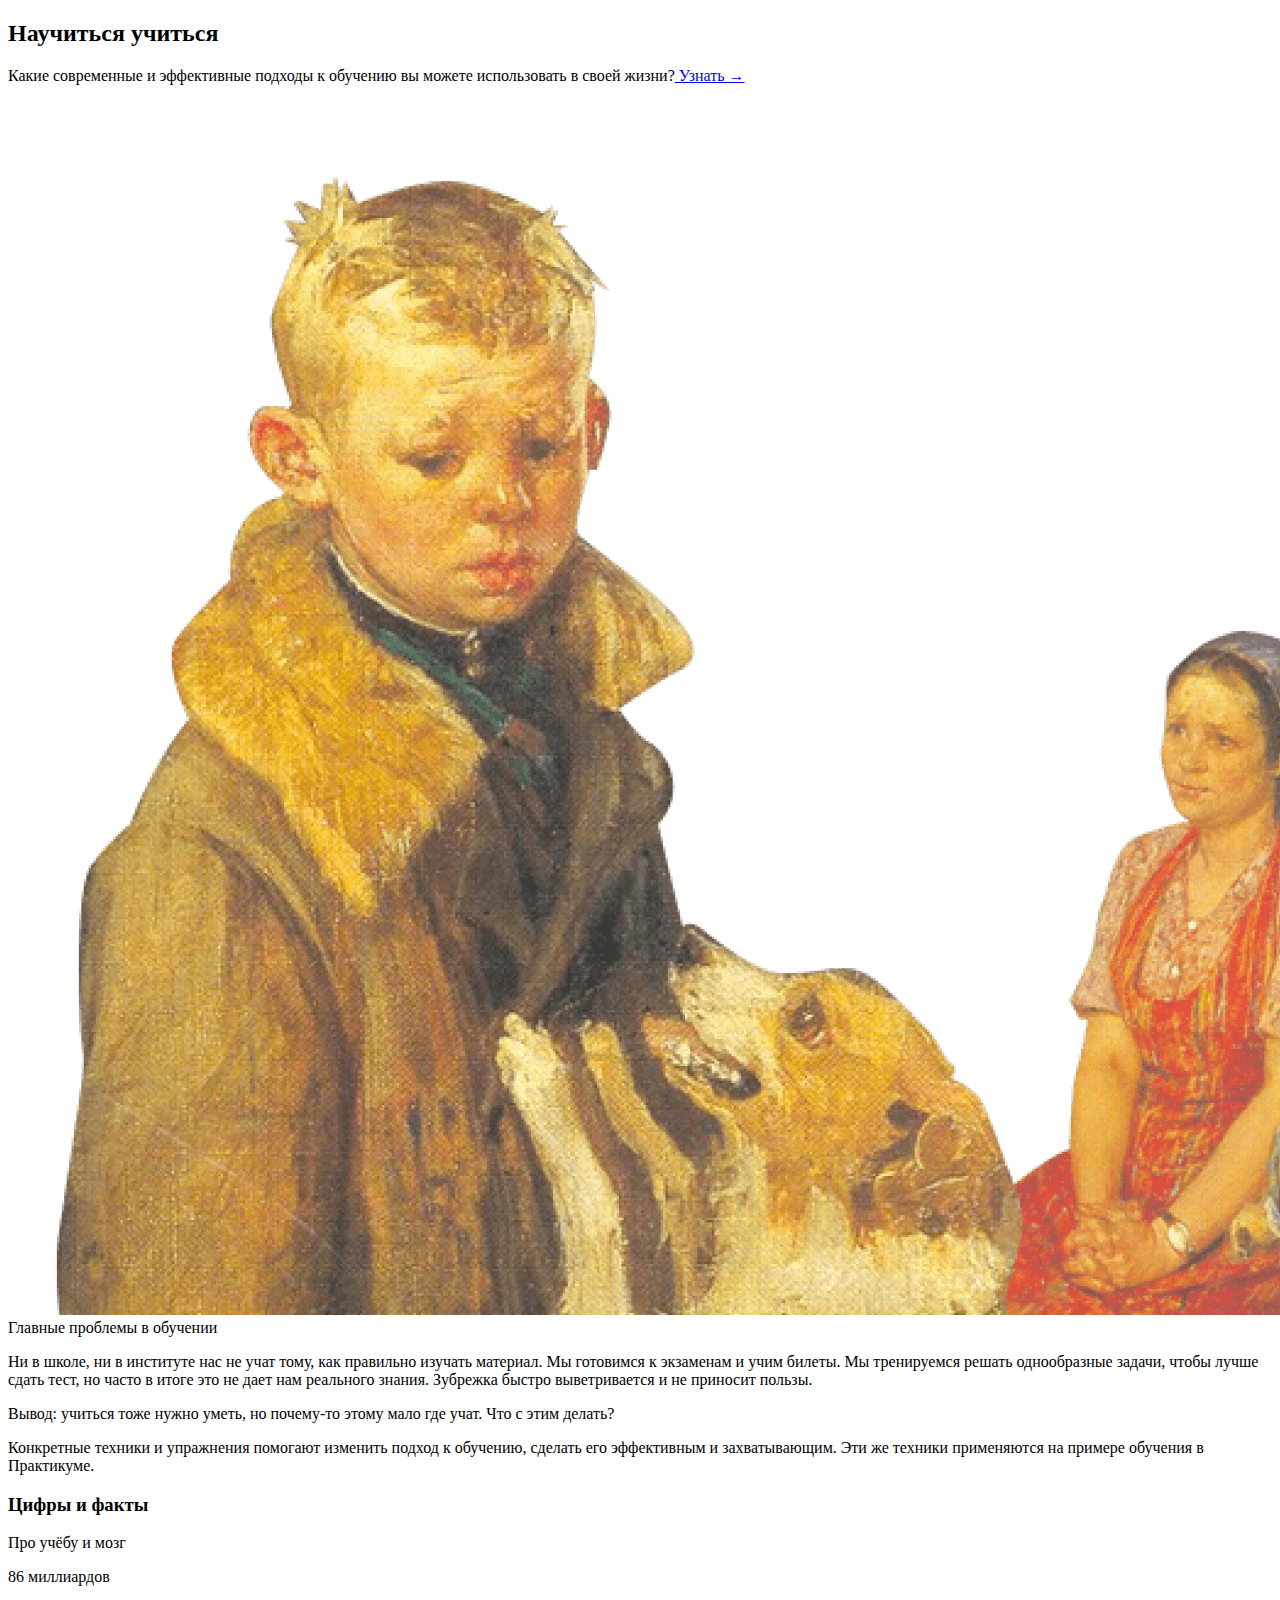
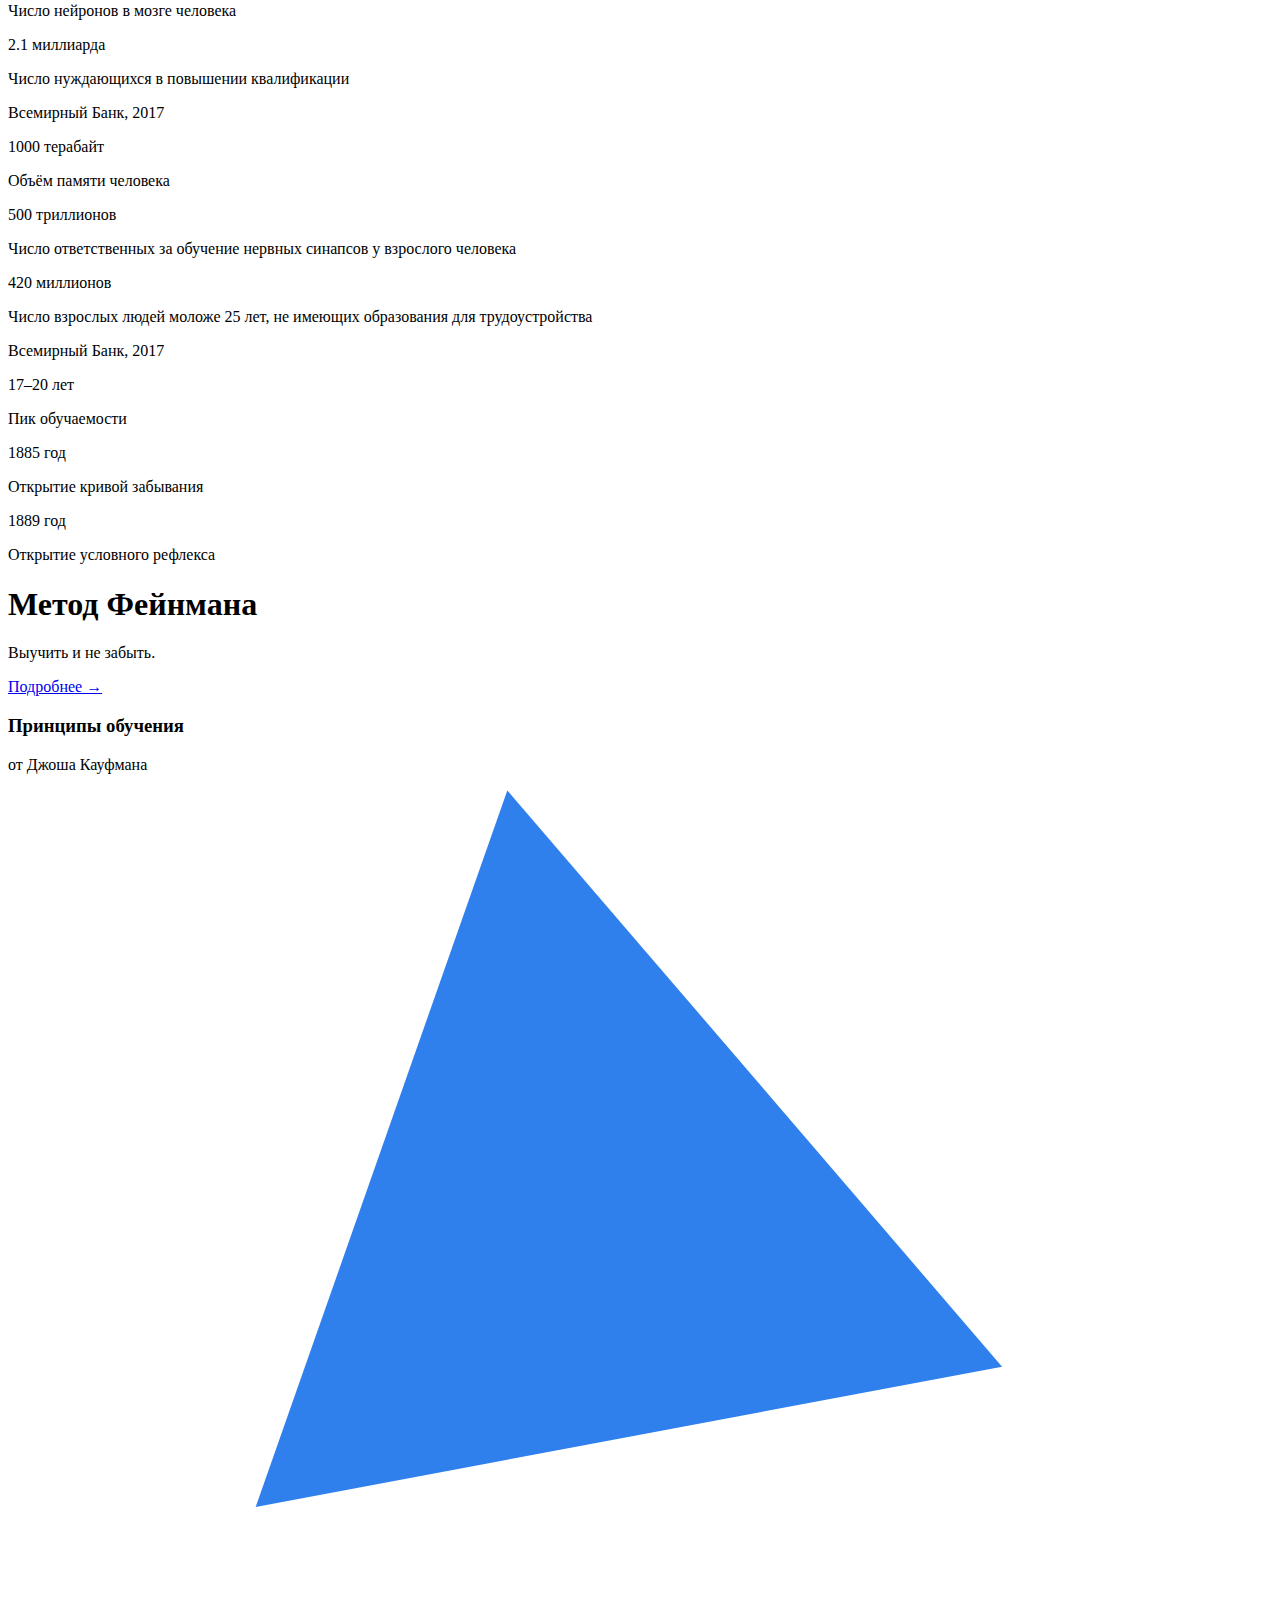
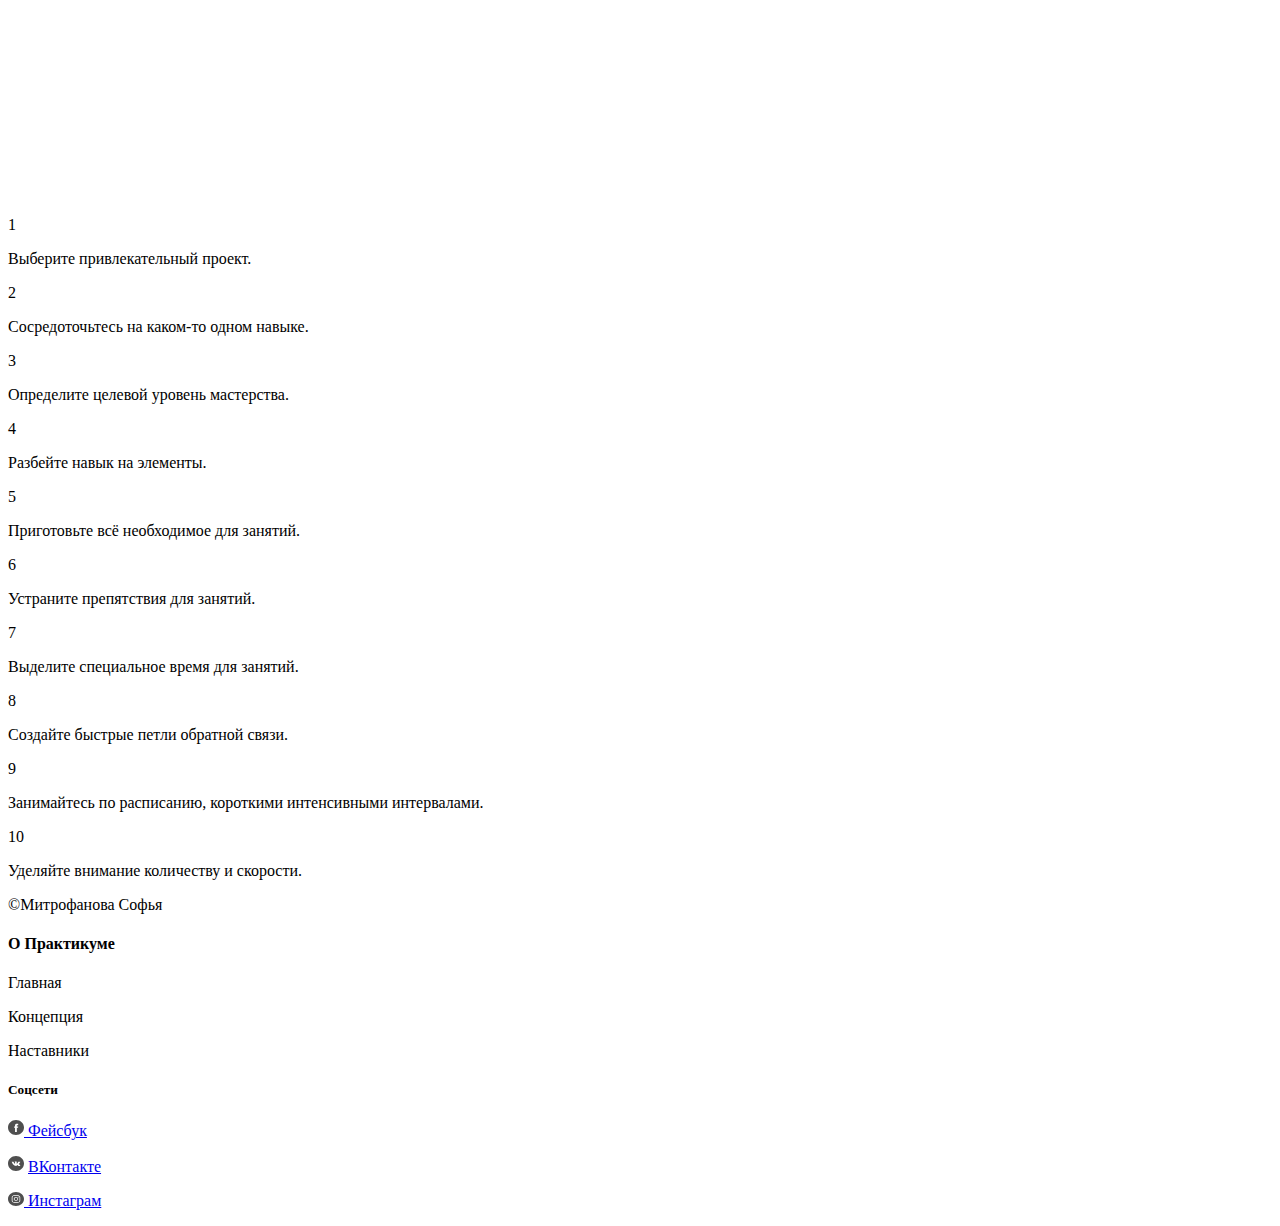
==== index.html @ 457a8a70 "исправленная первая попытка" ====
<!DOCTYPE html>
<html lang="ru">
<head>
  <meta charset="UTF-8">
  <meta name="viewport" content="width=device-width, initial-scale=1.0">
  <title>Научиться учиться</title>
  <link rel="stylesheet" href="C:\Users\Соня\dev\how-to-learn\styles\normalize.css">
  <link rel="stylesheet" href="C:\Users\Соня\dev\how-to-learn\styles\style.css">
</head>
<body>
  <div class="page">
<header class='header'>
  <div class=' logo logo_place_header'></div>
  <h2 class='header__title'>Научиться учиться</h2>
  <p class='header__subtitle'>Какие современные и эффективные подходы к обучению вы можете использовать в своей жизни?<a href='#' class='header__link'> Узнать &#8594;</a></p>
  <img class='header__main-illustration' src='images/header-image.png' alt='Опять двойка» — картина художника Фёдора Решетникова, созданная в 1952 году.'>
  <div class='header__square-pic'></div>
</header>
<main>
    <div class='description'>
      <div class="two-columns">
          <div class="two-columns__brief">Главные проблемы в обучении</div>
          <div class="two-columns__main-text">
              <p class="two-columns__paragraph">Ни в школе, ни в институте нас не учат тому, как правильно изучать материал. Мы готовимся к экзаменам и учим билеты. Мы тренируемся решать однообразные задачи, чтобы лучше сдать тест, но часто в итоге это не дает нам реального знания. Зубрежка быстро выветривается и не приносит пользы.</p>
              <p class="two-columns__paragraph"> <span class="two-columns__span-accent">Вывод:</span> учиться тоже нужно уметь, но почему-то этому мало где учат. Что с этим делать?</p>
              <p class="two-columns__paragraph">Конкретные техники и упражнения помогают изменить подход к обучению, сделать его эффективным и захватывающим. Эти же техники применяются на примере обучения в Практикуме.</p>
          </div>
      </div>
    </div>
    <section class="digits">
<h3 class="section-title">Цифры и факты</h3>
<p class="section-subtitle">Про учёбу и мозг</p>
<div class="table">
    <div class="table__cell">
        <p class="table__heading">86 миллиардов</p>
        <p class="table__text">Число нейронов в мозге человека</p>
    </div>
    <div class="table__cell">
        <p class="table__heading">2.1 миллиарда</p>
        <p class="table__text">Число нуждающихся в повышении квалификации</p>
        <p class=" table__text">Всемирный Банк, 2017</p>
    </div>
    <div class="table__cell">
        <p class="table__heading">1000 терабайт</p>
        <p class="table__text">Объём памяти человека</p>
    </div>
    <div class="table__cell">
        <p class="table__heading">500 триллионов</p>
        <p class="table__text">Число ответственных за обучение нервных синапсов у взрослого человека</p>
    </div>
    <div class="table__cell">
        <p class="table__heading">420 миллионов</p>
        <p class="table__text">Число взрослых людей моложе 25 лет, не имеющих образования для трудоустройства</p>
        <p class="table__text">Всемирный Банк, 2017</p>
    </div>
    <div class="table__cell">
        <p class="table__heading">17–20 лет</p>
        <p class="table__text">Пик обучаемости</p>
    </div>
    <div class="table__cell">
        <p class="table__heading">1885 год</p>
        <p class="table__text">Открытие кривой забывания</p>
    </div>
    <div class="table__cell">
        <p class="table__heading">1889 год</p>
        <p class="table__text">Открытие условного рефлекса</p>
    </div>
</div>
    </section>
<section class="feynman">
    <h1 class="feynman__title">Метод Фейнмана</h1>
    <p class="feynman__subtitle">Выучить и не забыть.</p>
    <div class="feynman__img"></div>
    <a href="#" class="feynman__link">Подробнее &#8594;</a>
</section>
<section class="kaufman">
    <h3 class="section-title section-title_theme_dark">Принципы обучения</h3>
    <p class="section-subtitle section-subtitle_theme_dark">от Джоша Кауфмана</p>
    <img src="images/kaufman-triangle.svg" class="kaufman__triangle" alt="синий треугольник">
    <div class="table table_theme_dark">
        <div class="table__cell__theme__dark">
            <p class="table__heading table__heading__theme__dark">1</p>
            <p class="table__text__theme__dark">Выберите привлекательный проект.</p>
        </div>
        <div class="table__cell__theme__dark">
            <p class="table__heading table__heading__theme__dark">2</p>
            <p class="table__text__theme__dark">Сосредоточьтесь на каком-то одном навыке.</p>
        </div>
        <div class="table__cell__theme__dark">
            <p class="table__heading table__heading__theme__dark">3</p>
            <p class="table__text__theme__dark">Определите целевой уровень мастерства.</p>
        </div>
        <div class="table__cell__theme__dark">
            <p class="table__heading table__heading__theme__dark">4</p>
            <p class="table__text__theme__dark">Разбейте навык на элементы.</p>
        </div>
        <div class="table__cell__theme__dark">
            <p class="table__heading table__heading__theme__dark">5</p>
            <p class="table__text__theme__dark">Приготовьте всё необходимое для занятий.</p>
        </div>
        <div class="table__cell__theme__dark">
            <p class="table__heading table__heading__theme__dark">6</p>
            <p class="table__text__theme__dark">Устраните препятствия для занятий.</p>
        </div>
        <div class="table__cell__theme__dark">
            <p class="table__heading table__heading__theme__dark">7</p>
            <p class="table__text__theme__dark">Выделите специальное время для занятий.</p>
        </div>
        <div class="table__cell__theme__dark">
            <p class="table__heading table__heading__theme__dark">8</p>
            <p class="table__text__theme__dark">Создайте быстрые петли обратной связи.</p>
        </div>
        <div class="table__cell__theme__dark">
            <p class="table__heading table__heading__theme__dark">9</p>
            <p class="table__text__theme__dark">Занимайтесь по расписанию, короткими интенсивными интервалами.</p>
        </div>
        <div class="table__cell__theme__dark">
            <p class="table__heading table__heading__theme__dark">10</p>
            <p class="table__text__theme__dark">Уделяйте внимание количеству и скорости.</p>
        </div>
    </div>
</section>
</main>
    <footer class='footer'>
        <div class="footer__columns">
            <div class="footer__column__content__copyright">
                <div class=" logo logo_place_footer"></div>
                <p class="footer__author">&copy;Митрофанова Софья</p>
            </div>
            <div class="footer__column__content__info">
                <h4 class="footer__column-heading">О Практикуме</h4>
                <div class="footer__column-links">
                <p>Главная</p>
                <p>Концепция</p>
                <p>Наставники</p>
                </div>
            </div>
            <div class="footer__column__content__social">
                <h5 class='footer__column-heading'>Соцсети</h5>
                <div class="footer__column-link">
                <p><a href="#"><img src="images/facebook_color_white.svg" alt="Фейсбук" class="footer__social-icon"> </a> <a href="#" class="footer__column-link">Фейсбук</a></p>
                <p><a href="#"><img src="images/vk_color_white.svg" alt="ВКонтакте" class="footer__social-icon"></a> <a href="#" class="footer__column-link">ВКонтакте</a></p>
                <p><a href="#"><img src="images/instagram_color_white.svg" alt="Инстаграм" class="footer__social-icon"> </a> <a href="#" class="footer__column-link">Инстаграм</a></p>
            </div>
        </div>
    </div>
    </footer>
  </div>
</body>
</html>
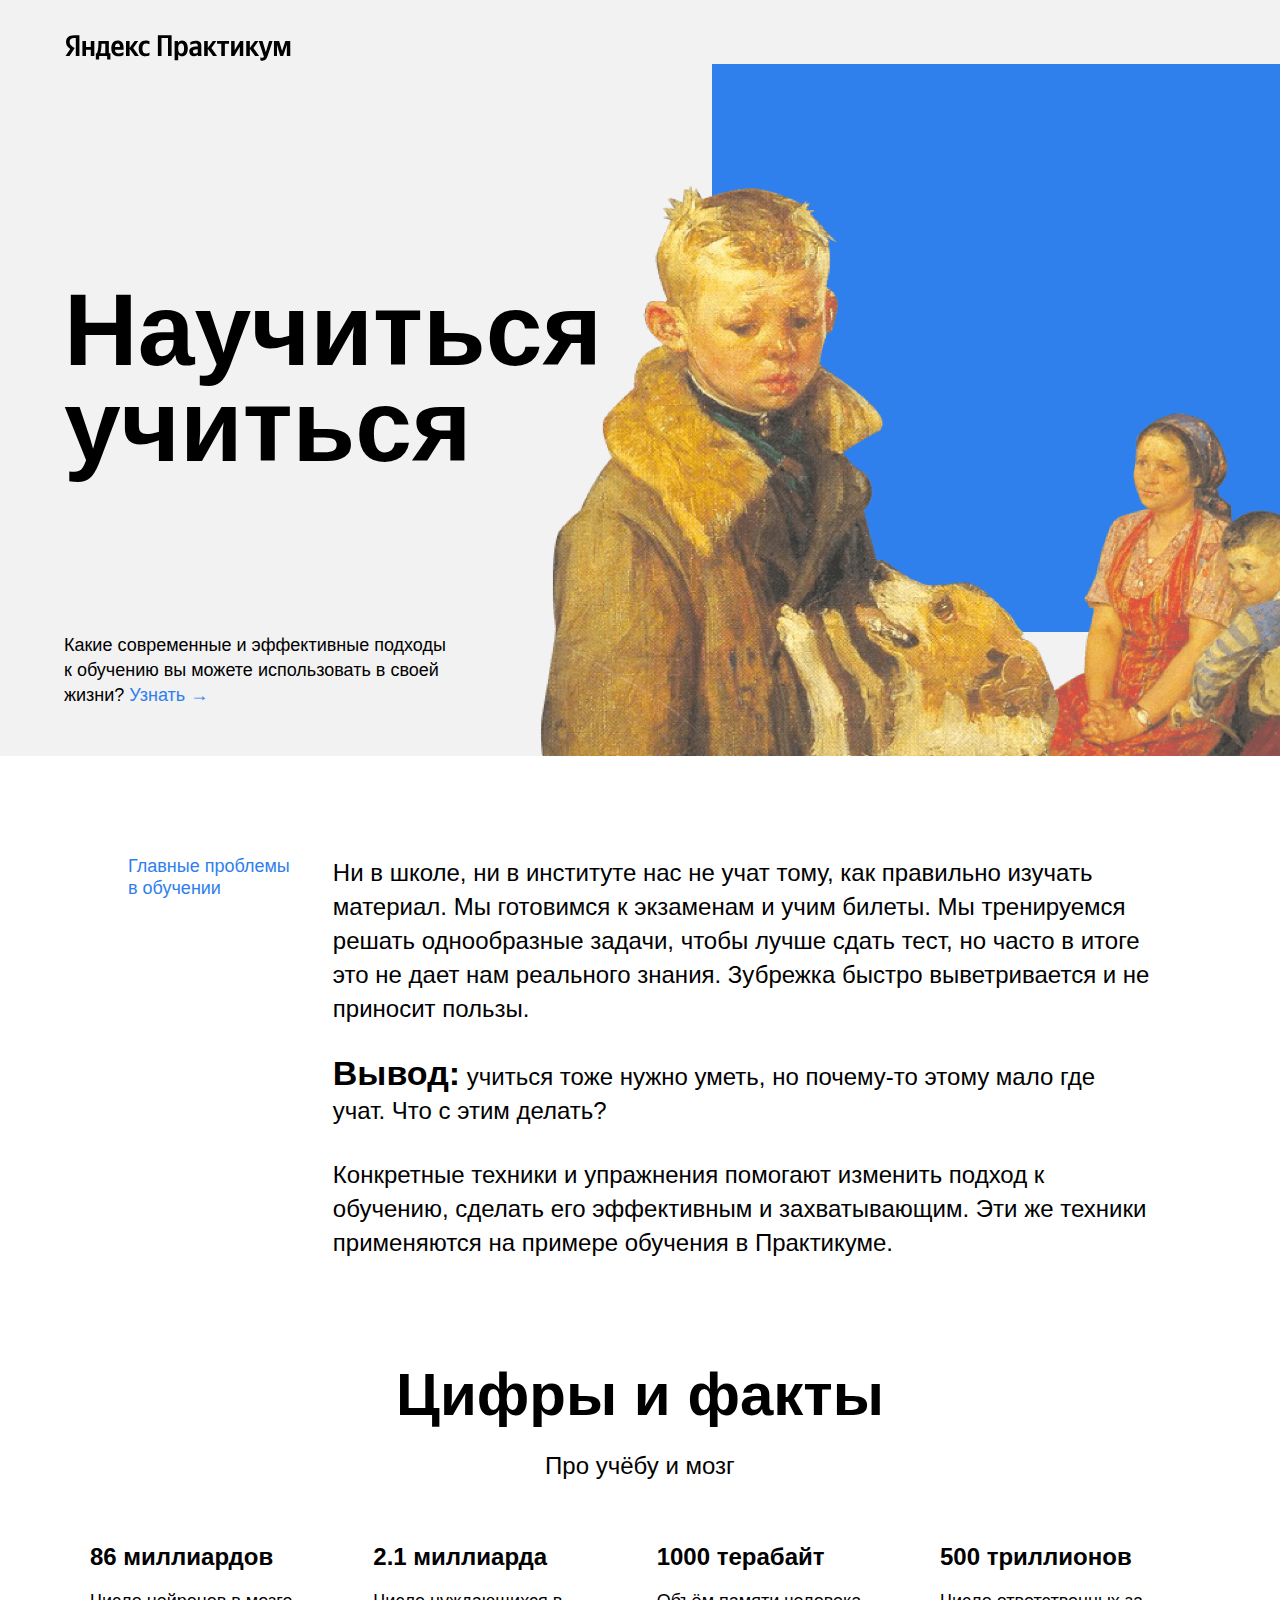
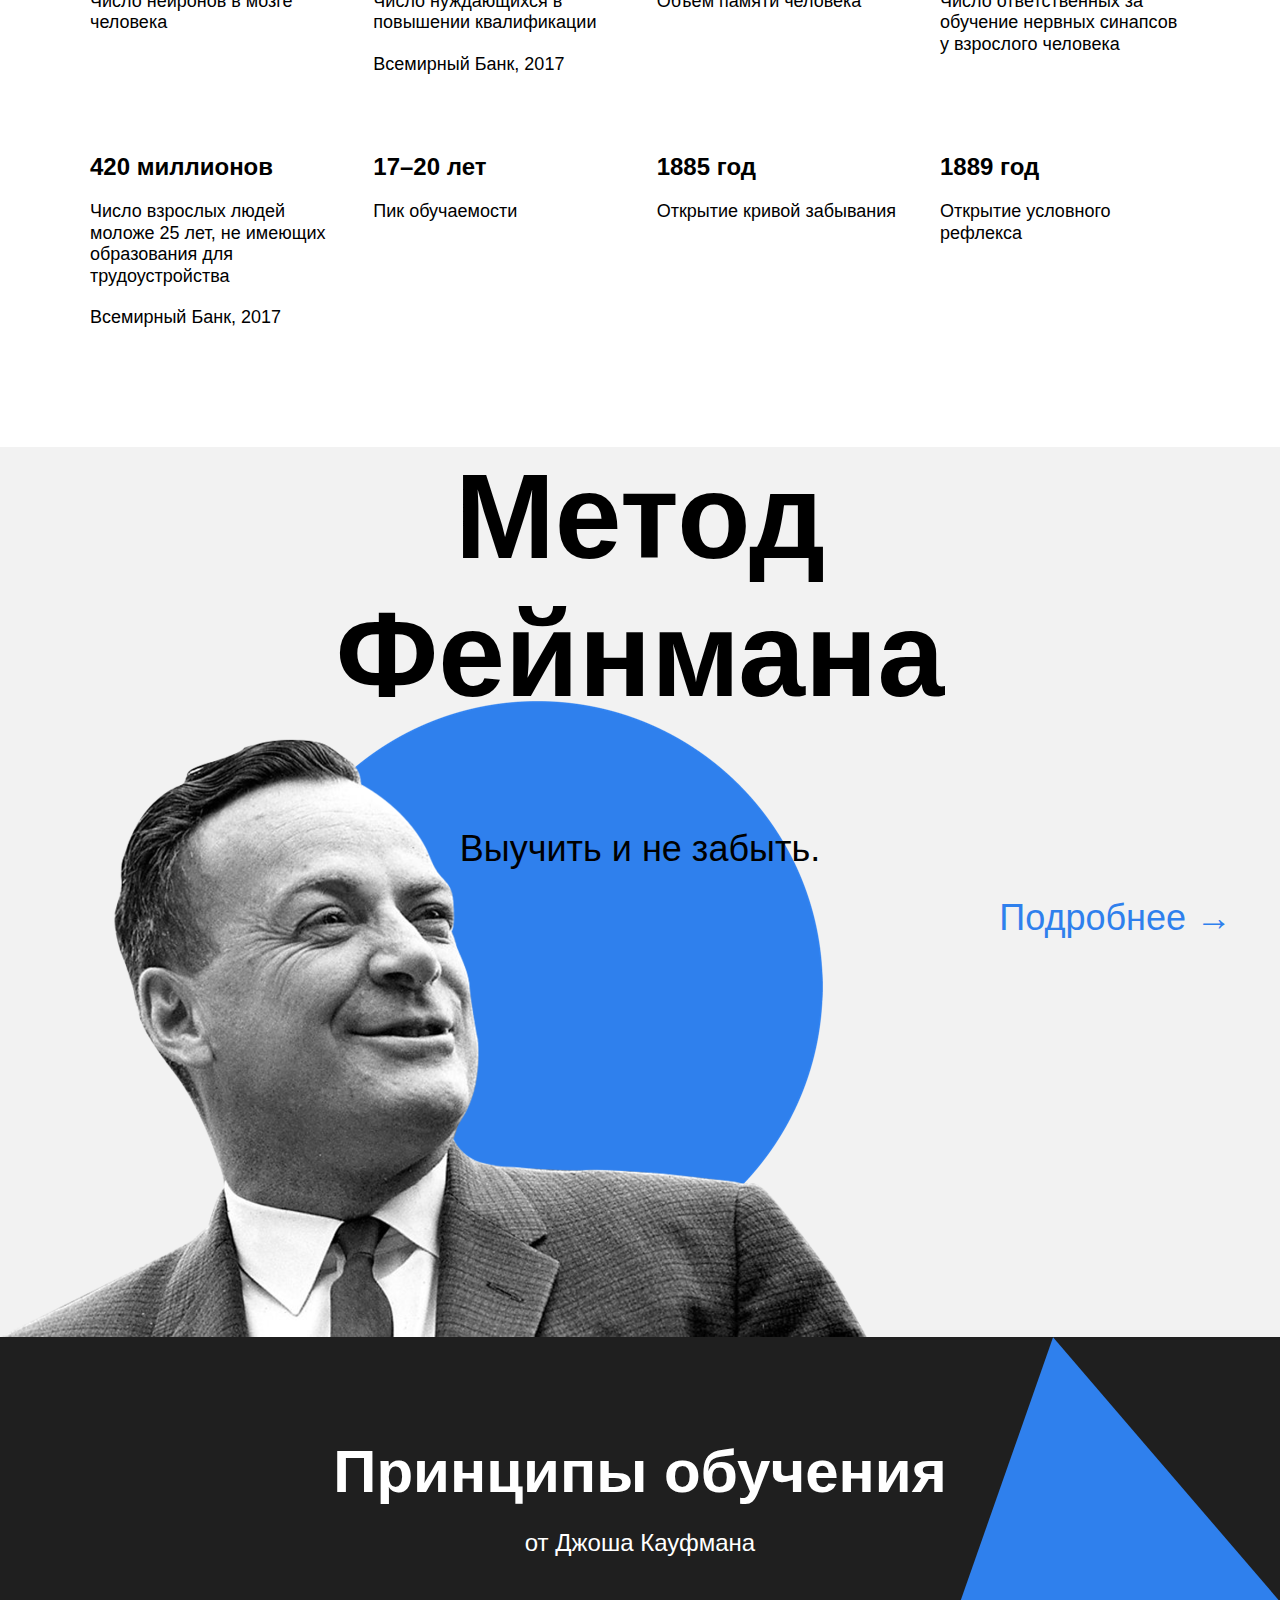
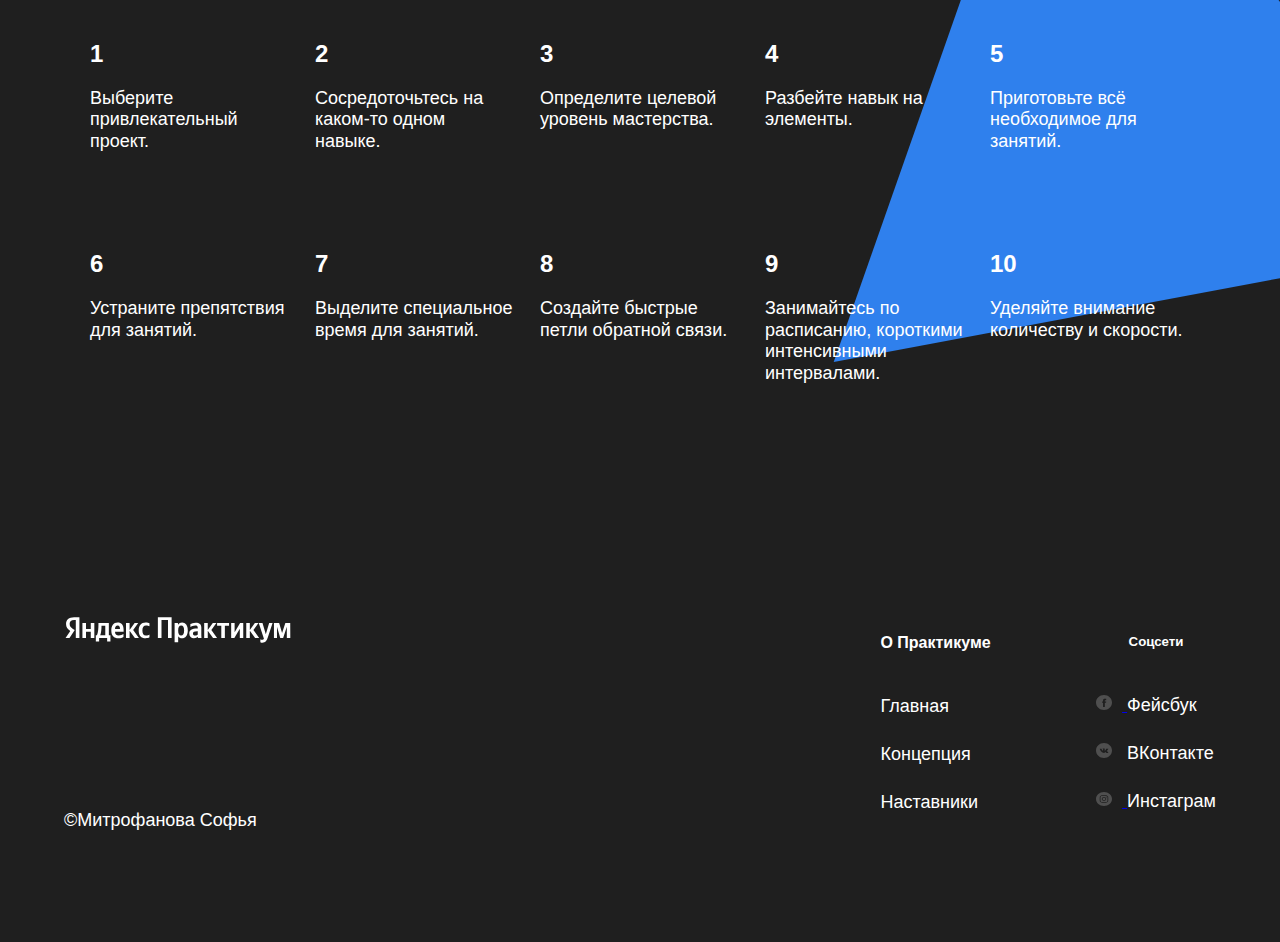
==== commit 35d76bf2: "исправленная первая попытка" ====
--- a/index.html
+++ b/index.html
@@ -4,8 +4,8 @@
   <meta charset="UTF-8">
   <meta name="viewport" content="width=device-width, initial-scale=1.0">
   <title>Научиться учиться</title>
-  <link rel="stylesheet" href="C:\Users\Соня\dev\how-to-learn\styles\normalize.css">
-  <link rel="stylesheet" href="C:\Users\Соня\dev\how-to-learn\styles\style.css">
+  <link rel="stylesheet" href="styles/normalize.css">
+  <link rel="stylesheet" href="styles/style.css">
 </head>
 <body>
   <div class="page">
--- a/styles/style.css
+++ b/styles/style.css
@@ -0,0 +1,324 @@
+.page {
+    min-width: 1100px;
+    max-width: 1600px;
+    margin: 0 auto;
+    font-family: 'Helvetica Neue', Arial, sans-serif;
+  }
+  .header {
+    height: 100vh;
+    min-height: 600px;
+    max-height: 756px;
+    background-color:#f2f2f2;
+    color: #000;
+    position: relative;
+    display: flex;
+    align-items: center;
+    overflow: hidden;
+  }
+  .logo{
+     width:228px;
+     height:32px;
+     position: absolute;
+     background-repeat: no-repeat;
+     background-size: contain;
+  }
+  .logo_place_header{
+      background-image: url(../images/logo_place_header.svg);
+      top: 30px;
+      left: 64px;
+  }
+  .header__title{
+      width: 730px;
+      margin-left: 64px;
+      line-height: 96px;
+      font-size: 102px;
+      font-weight: 700;
+  }
+  .header__subtitle{
+      position: absolute;
+      width: 388px;
+      left: 64px;
+      top: auto;
+      bottom: 30px;
+      line-height: 25px;
+      font-size: 18px;
+      font-weight: normal;
+  }
+  .header__link{
+      color: #2f80ed;
+      text-decoration: none;
+  }
+  .header__main-illustration{
+     position: absolute;
+     bottom: 0;
+     right: 0;
+     z-index: 1;
+     width:765px;
+     height:608px;
+  }
+  .header__square-pic{
+      position: absolute;
+      top: 64px;
+      right: 0;
+      z-index: 0;
+      width:568px;
+      height: 568px;
+      background-color:#2f80ed;
+  }
+  .description{
+      margin-top: 100px;
+      position: relative;
+  }
+  .two-columns{
+      display: flex;
+      justify-content: space-between;
+      margin: 100px auto 100px auto;
+      width: 80%;
+      color: #000;
+  }
+  .two-columns__brief{
+      width: 175px;
+      color:#2f80ed;
+      line-height: 1.2;
+      font-size: 18px;
+      font-weight: normal;
+  }
+  .two-columns__main-text{
+      width: 80%;
+      min-width: 784px;  
+  }
+  .two-columns__span-accent{
+      line-height: 34px;
+      font-size: 34px;
+      font-weight: 700;
+      margin: 0;
+  }
+  .two-columns__paragraph{
+   line-height: 34px;
+   font-size: 24px;
+   font-weight: normal;
+   flex-direction: row;
+   margin-top: 0;
+   margin-bottom: 0;
+  }
+  .two-columns__paragraph:nth-of-type(2n){
+    margin-bottom: 30px;
+    margin-top: 30px;
+  }
+  .digits{ 
+      margin-top:100px;
+      margin-bottom:100px;
+      color: #000;
+      position: relative;
+  }
+  .section-title{
+      width: 60%;
+      margin: 100px auto 20px auto;
+      text-align: center;
+      line-height: 1.15;
+      font-size: 60px;
+      font-weight: 700;
+  }
+  .section-subtitle{
+      width: 60%;
+      margin: 0px auto 0px auto;
+      text-align: center;
+      line-height:34px;
+      font-size: 24px;
+      font-weight: normal;
+  }
+  .table{ 
+      display: flex;
+      justify-content: space-between;
+      width: 1100px;
+      margin: 0 auto 100px auto;
+      flex-wrap: wrap;
+  }
+  .table__cell{
+      width:250px;
+      margin-top: 60px;
+  }
+  .table__heading{
+      line-height: 1.15;
+      font-size: 24px;
+      font-weight: 700;
+      margin-bottom: 20px;
+      margin-top: 0;
+  }
+  .table__text{ 
+      line-height: 1.2;
+      font-size: 18px;
+      font-weight: normal;
+      margin-top: 20px;
+  }
+  .feynman{ 
+      height: 890px;
+      background-color: #f2f2f2;
+      color: #000;
+      background-repeat: no-repeat;
+      position: relative;
+      background-image: url(../images/feynman.png);
+      background-size: 867px 637px;
+      background-position: bottom left;
+  }
+  .feynman__title{
+      width: 648px;
+      margin: 100px auto;
+      line-height: 1.15;
+      font-size: 120px;
+      font-weight: 700;
+      text-align: center;
+  }
+  .feynman__subtitle{ 
+      margin: 0 auto 70px auto;
+      text-align: center;
+      line-height: 51px;
+      font-size: 36px;
+      font-weight: normal; 
+  }
+  .feynman__link{ 
+      position: absolute;
+      top: 50%;
+      right: 48px;
+      line-height:51px;
+      font-size: 36px;
+      font-weight: normal;
+      text-decoration: none;
+      color: #2f80ed;
+  }
+  .kaufman{ 
+      background-color: #1f1f1f;
+      color: white;
+      overflow: hidden;
+      position: relative;
+      z-index: 0;
+  }
+  .kaufman__triangle{
+    position: absolute;
+      right: -210px;
+      width: 877px;
+      height: 877px;
+      top: 0;
+      z-index: 1;
+  }
+  .section-title__theme__dark{
+      width: 60%;
+      line-height: 1.15;
+      font-size: 60px;
+      font-weight: 700;
+      margin: 90px auto 20px auto;
+      text-align: center;
+      position: relative;
+      z-index: 2;
+    }
+  .section-subtitle__theme__dark{
+      width: 60%;
+      line-height: 34px;
+      font-size: 24px;
+      font-weight: normal;
+      margin: 20px auto 0px auto;
+      text-align: center;
+      position: relative;
+      z-index: 2;    
+  }
+  .table_theme_dark{
+      display: flex;
+      justify-content: space-between;
+      margin: 0 auto 90px auto;
+      flex-wrap: wrap;
+      width: 1100px;
+      position: relative;
+      z-index: 2;
+  }
+  .table__cell__theme__dark{
+      width: 200px;
+      margin-top: 80px;
+      position: relative;
+      z-index: 2;
+  }
+  .table__heading__theme__dark{
+      position: relative;
+      z-index: 2;   
+  }
+  .table__text__theme__dark{
+      line-height: 1.2;
+      font-size: 18px;
+      font-weight: normal;
+      position: relative;
+      z-index: 2;  
+  }
+  .footer{
+      background-color: #1f1f1f;
+      min-height: 350px;
+      color: #fff;
+      position: relative;
+      padding-top: 60px;
+      padding-bottom: 40px;
+  }
+  .logo_place_footer{
+      background-image: url(../images/logo_place_footer.svg);
+      top: 0;
+      left: 0;
+  }
+  .footer__columns{
+      width: 90%;
+      display: flex;
+      text-align: center;
+      margin: 60px auto 40px auto;
+      justify-content:space-between;
+      position: relative;
+  }
+  .footer__column__content__copyright{
+     flex-basis: 711px;
+     display: flex;
+    }
+  .footer__author{ 
+      text-align: left;
+      line-height: 25px;
+      font-size: 18px;
+      font-weight: normal;
+      display: flex;
+      align-items: flex-end;
+      justify-content: space-between;
+      margin-bottom: 18px;
+      margin-top: 18px;
+  }
+  .footer__column__content__info{
+      display: flex;
+      flex-direction: column; 
+  }
+  .footer__column__content__social{
+    display: flex;
+    flex-direction: column;
+}
+  .footer__column__heading{
+      line-height: 30px;
+      font-size: 18px;
+      font-weight: 700;
+      text-align: left;
+      margin-bottom: 20px;
+      margin-top: 0;
+  }
+  .footer__column-link{
+      line-height: 30px;
+      font-size: 18px;
+      font-weight: normal;
+      margin-bottom: 16px;
+      text-decoration: none;
+      color: #fff;
+      text-align: left; 
+  }
+  .footer__column-links{
+     line-height: 30px;
+     font-size: 18px;
+     font-weight: normal;
+     margin-bottom: 16px;
+     text-align: left; 
+  }
+  .footer__social-icon{
+      width: 16px;
+      height: 16px;
+      margin-right: 10px;
+      text-align: left; 
+  }
+  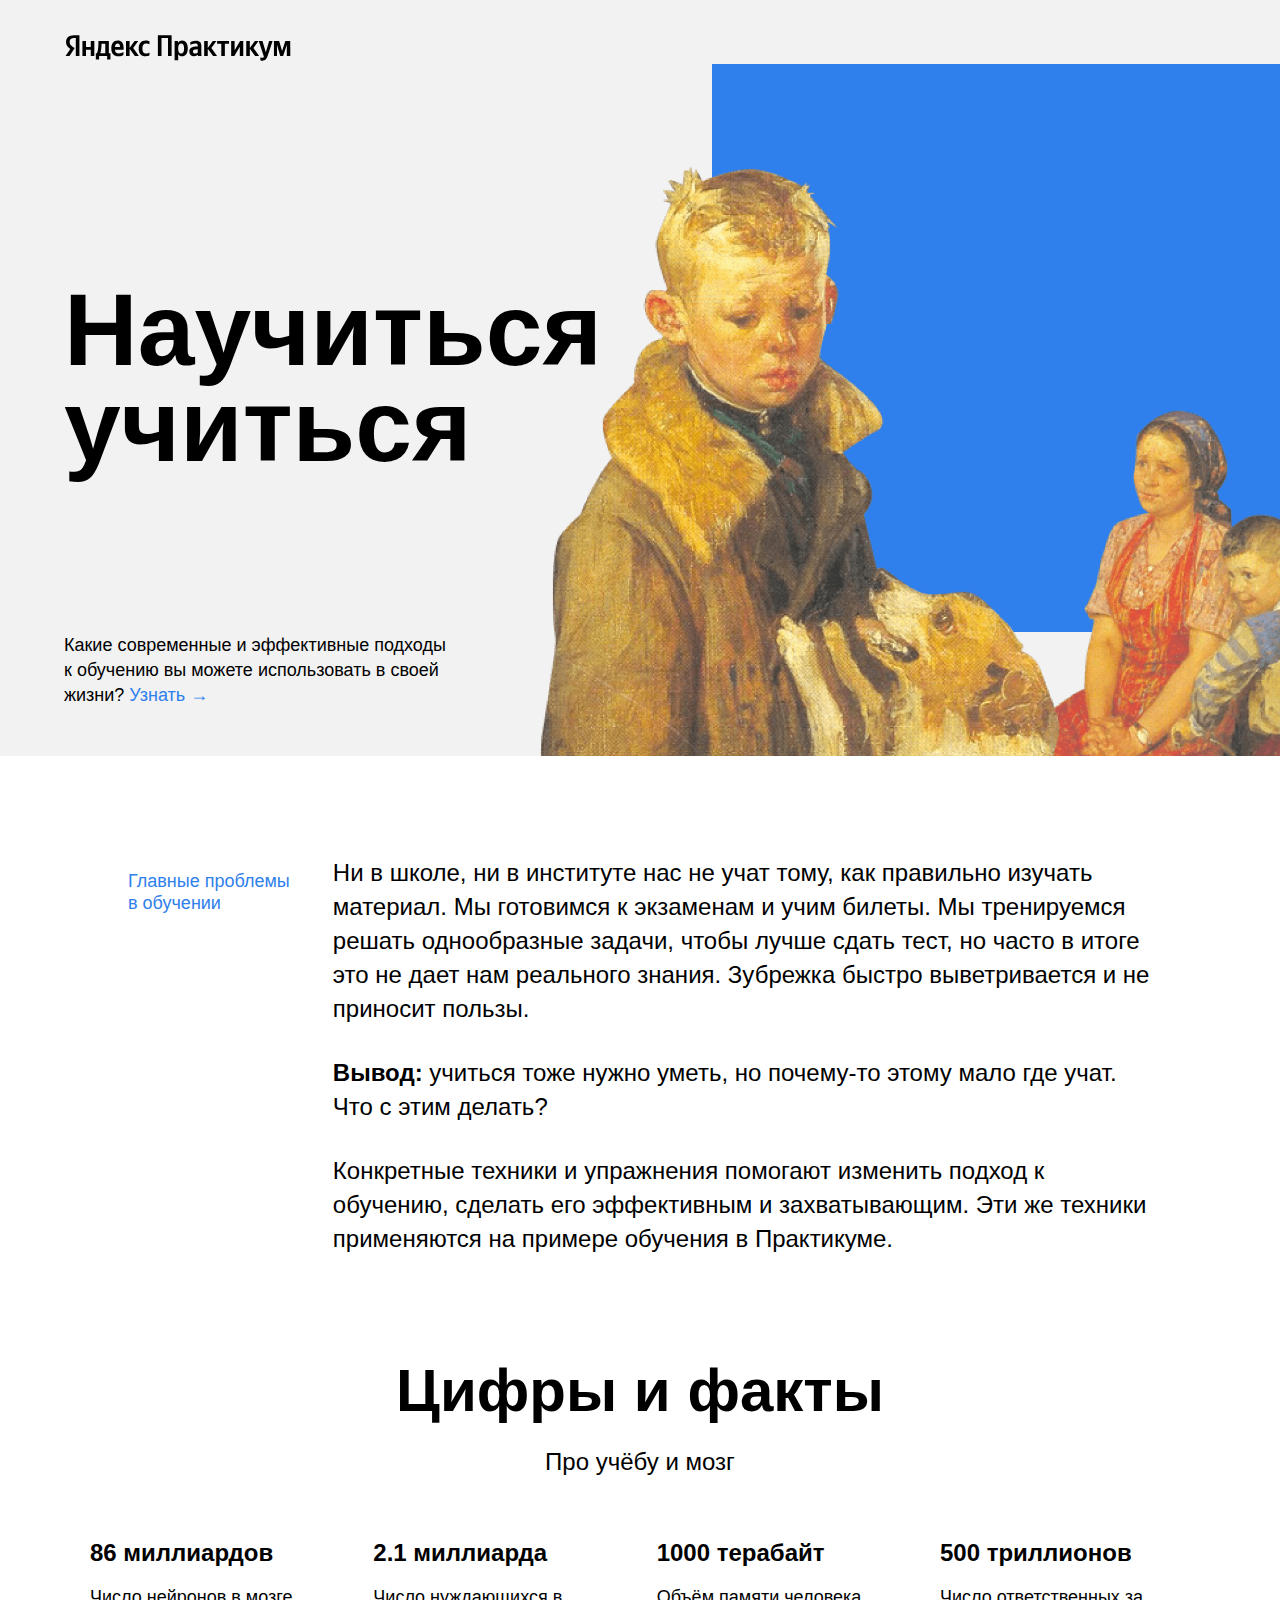
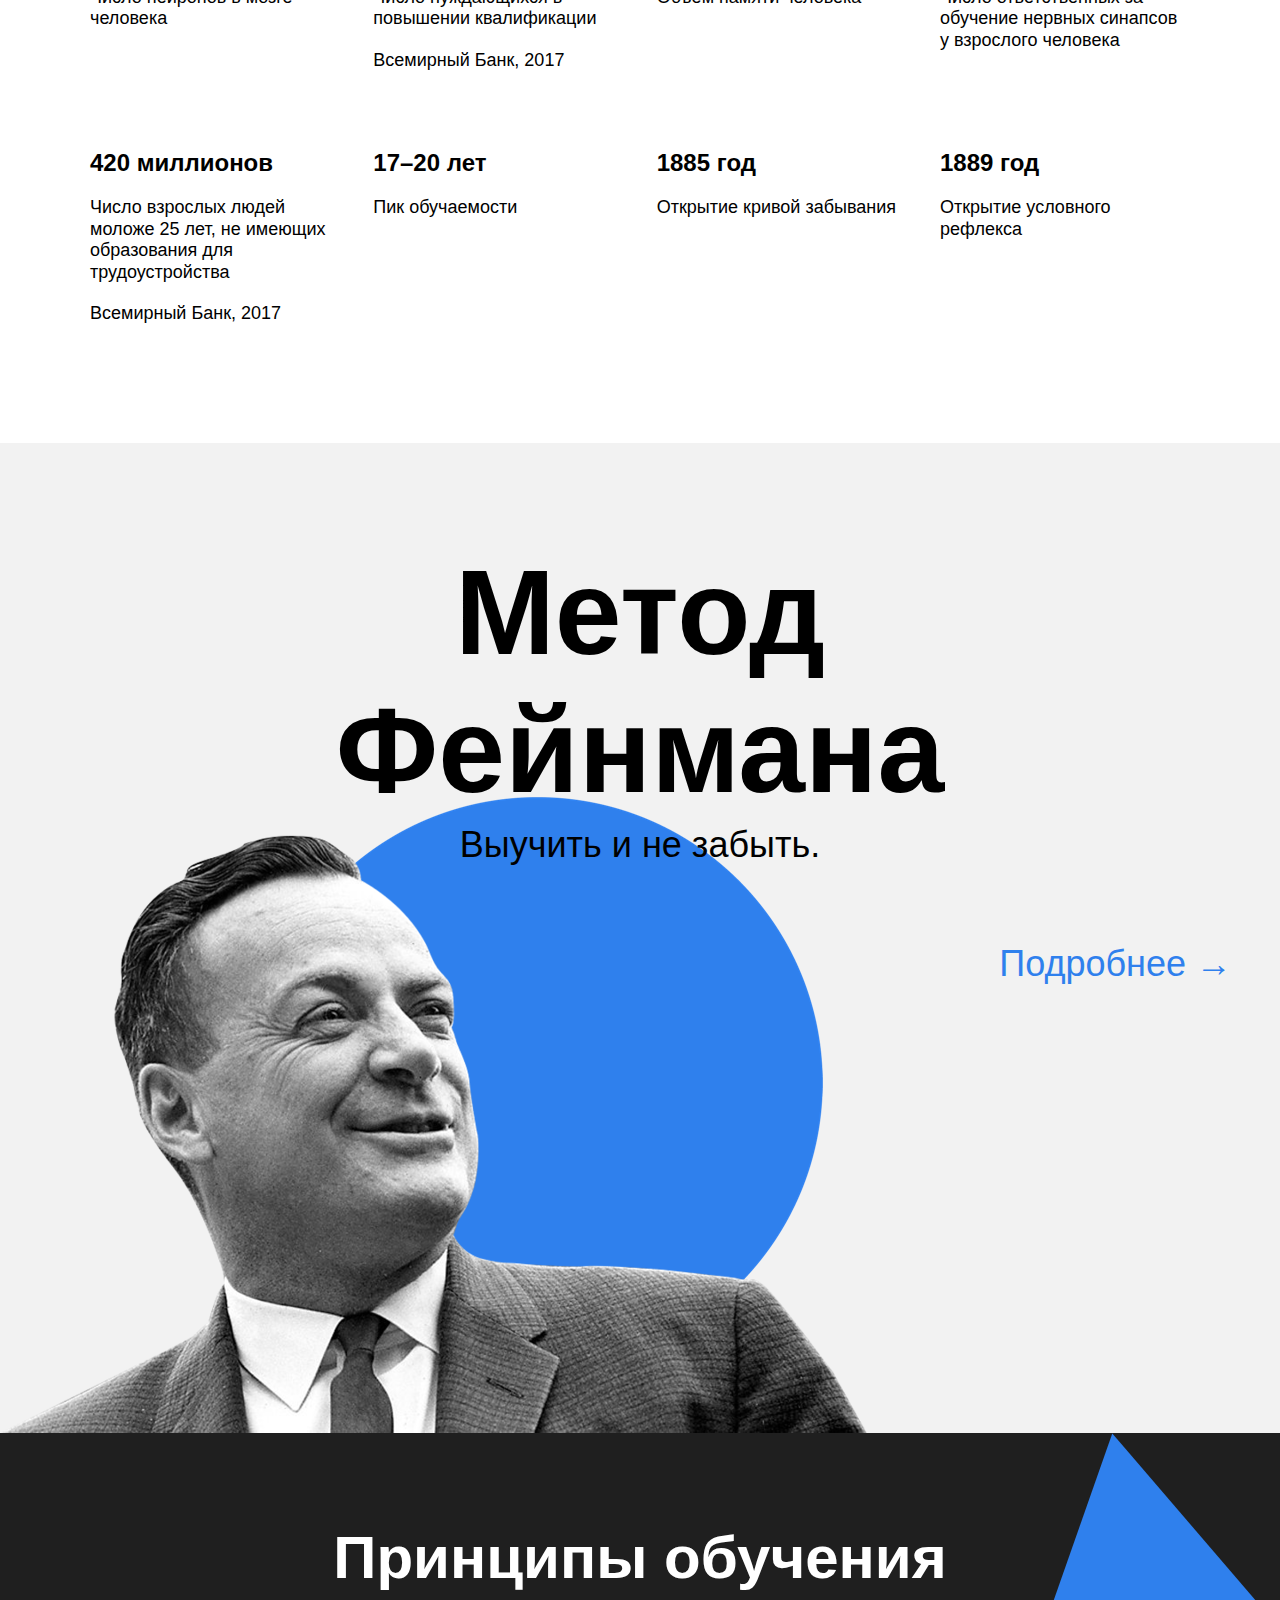
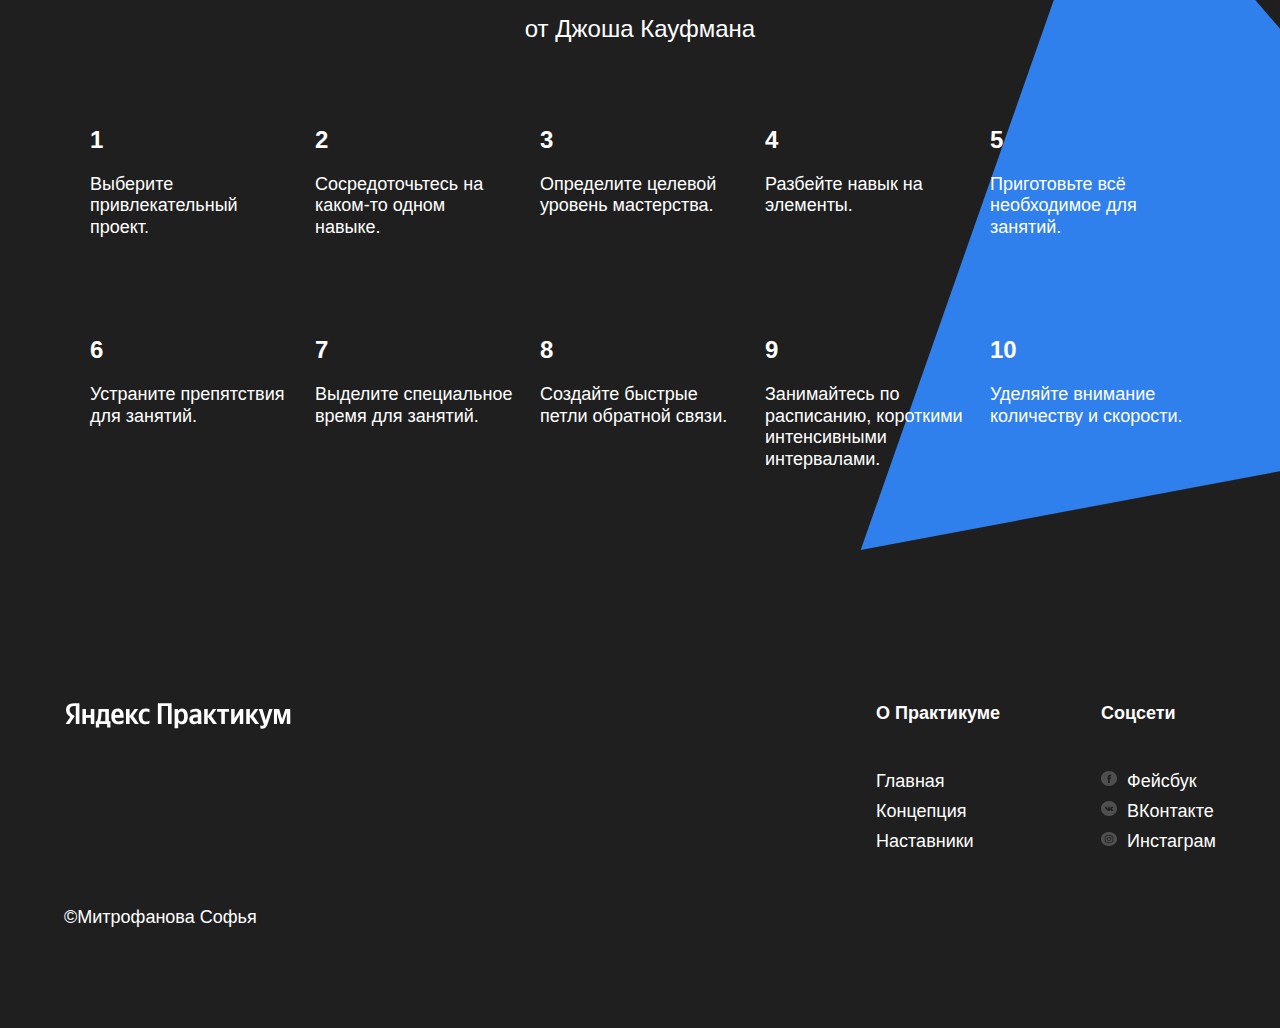
==== commit 9516e8e0: "вторая попытка" ====
--- a/index.html
+++ b/index.html
@@ -11,7 +11,7 @@
   <div class="page">
 <header class='header'>
   <div class=' logo logo_place_header'></div>
-  <h2 class='header__title'>Научиться учиться</h2>
+  <h1 class='header__title'>Научиться учиться</h1>
   <p class='header__subtitle'>Какие современные и эффективные подходы к обучению вы можете использовать в своей жизни?<a href='#' class='header__link'> Узнать &#8594;</a></p>
   <img class='header__main-illustration' src='images/header-image.png' alt='Опять двойка» — картина художника Фёдора Решетникова, созданная в 1952 году.'>
   <div class='header__square-pic'></div>
@@ -19,7 +19,7 @@
 <main>
     <div class='description'>
       <div class="two-columns">
-          <div class="two-columns__brief">Главные проблемы в обучении</div>
+          <h2 class="two-columns__brief">Главные проблемы в обучении</h2>
           <div class="two-columns__main-text">
               <p class="two-columns__paragraph">Ни в школе, ни в институте нас не учат тому, как правильно изучать материал. Мы готовимся к экзаменам и учим билеты. Мы тренируемся решать однообразные задачи, чтобы лучше сдать тест, но часто в итоге это не дает нам реального знания. Зубрежка быстро выветривается и не приносит пользы.</p>
               <p class="two-columns__paragraph"> <span class="two-columns__span-accent">Вывод:</span> учиться тоже нужно уметь, но почему-то этому мало где учат. Что с этим делать?</p>
@@ -32,116 +32,119 @@
 <p class="section-subtitle">Про учёбу и мозг</p>
 <div class="table">
     <div class="table__cell">
-        <p class="table__heading">86 миллиардов</p>
+        <h4 class="table__heading">86 миллиардов</h4>
         <p class="table__text">Число нейронов в мозге человека</p>
     </div>
     <div class="table__cell">
-        <p class="table__heading">2.1 миллиарда</p>
+        <h4 class="table__heading">2.1 миллиарда</h4>
         <p class="table__text">Число нуждающихся в повышении квалификации</p>
         <p class=" table__text">Всемирный Банк, 2017</p>
     </div>
     <div class="table__cell">
-        <p class="table__heading">1000 терабайт</p>
+        <h4 class="table__heading">1000 терабайт</h4>
         <p class="table__text">Объём памяти человека</p>
     </div>
     <div class="table__cell">
-        <p class="table__heading">500 триллионов</p>
+        <h4 class="table__heading">500 триллионов</h4>
         <p class="table__text">Число ответственных за обучение нервных синапсов у взрослого человека</p>
     </div>
     <div class="table__cell">
-        <p class="table__heading">420 миллионов</p>
+        <h4 class="table__heading">420 миллионов</h4>
         <p class="table__text">Число взрослых людей моложе 25 лет, не имеющих образования для трудоустройства</p>
         <p class="table__text">Всемирный Банк, 2017</p>
     </div>
     <div class="table__cell">
-        <p class="table__heading">17–20 лет</p>
+        <h4 class="table__heading">17–20 лет</h4>
         <p class="table__text">Пик обучаемости</p>
     </div>
     <div class="table__cell">
-        <p class="table__heading">1885 год</p>
+        <h4 class="table__heading">1885 год</h4>
         <p class="table__text">Открытие кривой забывания</p>
     </div>
     <div class="table__cell">
-        <p class="table__heading">1889 год</p>
+        <h4 class="table__heading">1889 год</h4>
         <p class="table__text">Открытие условного рефлекса</p>
     </div>
 </div>
     </section>
 <section class="feynman">
-    <h1 class="feynman__title">Метод Фейнмана</h1>
+    <h2 class="feynman__title">Метод Фейнмана</h2>
     <p class="feynman__subtitle">Выучить и не забыть.</p>
-    <div class="feynman__img"></div>
     <a href="#" class="feynman__link">Подробнее &#8594;</a>
 </section>
 <section class="kaufman">
     <h3 class="section-title section-title_theme_dark">Принципы обучения</h3>
     <p class="section-subtitle section-subtitle_theme_dark">от Джоша Кауфмана</p>
-    <img src="images/kaufman-triangle.svg" class="kaufman__triangle" alt="синий треугольник">
+    <div class="kaufman__triangle"></div>
     <div class="table table_theme_dark">
-        <div class="table__cell__theme__dark">
-            <p class="table__heading table__heading__theme__dark">1</p>
-            <p class="table__text__theme__dark">Выберите привлекательный проект.</p>
+        <div class="table__cell table__cell_theme_dark">
+            <p class="table__heading table__heading_theme_dark">1</p>
+            <p class="table__text table__text_theme_dark">Выберите привлекательный проект.</p>
         </div>
-        <div class="table__cell__theme__dark">
-            <p class="table__heading table__heading__theme__dark">2</p>
-            <p class="table__text__theme__dark">Сосредоточьтесь на каком-то одном навыке.</p>
+        <div class="table__cell table__cell_theme_dark">
+            <p class="table__heading table__heading_theme_dark">2</p>
+            <p class="table__text table__text_theme_dark">Сосредоточьтесь на каком-то одном навыке.</p>
         </div>
-        <div class="table__cell__theme__dark">
-            <p class="table__heading table__heading__theme__dark">3</p>
-            <p class="table__text__theme__dark">Определите целевой уровень мастерства.</p>
+        <div class="table__cell table__cell_theme_dark">
+            <p class="table__heading table__heading_theme_dark">3</p>
+            <p class="table__text table__text_theme_dark">Определите целевой уровень мастерства.</p>
         </div>
-        <div class="table__cell__theme__dark">
-            <p class="table__heading table__heading__theme__dark">4</p>
-            <p class="table__text__theme__dark">Разбейте навык на элементы.</p>
+        <div class="table__cell table__cell_theme_dark">
+            <p class="table__heading table__heading_theme_dark">4</p>
+            <p class="table__text table__text_theme_dark">Разбейте навык на элементы.</p>
         </div>
-        <div class="table__cell__theme__dark">
-            <p class="table__heading table__heading__theme__dark">5</p>
-            <p class="table__text__theme__dark">Приготовьте всё необходимое для занятий.</p>
+        <div class="table__cell table__cell_theme_dark">
+            <p class="table__heading table__heading_theme_dark">5</p>
+            <p class="table__text table__text_theme_dark">Приготовьте всё необходимое для занятий.</p>
         </div>
-        <div class="table__cell__theme__dark">
-            <p class="table__heading table__heading__theme__dark">6</p>
-            <p class="table__text__theme__dark">Устраните препятствия для занятий.</p>
+        <div class="table__cell table__cell_theme_dark">
+            <p class="table__heading table__heading_theme_dark">6</p>
+            <p class="table__text table__text_theme_dark">Устраните препятствия для занятий.</p>
         </div>
-        <div class="table__cell__theme__dark">
-            <p class="table__heading table__heading__theme__dark">7</p>
-            <p class="table__text__theme__dark">Выделите специальное время для занятий.</p>
+        <div class="table__cell table__cell_theme_dark">
+            <p class="table__heading table__heading_theme_dark">7</p>
+            <p class="table__text table__text_theme_dark">Выделите специальное время для занятий.</p>
         </div>
-        <div class="table__cell__theme__dark">
-            <p class="table__heading table__heading__theme__dark">8</p>
-            <p class="table__text__theme__dark">Создайте быстрые петли обратной связи.</p>
+        <div class="table__cell table__cell_theme_dark">
+            <p class="table__heading table__heading_theme_dark">8</p>
+            <p class="table__text table__text_theme_dark">Создайте быстрые петли обратной связи.</p>
         </div>
-        <div class="table__cell__theme__dark">
-            <p class="table__heading table__heading__theme__dark">9</p>
-            <p class="table__text__theme__dark">Занимайтесь по расписанию, короткими интенсивными интервалами.</p>
+        <div class="table__cell table__cell_theme_dark">
+            <p class="table__heading table__heading_theme_dark">9</p>
+            <p class="table__text table__text_theme_dark">Занимайтесь по расписанию, короткими интенсивными интервалами.</p>
         </div>
-        <div class="table__cell__theme__dark">
-            <p class="table__heading table__heading__theme__dark">10</p>
-            <p class="table__text__theme__dark">Уделяйте внимание количеству и скорости.</p>
+        <div class="table__cell table__cell_theme_dark">
+            <p class="table__heading table__heading_theme_dark">10</p>
+            <p class="table__text table__text_theme_dark">Уделяйте внимание количеству и скорости.</p>
         </div>
     </div>
 </section>
 </main>
     <footer class='footer'>
         <div class="footer__columns">
-            <div class="footer__column__content__copyright">
+            <div class="footer__column footer__column_content_copyright">
                 <div class=" logo logo_place_footer"></div>
                 <p class="footer__author">&copy;Митрофанова Софья</p>
             </div>
-            <div class="footer__column__content__info">
-                <h4 class="footer__column-heading">О Практикуме</h4>
-                <div class="footer__column-links">
-                <p>Главная</p>
-                <p>Концепция</p>
-                <p>Наставники</p>
-                </div>
+            <div class="footer__column footer__column_content_info">
+                <h2 class="footer__column-heading">О Практикуме</h2>
+                <nav>
+                <ul  class="footer__column-links">
+                <li><a href="#" class="footer__column-link">Главная</a></li>
+                <li><a href="#" class="footer__column-link">Концепция</a></li>
+                <li><a href="#" class="footer__column-link">Наставники</a></li>
+                </ul>
+            </nav>
             </div>
-            <div class="footer__column__content__social">
-                <h5 class='footer__column-heading'>Соцсети</h5>
-                <div class="footer__column-link">
-                <p><a href="#"><img src="images/facebook_color_white.svg" alt="Фейсбук" class="footer__social-icon"> </a> <a href="#" class="footer__column-link">Фейсбук</a></p>
-                <p><a href="#"><img src="images/vk_color_white.svg" alt="ВКонтакте" class="footer__social-icon"></a> <a href="#" class="footer__column-link">ВКонтакте</a></p>
-                <p><a href="#"><img src="images/instagram_color_white.svg" alt="Инстаграм" class="footer__social-icon"> </a> <a href="#" class="footer__column-link">Инстаграм</a></p>
-            </div>
+            <div class="footer__column footer__column_content_social">
+                <h2 class='footer__column-heading'>Соцсети</h2>
+                <nav>
+                <ul class="footer__column-links">
+                <li><a href="#" class="footer__column-link"><img src="images/facebook_color_white.svg" alt="Фейсбук" class="footer__social-icon">Фейсбук</a></li>
+                <li><a href="#" class="footer__column-link"><img src="images/vk_color_white.svg" alt="ВКонтакте" class="footer__social-icon">ВКонтакте</a></li>
+                <li><a href="#" class="footer__column-link"><img src="images/instagram_color_white.svg" alt="Инстаграм" class="footer__social-icon">Инстаграм</a></li>
+                </ul>
+                </nav>
         </div>
     </div>
     </footer>
--- a/styles/style.css
+++ b/styles/style.css
@@ -18,7 +18,6 @@
   .logo{
      width:228px;
      height:32px;
-     position: absolute;
      background-repeat: no-repeat;
      background-size: contain;
   }
@@ -26,23 +25,25 @@
       background-image: url(../images/logo_place_header.svg);
       top: 30px;
       left: 64px;
+      position: absolute;
   }
   .header__title{
-      width: 730px;
+      max-width: 730px;
       margin-left: 64px;
       line-height: 96px;
       font-size: 102px;
       font-weight: 700;
+      z-index: 2;
   }
   .header__subtitle{
       position: absolute;
       width: 388px;
       left: 64px;
-      top: auto;
       bottom: 30px;
       line-height: 25px;
       font-size: 18px;
       font-weight: normal;
+      padding: 0;
   }
   .header__link{
       color: #2f80ed;
@@ -52,9 +53,10 @@
      position: absolute;
      bottom: 0;
      right: 0;
-     z-index: 1;
      width:765px;
      height:608px;
+     object-fit: cover;
+     z-index: 1;
   }
   .header__square-pic{
       position: absolute;
@@ -85,13 +87,10 @@
   }
   .two-columns__main-text{
       width: 80%;
-      min-width: 784px;  
+      min-width: 784px;
   }
   .two-columns__span-accent{
-      line-height: 34px;
-      font-size: 34px;
-      font-weight: 700;
-      margin: 0;
+      font-weight: 700;
   }
   .two-columns__paragraph{
    line-height: 34px;
@@ -150,9 +149,10 @@
       font-size: 18px;
       font-weight: normal;
       margin-top: 20px;
+      padding: 0;
   }
   .feynman{ 
-      height: 890px;
+      min-height: 890px;
       background-color: #f2f2f2;
       color: #000;
       background-repeat: no-repeat;
@@ -160,10 +160,11 @@
       background-image: url(../images/feynman.png);
       background-size: 867px 637px;
       background-position: bottom left;
+      padding-top: 100px;
   }
   .feynman__title{
       width: 648px;
-      margin: 100px auto;
+      margin: 0px auto;
       line-height: 1.15;
       font-size: 120px;
       font-weight: 700;
@@ -174,7 +175,7 @@
       text-align: center;
       line-height: 51px;
       font-size: 36px;
-      font-weight: normal; 
+      font-weight: normal;
   }
   .feynman__link{ 
       position: absolute;
@@ -194,58 +195,44 @@
       z-index: 0;
   }
   .kaufman__triangle{
-    position: absolute;
+      background-image: url(../images/kaufman-triangle.svg);
+      background-repeat: no-repeat;
+      position: absolute;
       right: -210px;
       width: 877px;
       height: 877px;
       top: 0;
       z-index: 1;
-  }
-  .section-title__theme__dark{
-      width: 60%;
-      line-height: 1.15;
-      font-size: 60px;
-      font-weight: 700;
+      object-fit: contain;
+  }
+  .section-title_theme_dark{
       margin: 90px auto 20px auto;
-      text-align: center;
       position: relative;
       z-index: 2;
     }
-  .section-subtitle__theme__dark{
-      width: 60%;
-      line-height: 34px;
-      font-size: 24px;
-      font-weight: normal;
+  .section-subtitle_theme_dark{
       margin: 20px auto 0px auto;
-      text-align: center;
-      position: relative;
-      z-index: 2;    
+      position: relative;
+      z-index: 2;
   }
   .table_theme_dark{
-      display: flex;
-      justify-content: space-between;
-      margin: 0 auto 90px auto;
-      flex-wrap: wrap;
-      width: 1100px;
-      position: relative;
-      z-index: 2;
-  }
-  .table__cell__theme__dark{
+    margin: 0 auto 90px auto;
+    position: relative;
+    z-index: 2;
+  }
+  .table__cell_theme_dark{
+      margin-top: 80px;
+      position: relative;
+      z-index: 2;
       width: 200px;
-      margin-top: 80px;
-      position: relative;
-      z-index: 2;
-  }
-  .table__heading__theme__dark{
-      position: relative;
-      z-index: 2;   
-  }
-  .table__text__theme__dark{
-      line-height: 1.2;
-      font-size: 18px;
-      font-weight: normal;
-      position: relative;
-      z-index: 2;  
+  }
+  .table__heading_theme_dark{
+      position: relative;
+      z-index: 2;
+  }
+  .table__text_theme_dark{
+      position: relative;
+      z-index: 2;
   }
   .footer{
       background-color: #1f1f1f;
@@ -254,6 +241,9 @@
       position: relative;
       padding-top: 60px;
       padding-bottom: 40px;
+      display: flex;
+      flex-direction: column;
+      box-sizing: border-box;
   }
   .logo_place_footer{
       background-image: url(../images/logo_place_footer.svg);
@@ -262,15 +252,17 @@
   }
   .footer__columns{
       width: 90%;
+      min-height: 250px;
       display: flex;
       text-align: center;
       margin: 60px auto 40px auto;
       justify-content:space-between;
-      position: relative;
-  }
-  .footer__column__content__copyright{
+  }
+  .footer__column_content_copyright{
      flex-basis: 711px;
      display: flex;
+     justify-content: space-between;
+     flex-direction: column;
     }
   .footer__author{ 
       text-align: left;
@@ -279,19 +271,18 @@
       font-weight: normal;
       display: flex;
       align-items: flex-end;
-      justify-content: space-between;
       margin-bottom: 18px;
       margin-top: 18px;
   }
-  .footer__column__content__info{
-      display: flex;
-      flex-direction: column; 
-  }
-  .footer__column__content__social{
+  .footer__column_content_info{
+      display: flex;
+      flex-direction: column;
+  }
+  .footer__column_content_social{
     display: flex;
     flex-direction: column;
-}
-  .footer__column__heading{
+  }
+  .footer__column-heading{
       line-height: 30px;
       font-size: 18px;
       font-weight: 700;
@@ -303,22 +294,24 @@
       line-height: 30px;
       font-size: 18px;
       font-weight: normal;
-      margin-bottom: 16px;
       text-decoration: none;
-      color: #fff;
-      text-align: left; 
+      color: #fff; 
+      text-align: left;
   }
   .footer__column-links{
      line-height: 30px;
      font-size: 18px;
      font-weight: normal;
-     margin-bottom: 16px;
-     text-align: left; 
+     margin: 20px 0 16px o;
+     padding-left: 0;
+     list-style-type: none;
+     color: #fff;
+     text-align: left;
   }
   .footer__social-icon{
       width: 16px;
       height: 16px;
       margin-right: 10px;
-      text-align: left; 
+      text-align: left;
   }
   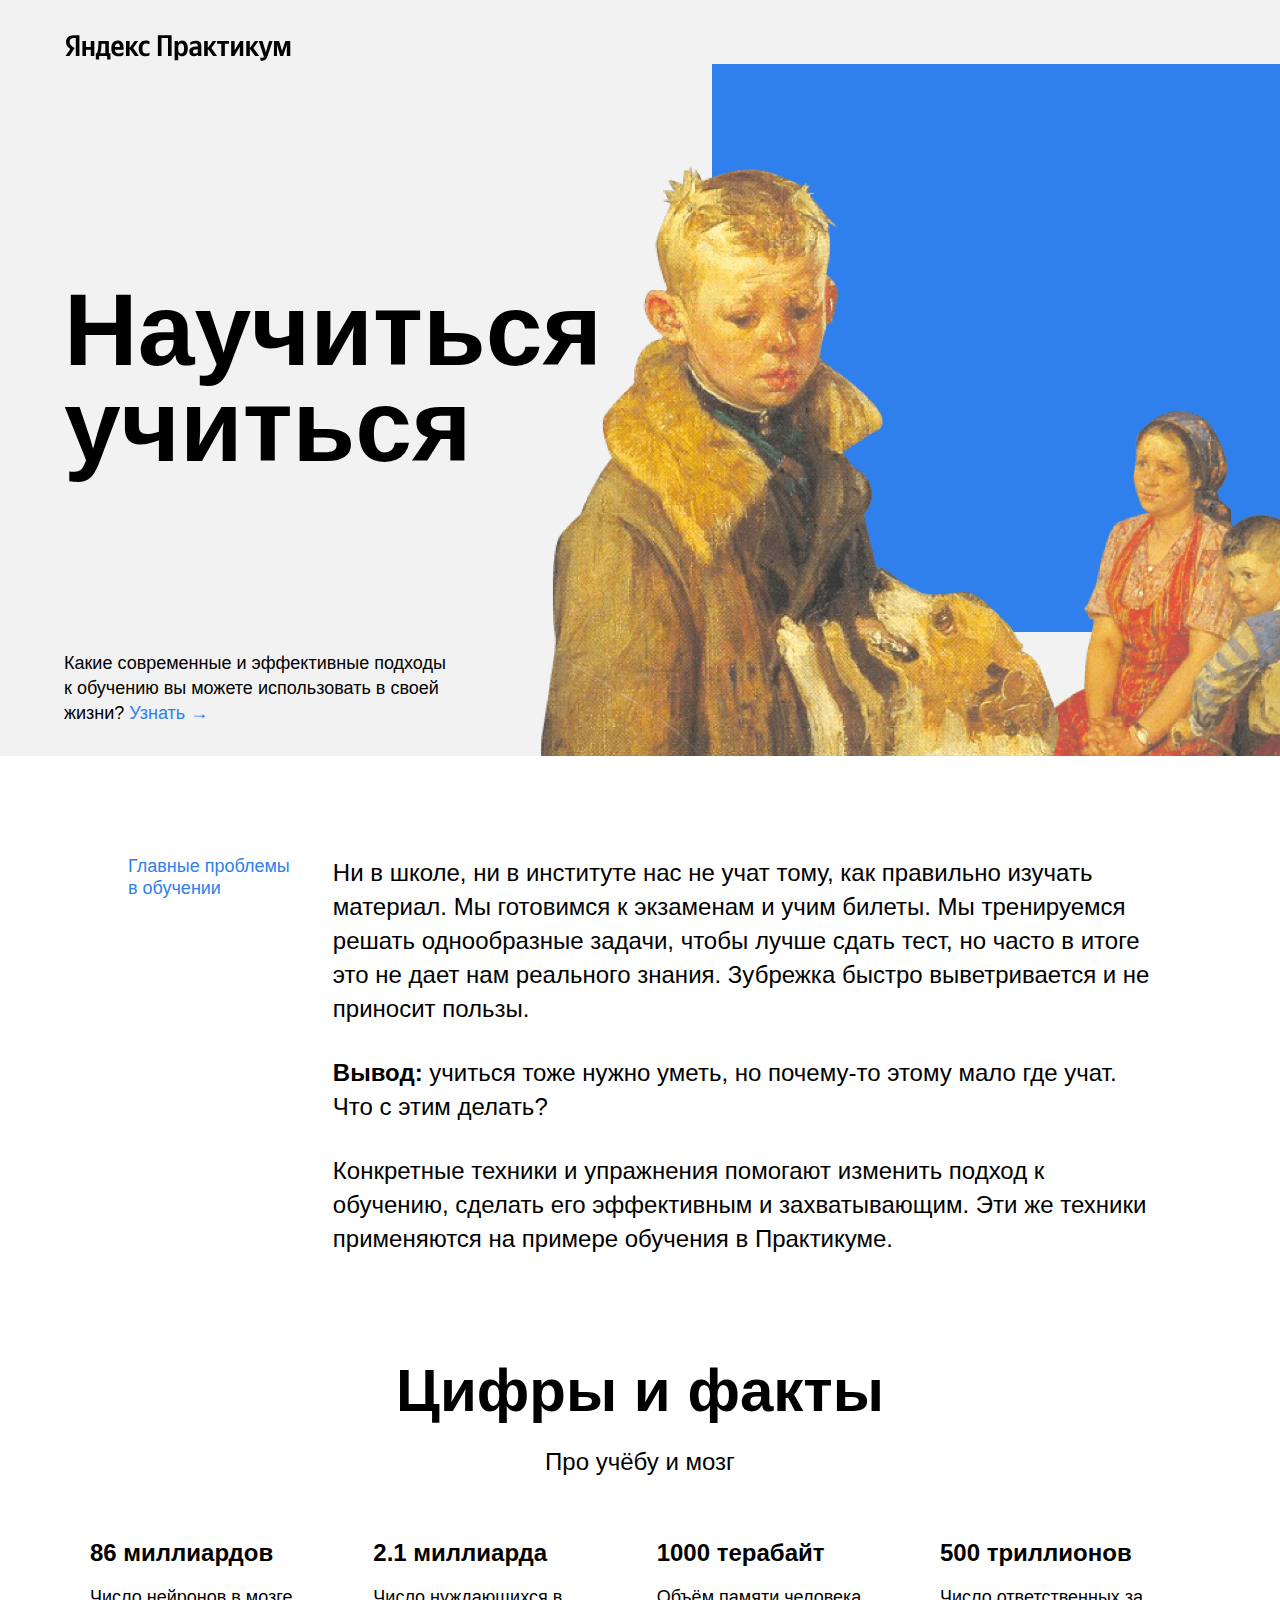
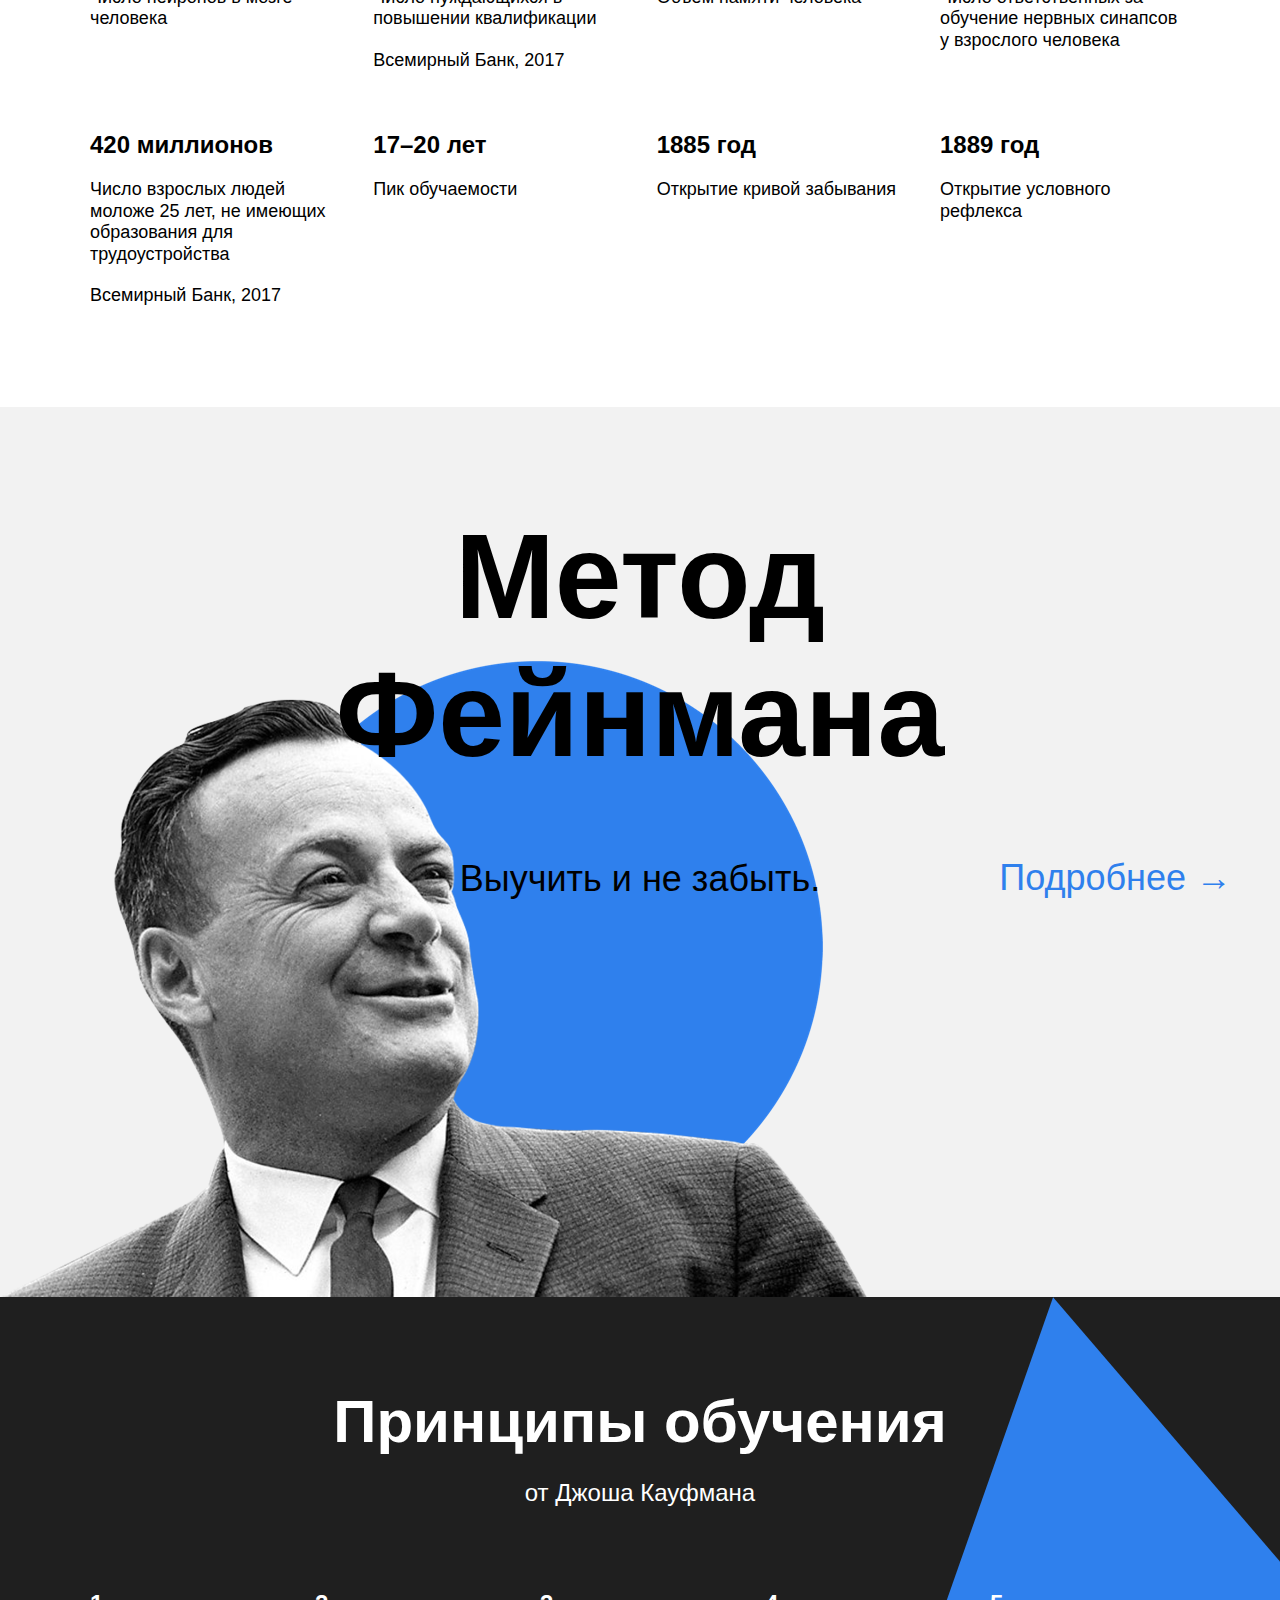
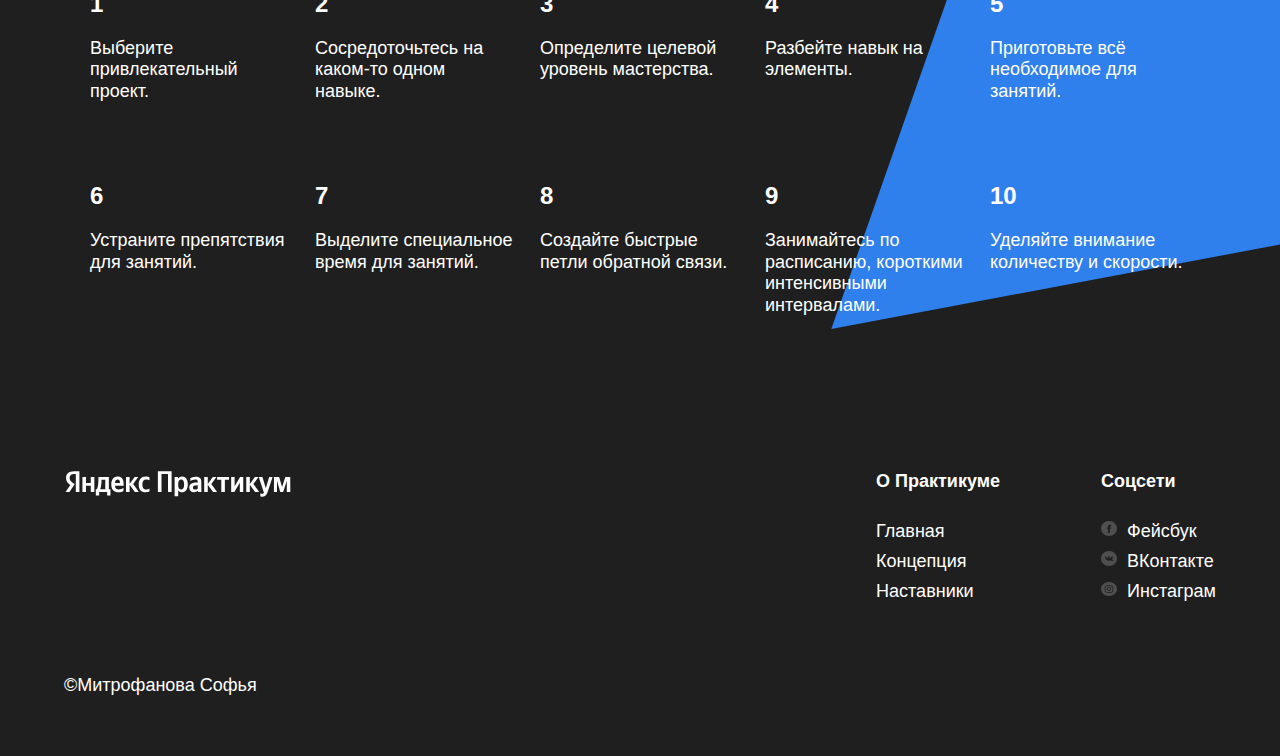
==== commit 5886b8d8: "попытка третья" ====
--- a/index.html
+++ b/index.html
@@ -7,7 +7,7 @@
   <link rel="stylesheet" href="styles/normalize.css">
   <link rel="stylesheet" href="styles/style.css">
 </head>
-<body>
+ <body>
   <div class="page">
 <header class='header'>
   <div class=' logo logo_place_header'></div>
--- a/styles/style.css
+++ b/styles/style.css
@@ -14,6 +14,7 @@
     display: flex;
     align-items: center;
     overflow: hidden;
+    z-index: -1;
   }
   .logo{
      width:228px;
@@ -29,11 +30,13 @@
   }
   .header__title{
       max-width: 730px;
-      margin-left: 64px;
+      margin: auto 64px;
       line-height: 96px;
       font-size: 102px;
       font-weight: 700;
       z-index: 2;
+      padding: 0;
+      position: relative;
   }
   .header__subtitle{
       position: absolute;
@@ -44,6 +47,8 @@
       font-size: 18px;
       font-weight: normal;
       padding: 0;
+      margin: 0;
+      z-index: 2;
   }
   .header__link{
       color: #2f80ed;
@@ -68,13 +73,13 @@
       background-color:#2f80ed;
   }
   .description{
-      margin-top: 100px;
+      margin: 100px auto;
       position: relative;
   }
   .two-columns{
       display: flex;
       justify-content: space-between;
-      margin: 100px auto 100px auto;
+      margin: 100px auto;
       width: 80%;
       color: #000;
   }
@@ -84,10 +89,13 @@
       line-height: 1.2;
       font-size: 18px;
       font-weight: normal;
+      margin: 0;
+      padding: 0;
   }
   .two-columns__main-text{
       width: 80%;
       min-width: 784px;
+      margin: 0;
   }
   .two-columns__span-accent{
       font-weight: 700;
@@ -97,8 +105,8 @@
    font-size: 24px;
    font-weight: normal;
    flex-direction: row;
-   margin-top: 0;
-   margin-bottom: 0;
+   margin: 0 auto;
+   padding: 0;
   }
   .two-columns__paragraph:nth-of-type(2n){
     margin-bottom: 30px;
@@ -113,6 +121,7 @@
   .section-title{
       width: 60%;
       margin: 100px auto 20px auto;
+      padding: 0;
       text-align: center;
       line-height: 1.15;
       font-size: 60px;
@@ -121,6 +130,7 @@
   .section-subtitle{
       width: 60%;
       margin: 0px auto 0px auto;
+      padding: 0;
       text-align: center;
       line-height:34px;
       font-size: 24px;
@@ -141,14 +151,14 @@
       line-height: 1.15;
       font-size: 24px;
       font-weight: 700;
-      margin-bottom: 20px;
-      margin-top: 0;
+      margin: 0 auto 20px auto;
+      padding: 0;
   }
   .table__text{ 
       line-height: 1.2;
       font-size: 18px;
       font-weight: normal;
-      margin-top: 20px;
+      margin: 20px auto 0 auto;
       padding: 0;
   }
   .feynman{ 
@@ -161,17 +171,20 @@
       background-size: 867px 637px;
       background-position: bottom left;
       padding-top: 100px;
+      box-sizing: border-box;
   }
   .feynman__title{
       width: 648px;
       margin: 0px auto;
+      padding: 0;
       line-height: 1.15;
       font-size: 120px;
       font-weight: 700;
       text-align: center;
   }
   .feynman__subtitle{ 
-      margin: 0 auto 70px auto;
+      margin: 70px auto 0 auto;
+      padding: 0;
       text-align: center;
       line-height: 51px;
       font-size: 36px;
@@ -181,6 +194,7 @@
       position: absolute;
       top: 50%;
       right: 48px;
+      padding: 0;
       line-height:51px;
       font-size: 36px;
       font-weight: normal;
@@ -203,7 +217,7 @@
       height: 877px;
       top: 0;
       z-index: 1;
-      object-fit: contain;
+      background-size: cover;
   }
   .section-title_theme_dark{
       margin: 90px auto 20px auto;
@@ -236,11 +250,9 @@
   }
   .footer{
       background-color: #1f1f1f;
-      min-height: 350px;
       color: #fff;
       position: relative;
-      padding-top: 60px;
-      padding-bottom: 40px;
+      padding: 60px 0 40px 0;
       display: flex;
       flex-direction: column;
       box-sizing: border-box;
@@ -255,7 +267,8 @@
       min-height: 250px;
       display: flex;
       text-align: center;
-      margin: 60px auto 40px auto;
+      margin-left: auto;
+      margin-right: auto;
       justify-content:space-between;
   }
   .footer__column_content_copyright{
@@ -273,37 +286,42 @@
       align-items: flex-end;
       margin-bottom: 18px;
       margin-top: 18px;
-  }
-  .footer__column_content_info{
-      display: flex;
-      flex-direction: column;
-  }
-  .footer__column_content_social{
+      padding: 0;
+  }
+  .footer__column{
     display: flex;
     flex-direction: column;
   }
+  .footer__column_content_info{
+     justify-content: flex-start;
+  }
+  .footer__column_content_social{
+     justify-content: flex-start;
+  }
   .footer__column-heading{
       line-height: 30px;
       font-size: 18px;
       font-weight: 700;
       text-align: left;
-      margin-bottom: 20px;
-      margin-top: 0;
+      margin: 0 auto 20px 0;
+      padding: 0;
   }
   .footer__column-link{
       line-height: 30px;
       font-size: 18px;
       font-weight: normal;
       text-decoration: none;
-      color: #fff; 
+      color: #fff;
       text-align: left;
+      margin: 0;
+      padding: 0;
   }
   .footer__column-links{
      line-height: 30px;
      font-size: 18px;
      font-weight: normal;
-     margin: 20px 0 16px o;
-     padding-left: 0;
+     margin: 0 0 16px 0;
+     padding: 0;
      list-style-type: none;
      color: #fff;
      text-align: left;
@@ -311,7 +329,8 @@
   .footer__social-icon{
       width: 16px;
       height: 16px;
-      margin-right: 10px;
       text-align: left;
+      margin: auto 10px auto auto;
+      padding: 0;
   }
   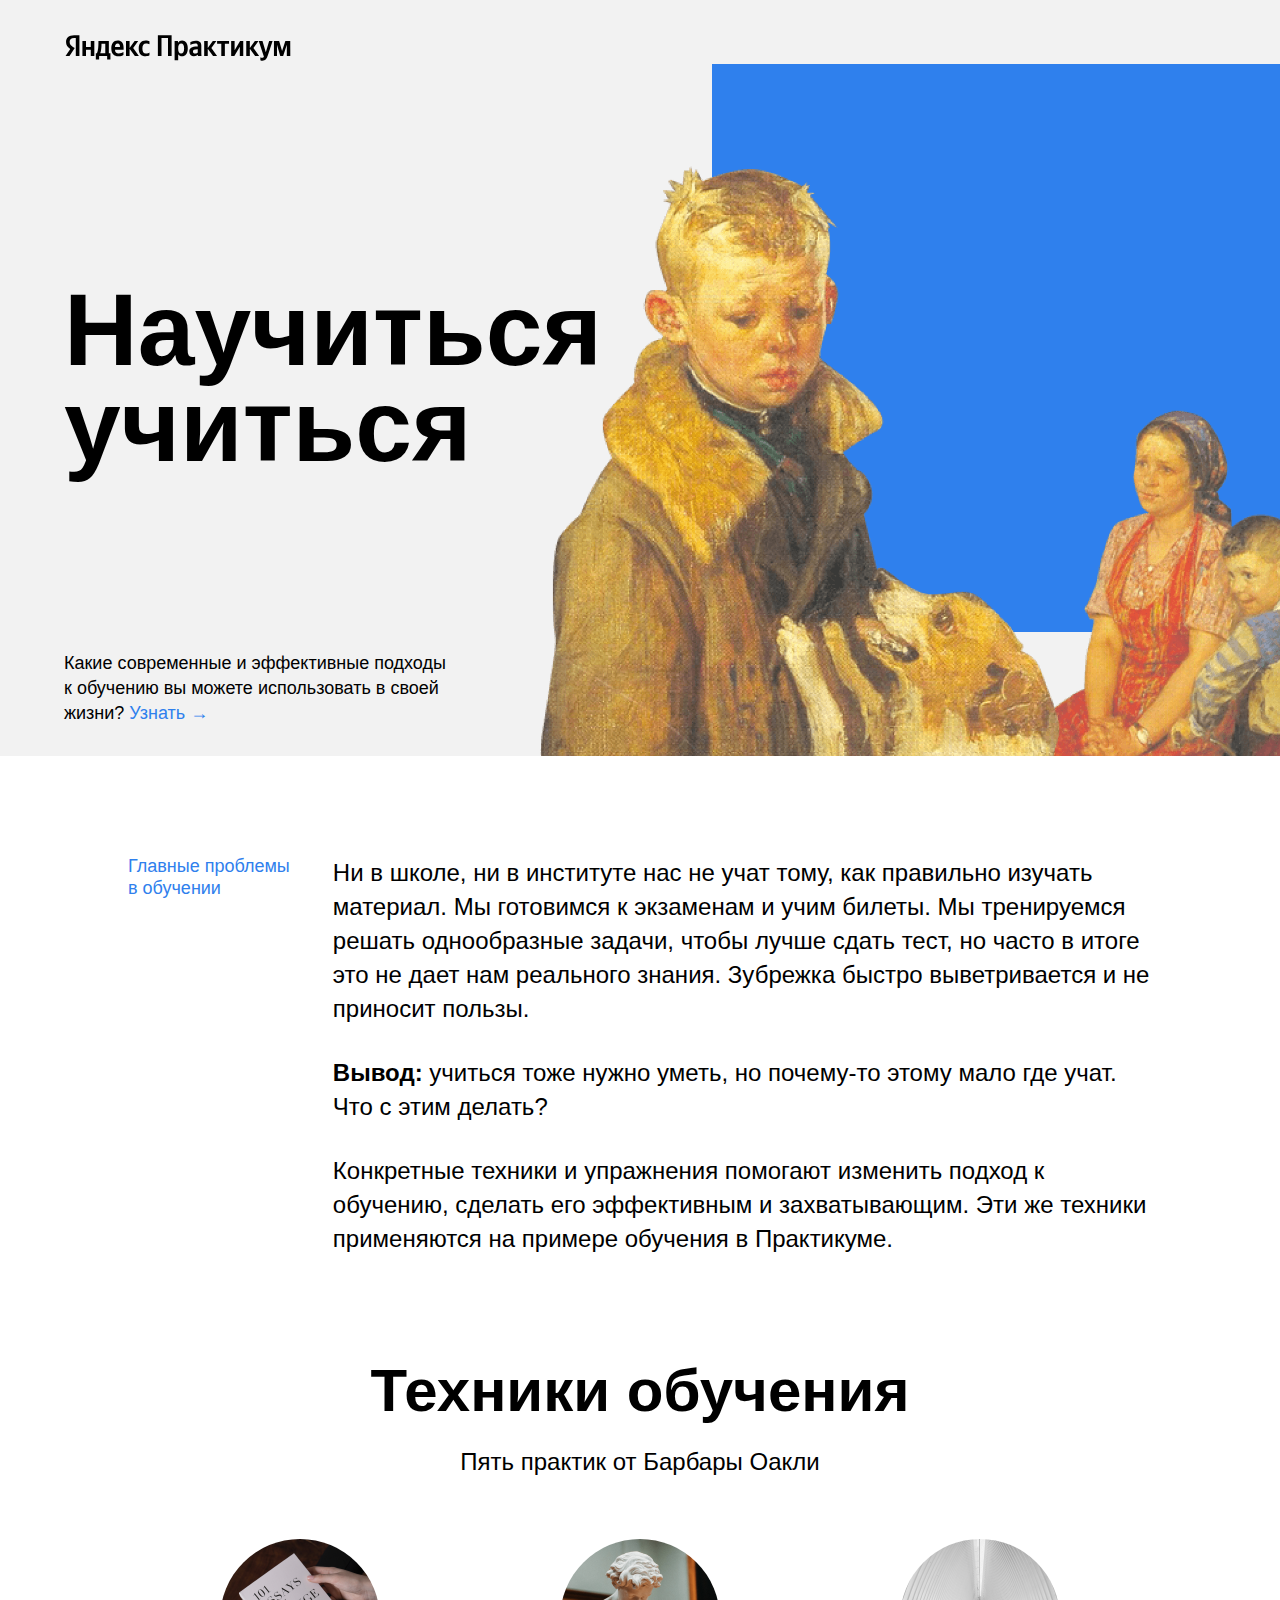
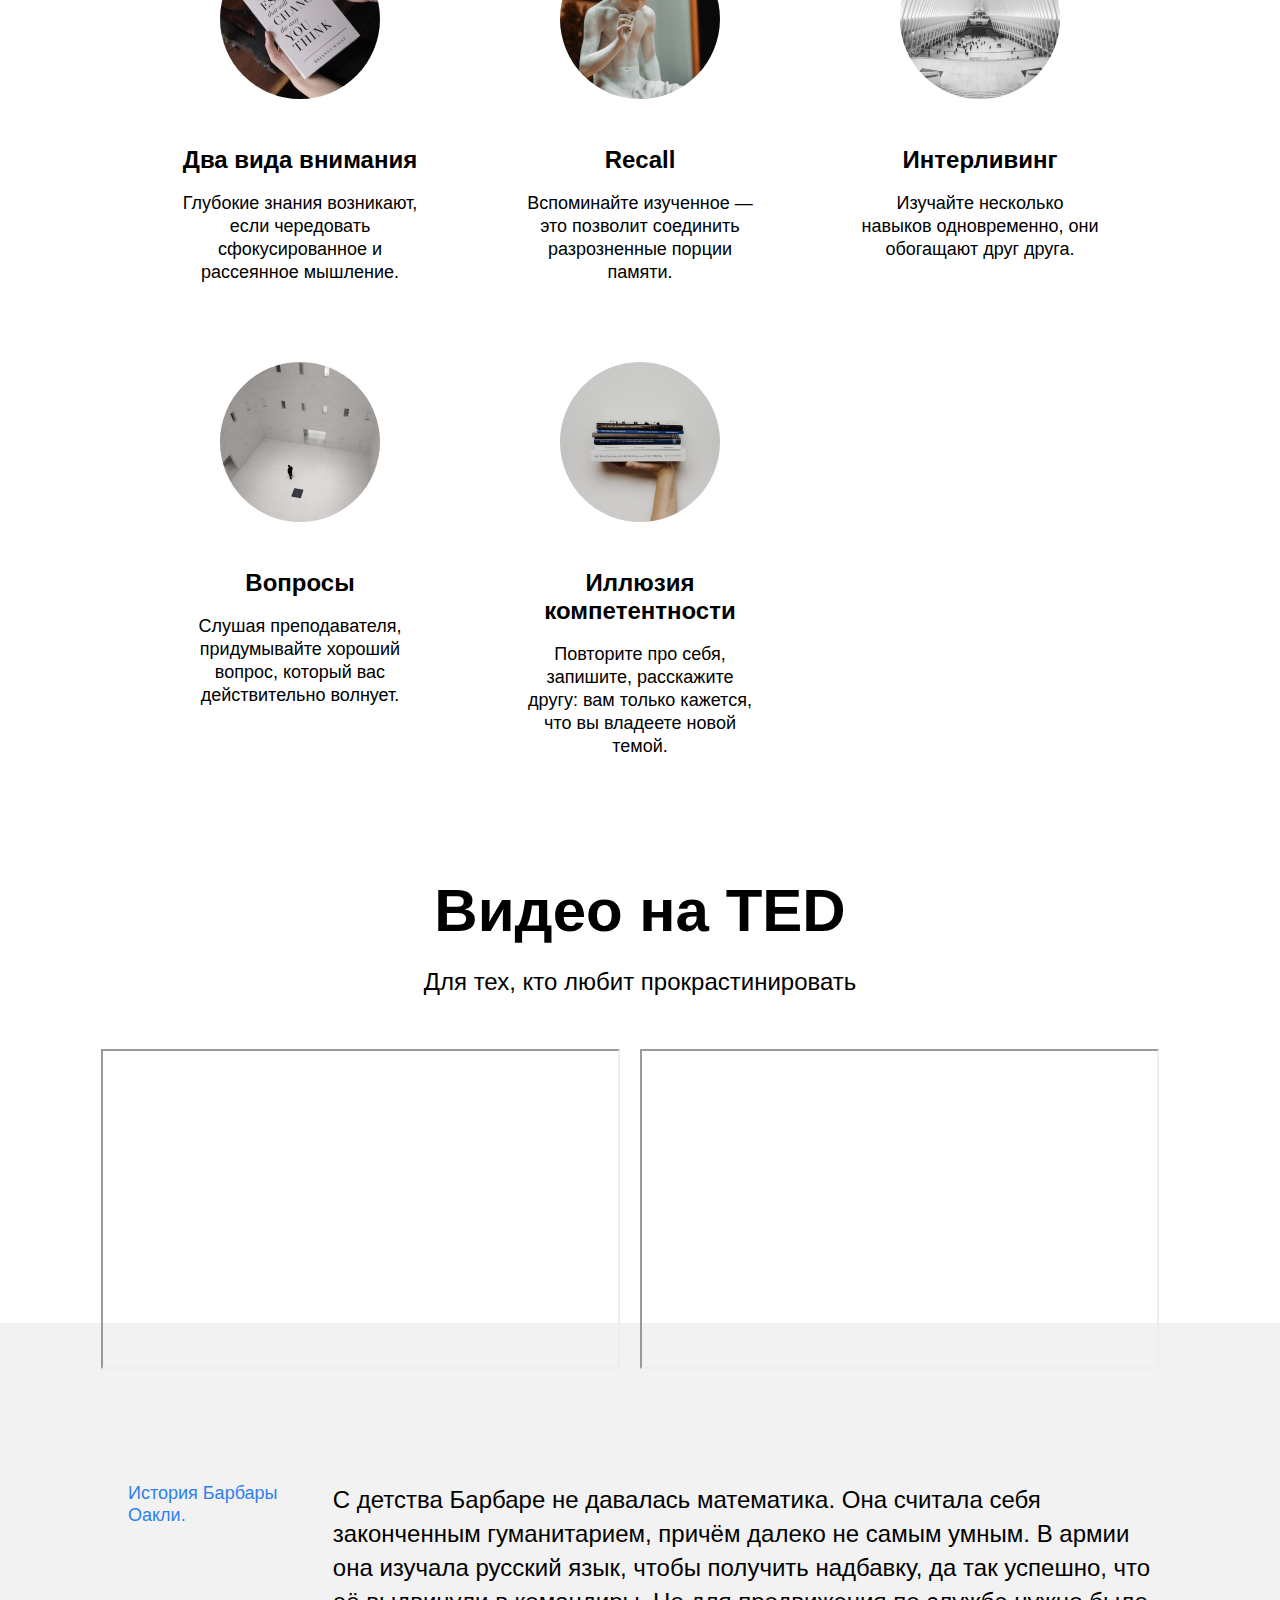
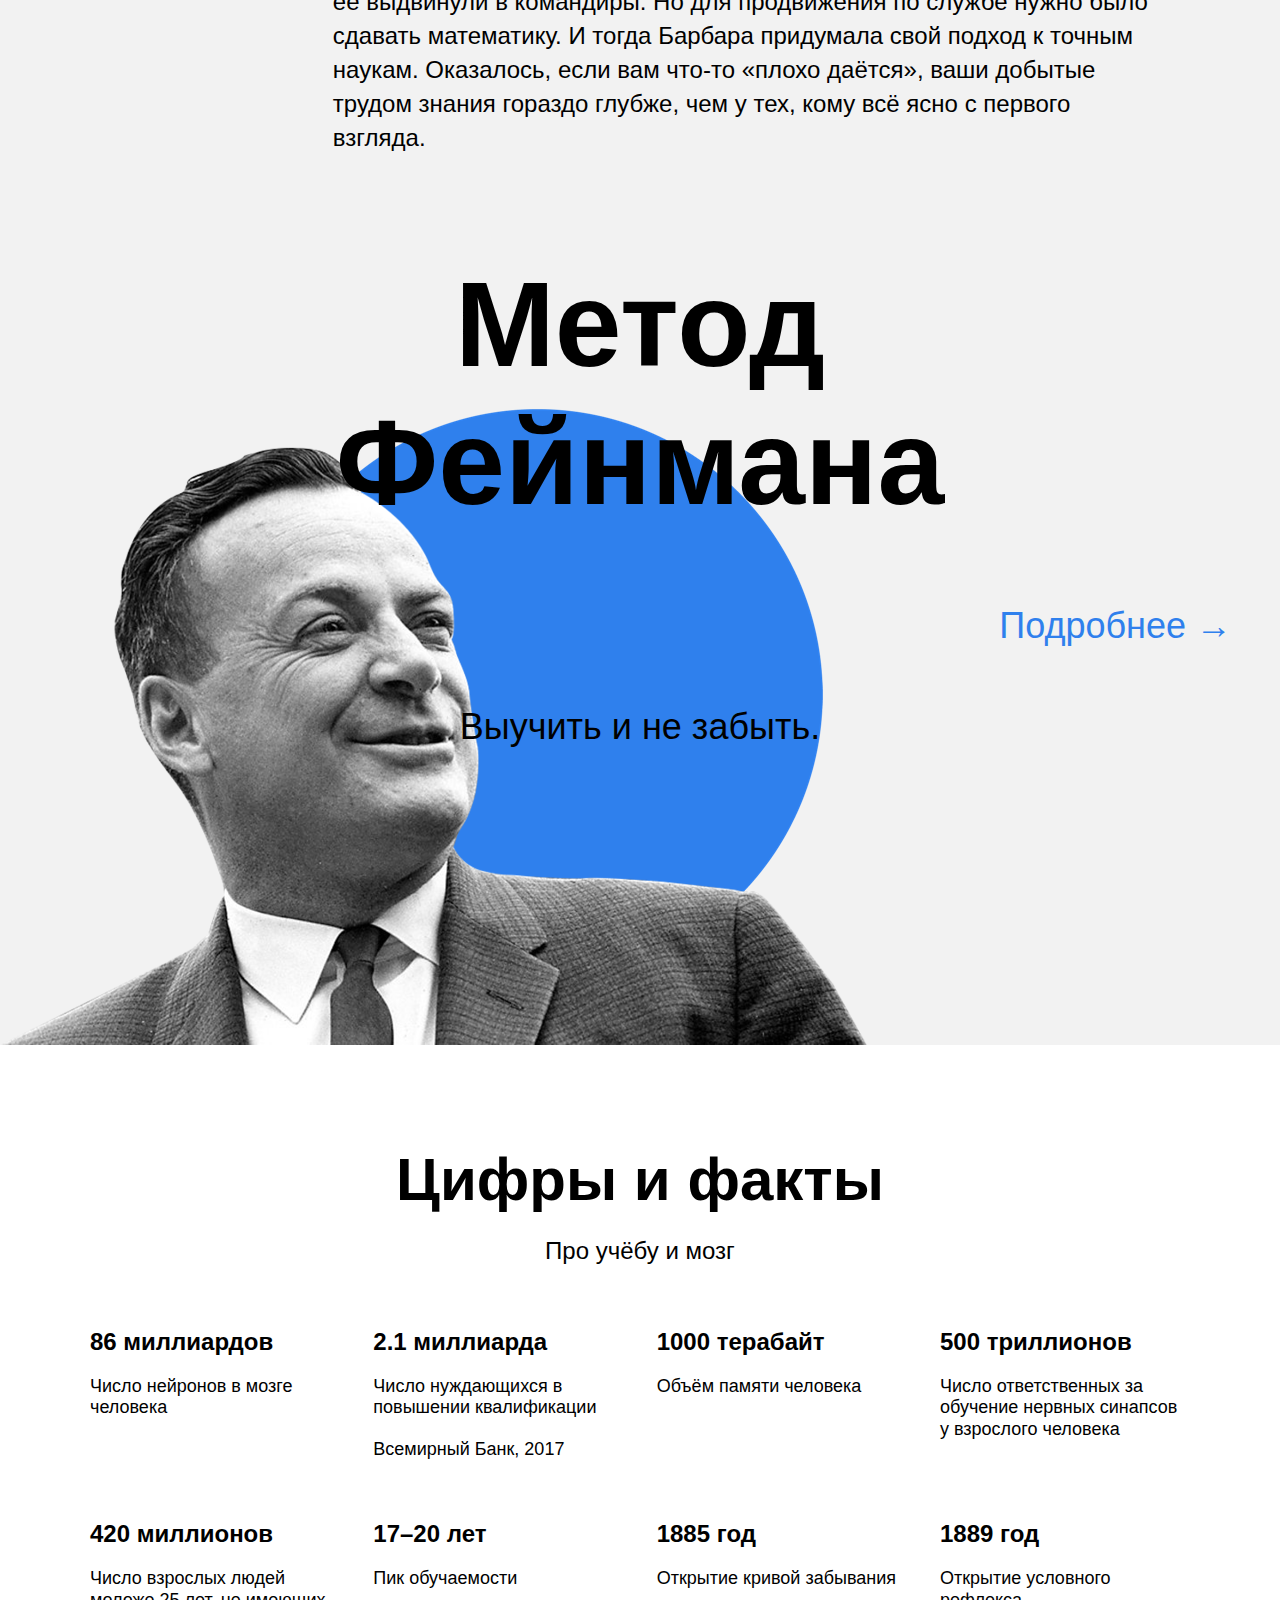
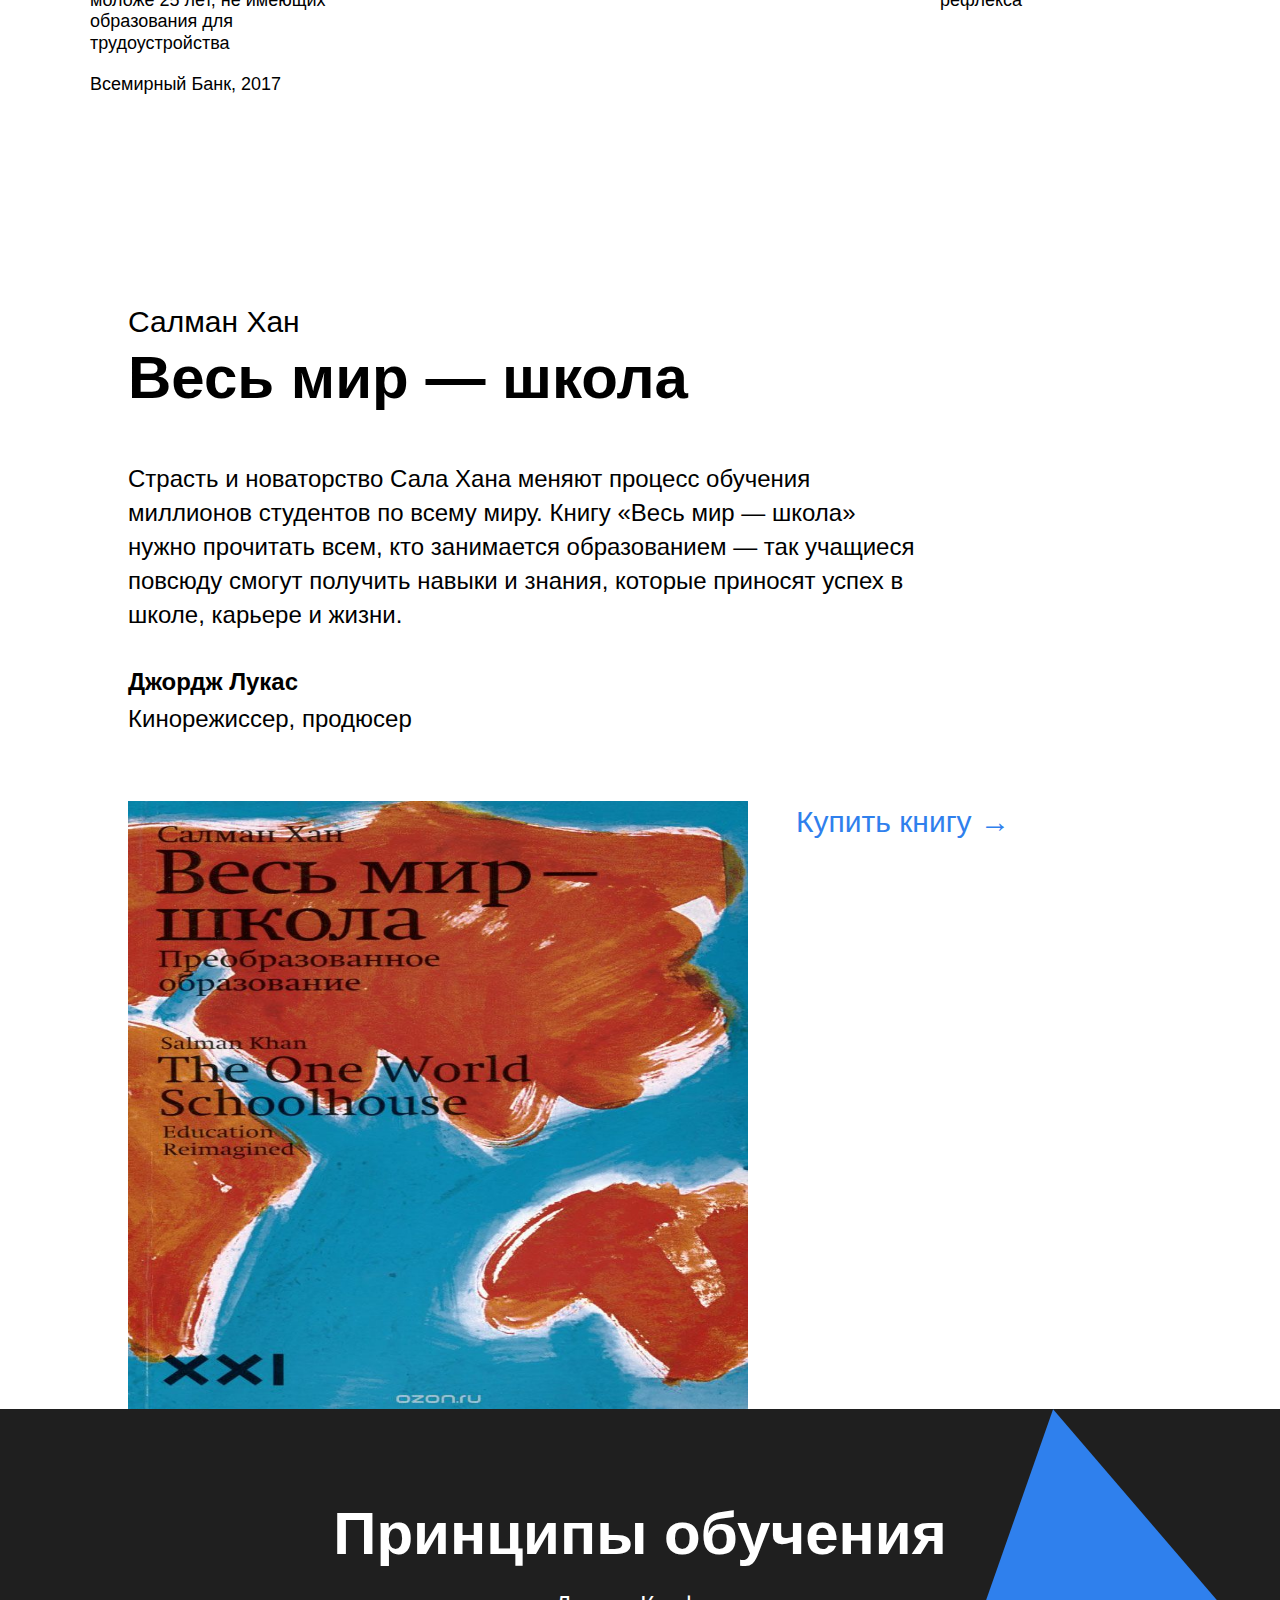
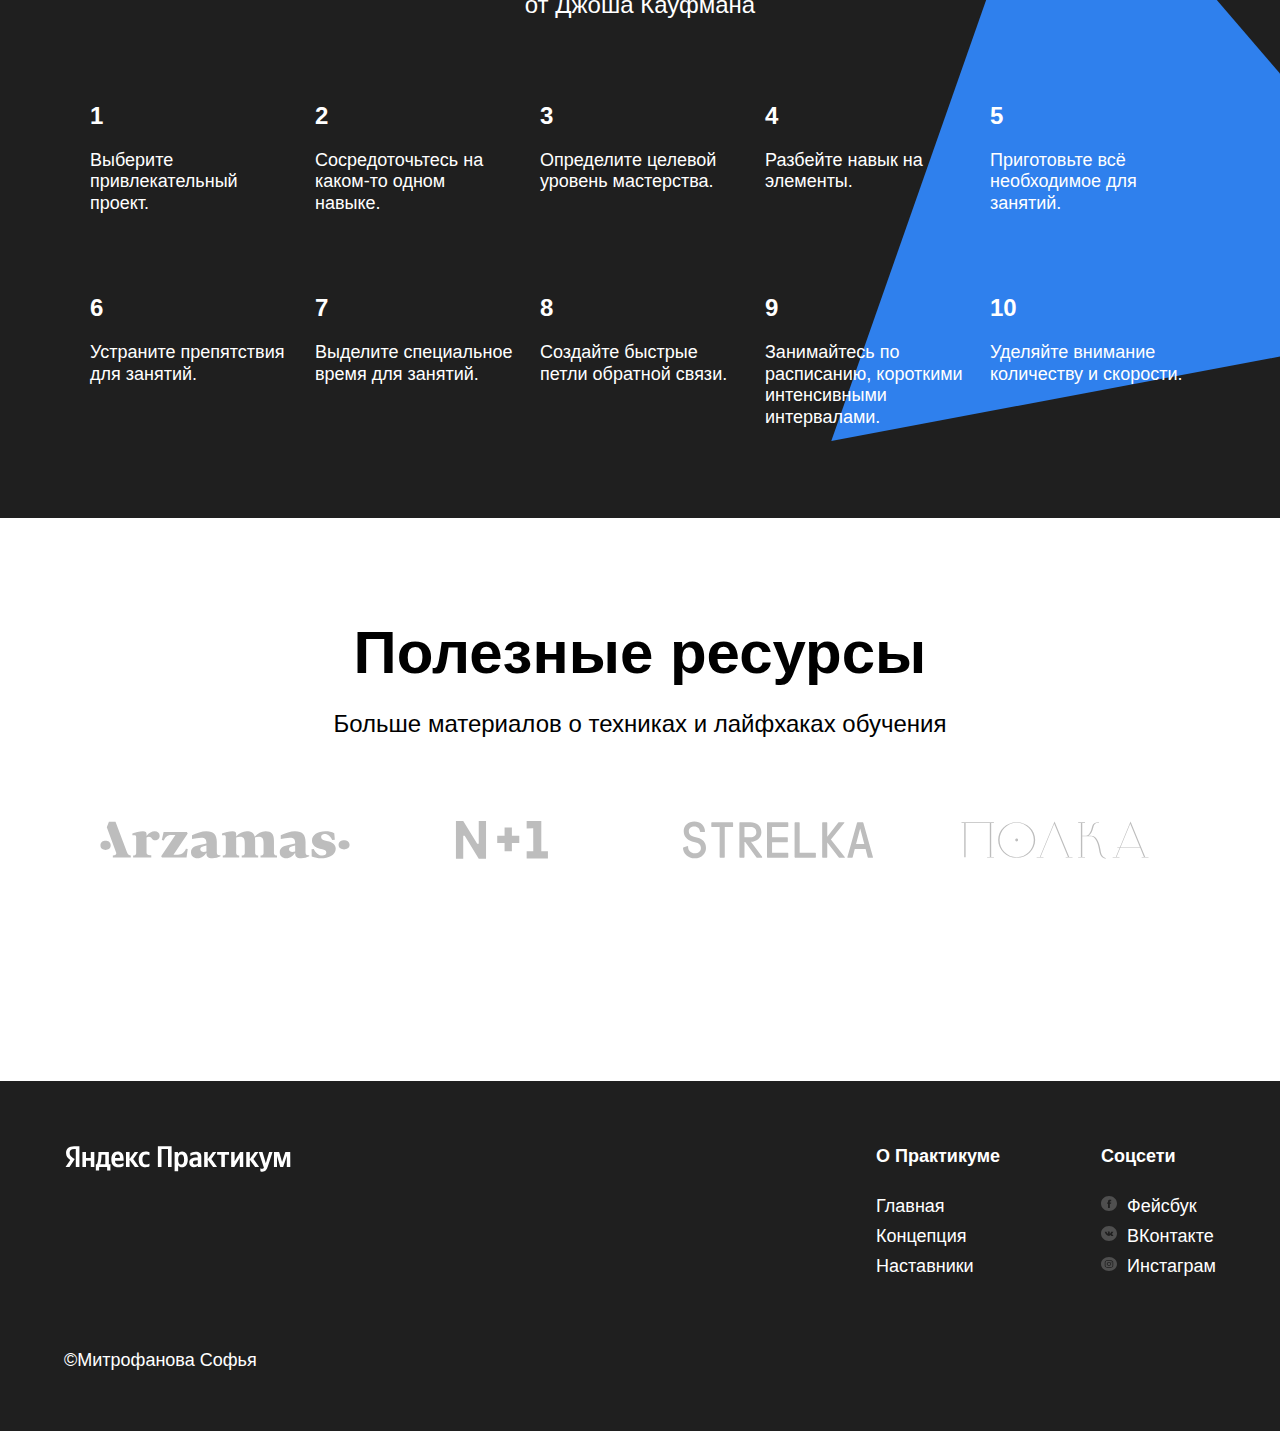
==== commit decfc1a2: "второй проект" ====
--- a/index.html
+++ b/index.html
@@ -4,78 +4,145 @@
   <meta charset="UTF-8">
   <meta name="viewport" content="width=device-width, initial-scale=1.0">
   <title>Научиться учиться</title>
-  <link rel="stylesheet" href="styles/normalize.css">
-  <link rel="stylesheet" href="styles/style.css">
+  <link rel="stylesheet" href="vendor/normalize.css">
+  <link rel="stylesheet" href="pages/index.css">
 </head>
  <body>
   <div class="page">
 <header class='header'>
   <div class=' logo logo_place_header'></div>
   <h1 class='header__title'>Научиться учиться</h1>
-  <p class='header__subtitle'>Какие современные и эффективные подходы к обучению вы можете использовать в своей жизни?<a href='#' class='header__link'> Узнать &#8594;</a></p>
+  <p class='header__subtitle'>Какие современные и эффективные подходы к обучению вы можете использовать в своей жизни? <a href='#' class='header__link'> Узнать &#8594;</a></p>
   <img class='header__main-illustration' src='images/header-image.png' alt='Опять двойка» — картина художника Фёдора Решетникова, созданная в 1952 году.'>
-  <div class='header__square-pic'></div>
+  <div class='header__square-pic rotation'></div>
 </header>
 <main>
     <div class='description'>
-      <div class="two-columns">
-          <h2 class="two-columns__brief">Главные проблемы в обучении</h2>
+        <div class="two-columns">
+            <h2 class="two-columns__brief">Главные проблемы в обучении</h2>
+            <div class="two-columns__main-text">
+                <p class="two-columns__paragraph">Ни в школе, ни в институте нас не учат тому, как правильно изучать материал. Мы готовимся к экзаменам и учим билеты. Мы тренируемся решать однообразные задачи, чтобы лучше сдать тест, но часто в итоге это не дает нам реального знания. Зубрежка быстро выветривается и не приносит пользы.</p>
+                <p class="two-columns__paragraph"> <span class="two-columns__span-accent">Вывод:</span> учиться тоже нужно уметь, но почему-то этому мало где учат. Что с этим делать?</p>
+                <p class="two-columns__paragraph">Конкретные техники и упражнения помогают изменить подход к обучению, сделать его эффективным и захватывающим. Эти же техники применяются на примере обучения в Практикуме.</p>
+            </div>
+        </div>
+      </div>
+    <section class="techniques">
+        <h3 class="section-title">Техники обучения</h3>
+        <p class="section-subtitle">Пять практик от Барбары Оакли</p>
+        <div class="cards">
+            <div class="cards__item">
+                <img class="cards__image" src="images/cards-attention.png" alt="книга">
+                <h4 class="cards__title">Два вида внимания</h4>
+                <p class="cards__description">Глубокие знания возникают, если чередовать сфокусированное и рассеянное мышление.</p>
+                </div>
+                <div class="cards__item">
+                <img class="cards__image" src="images/cards-recall.png" alt="скульптура">
+                <h4 class="cards__title">Recall</h4>
+                <p class="cards__description">Вспоминайте изученное — это позволит соединить разрозненные порции памяти.</p>
+                </div>
+                <div class="cards__item">
+                <img class="cards__image" src="images/cards-interliving.png" alt="Интерливинг">
+                <h4 class="cards__title">Интерливинг</h4>
+                <p class="cards__description">Изучайте несколько навыков одновременно, они обогащают друг друга.</p>
+                </div>
+                <div class="cards__item">
+                <img class="cards__image" src="images/cards-question.png" alt="белая комната">
+                <h4 class="cards__title">Вопросы</h4>
+                <p class="cards__description">Слушая преподавателя, придумывайте хороший вопрос, который вас действительно волнует.</p>
+                </div>
+                <div class="cards__item">
+                <img class="cards__image" src="images/cards-competence.png" alt="стопка книг">
+                <h4 class="cards__title">Иллюзия компетентности</h4>
+                <p class="cards__description">Повторите про себя, запишите, расскажите другу: вам только кажется, что вы владеете новой темой.</p>
+                <div class="cards__item"></div>
+            </div>
+        </div>
+    </section>
+    <div class="video">
+        <h3 class="section-title">Видео нa TED</h3>
+        <p class="section-subtitle">Для тех, кто любит прокрастинировать</p>
+        <div class="video__iframes">
+            <div>
+                <iframe class="video__iframe" width="515" height="316"
+                src="https://www.youtube.com/embed/5MgBikgcWnY" allowfullscreen></iframe>
+            </div>
+            <div>
+                <iframe class="video__iframe" width="515" height="316"
+                src="https://www.youtube.com/embed/arj7oStGLkU" allowfullscreen></iframe>
+            </div>
+        </div>
+    </div>
+    <div class="oakley">
+        <div class="two-columns">
+          <h2 class="two-columns__brief"> История Барбары Оакли.</h2>
           <div class="two-columns__main-text">
-              <p class="two-columns__paragraph">Ни в школе, ни в институте нас не учат тому, как правильно изучать материал. Мы готовимся к экзаменам и учим билеты. Мы тренируемся решать однообразные задачи, чтобы лучше сдать тест, но часто в итоге это не дает нам реального знания. Зубрежка быстро выветривается и не приносит пользы.</p>
-              <p class="two-columns__paragraph"> <span class="two-columns__span-accent">Вывод:</span> учиться тоже нужно уметь, но почему-то этому мало где учат. Что с этим делать?</p>
-              <p class="two-columns__paragraph">Конкретные техники и упражнения помогают изменить подход к обучению, сделать его эффективным и захватывающим. Эти же техники применяются на примере обучения в Практикуме.</p>
+            <p class="two-columns__paragraph">С детства Барбаре не давалась математика. Она считала себя законченным гуманитарием, причём далеко не самым умным. В армии она изучала русский язык, чтобы получить надбавку, да так успешно, что её выдвинули в командиры. Но для продвижения по службе нужно было сдавать математику. И тогда Барбара придумала свой подход к точным наукам. Оказалось, если вам что-то «плохо даётся», ваши добытые трудом знания гораздо глубже, чем у тех, кому всё ясно с первого взгляда.</p>
           </div>
-      </div>
-    </div>
-    <section class="digits">
-<h3 class="section-title">Цифры и факты</h3>
-<p class="section-subtitle">Про учёбу и мозг</p>
-<div class="table">
-    <div class="table__cell">
-        <h4 class="table__heading">86 миллиардов</h4>
-        <p class="table__text">Число нейронов в мозге человека</p>
-    </div>
-    <div class="table__cell">
-        <h4 class="table__heading">2.1 миллиарда</h4>
-        <p class="table__text">Число нуждающихся в повышении квалификации</p>
-        <p class=" table__text">Всемирный Банк, 2017</p>
-    </div>
-    <div class="table__cell">
-        <h4 class="table__heading">1000 терабайт</h4>
-        <p class="table__text">Объём памяти человека</p>
-    </div>
-    <div class="table__cell">
-        <h4 class="table__heading">500 триллионов</h4>
-        <p class="table__text">Число ответственных за обучение нервных синапсов у взрослого человека</p>
-    </div>
-    <div class="table__cell">
-        <h4 class="table__heading">420 миллионов</h4>
-        <p class="table__text">Число взрослых людей моложе 25 лет, не имеющих образования для трудоустройства</p>
-        <p class="table__text">Всемирный Банк, 2017</p>
-    </div>
-    <div class="table__cell">
-        <h4 class="table__heading">17–20 лет</h4>
-        <p class="table__text">Пик обучаемости</p>
-    </div>
-    <div class="table__cell">
-        <h4 class="table__heading">1885 год</h4>
-        <p class="table__text">Открытие кривой забывания</p>
-    </div>
-    <div class="table__cell">
-        <h4 class="table__heading">1889 год</h4>
-        <p class="table__text">Открытие условного рефлекса</p>
-    </div>
-</div>
-    </section>
+        </div>
+    </div>
 <section class="feynman">
     <h2 class="feynman__title">Метод Фейнмана</h2>
     <p class="feynman__subtitle">Выучить и не забыть.</p>
     <a href="#" class="feynman__link">Подробнее &#8594;</a>
 </section>
+<section class="digits">
+    <h3 class="section-title">Цифры и факты</h3>
+    <p class="section-subtitle">Про учёбу и мозг</p>
+    <div class="table">
+        <div class="table__cell">
+            <h4 class="table__heading">86 миллиардов</h4>
+            <p class="table__text">Число нейронов в мозге человека</p>
+        </div>
+        <div class="table__cell">
+            <h4 class="table__heading">2.1 миллиарда</h4>
+            <p class="table__text">Число нуждающихся в повышении квалификации</p>
+            <p class=" table__text">Всемирный Банк, 2017</p>
+        </div>
+        <div class="table__cell">
+            <h4 class="table__heading">1000 терабайт</h4>
+            <p class="table__text">Объём памяти человека</p>
+        </div>
+        <div class="table__cell">
+            <h4 class="table__heading">500 триллионов</h4>
+            <p class="table__text">Число ответственных за обучение нервных синапсов у взрослого человека</p>
+        </div>
+        <div class="table__cell">
+            <h4 class="table__heading">420 миллионов</h4>
+            <p class="table__text">Число взрослых людей моложе 25 лет, не имеющих образования для трудоустройства</p>
+            <p class="table__text">Всемирный Банк, 2017</p>
+        </div>
+        <div class="table__cell">
+            <h4 class="table__heading">17–20 лет</h4>
+            <p class="table__text">Пик обучаемости</p>
+        </div>
+        <div class="table__cell">
+            <h4 class="table__heading">1885 год</h4>
+            <p class="table__text">Открытие кривой забывания</p>
+        </div>
+        <div class="table__cell">
+            <h4 class="table__heading">1889 год</h4>
+            <p class="table__text">Открытие условного рефлекса</p>
+        </div>
+    </div>
+        </section>
+        <section class="khan">
+            <div class="khan__container">
+                <p class="khan__author">Салман Хан</p>
+                <h3 class="khan__title">Весь мир — школа</h3>
+                <p class="khan__quote">Страсть и новаторство Сала Хана меняют процесс обучения миллионов студентов по всему миру. Книгу «Весь мир — школа» нужно прочитать всем, кто занимается образованием — так учащиеся повсюду смогут получить навыки и знания, которые приносят успех в школе, карьере и жизни.</p>
+                <p class="khan__quote-author">Джордж Лукас</p>
+                <p class="khan__quote-author-subline">Кинорежиссер, продюсер</p>
+                <div class="khan__book-container">
+                    <img class="khan__book-pic" src="images/khan-book.jpg" alt="Салман Хан книга">
+                    <a href="#" class="khan__buy-link">Купить книгу &#8594;</a>
+                </div>
+            </div>
+        </section>
 <section class="kaufman">
     <h3 class="section-title section-title_theme_dark">Принципы обучения</h3>
     <p class="section-subtitle section-subtitle_theme_dark">от Джоша Кауфмана</p>
-    <div class="kaufman__triangle"></div>
+    <div class="kaufman__triangle rotation"></div>
     <div class="table table_theme_dark">
         <div class="table__cell table__cell_theme_dark">
             <p class="table__heading table__heading_theme_dark">1</p>
@@ -117,6 +184,16 @@
             <p class="table__heading table__heading_theme_dark">10</p>
             <p class="table__text table__text_theme_dark">Уделяйте внимание количеству и скорости.</p>
         </div>
+    </div>
+</section>
+<section class="resources">
+    <h3 class="section-title">Полезные ресурсы</h3>
+    <p class="section-subtitle">Больше материалов о техниках и лайфхаках обучения</p>
+    <div class="resources__logo-zone">
+        <a href="#" class="resources__link"><img src="images/logo/resources-arzamas.svg" class="resources__logo" alt="арзамас"></a>
+        <a href="#" class="resources__link"><img src="images/logo/resources-n1.svg" class="resources__logo" alt="н+1"></a>
+        <a href="#" class="resources__link"><img src="images/logo/resources-strelka.svg" class="resources__logo" alt="стрелка"></a>
+        <a href="#" class="resources__link"><img src="images/logo/resources-polka.svg" class="resources__logo" alt="полка"></a>
     </div>
 </section>
 </main>
--- a/pages/index.css
+++ b/pages/index.css
@@ -0,0 +1,70 @@
+@import url(../blocks/header/__link/header__link.css);
+@import url(../blocks/header/__main-illustration/header__main-illustration.css);
+@import url(../blocks/header/__square-pic/header__square-pic.css);
+@import url(../blocks/header/__title/header__title.css);
+@import url(../blocks/header/__subtitle/header__subtitle.css);
+@import url(../blocks/header/header.css);
+@import url(../blocks/description/description.css);
+@import url(../blocks/description/two-columns/two-columns.css);
+@import url(../blocks/description/two-columns/__brief/two-columns__brief.css);
+@import url(../blocks/description/two-columns/__main-text/two-columns__main-text.css);
+@import url(../blocks/description/two-columns/__paragraph/two-columns__paragraph.css);
+@import url(../blocks/description/two-columns/__span-accent/two-columns__span-accent.css);
+@import url(../blocks/digits/digits.css);
+@import url(../blocks/digits/section-title/section-title.css);
+@import url(../blocks/digits/section-title/_theme/section-title_theme_dark.css);
+@import url(../blocks/digits/section-subtitle/_theme/section-subtitle_theme_dark.css);
+@import url(../blocks/digits/section-subtitle/section-subtitle.css);
+@import url(../blocks/digits/table/table.css);
+@import url(../blocks/digits/table/__cell/table__cell.css);
+@import url(../blocks/digits/table/__cell/_theme/table__cell_theme_dark.css);
+@import url(../blocks/digits/table/__heading/table__heading.css);
+@import url(../blocks/digits/table/__heading/_theme/table__heading_theme_dark.css);
+@import url(../blocks/digits/table/__text/table__text.css);
+@import url(../blocks/digits/table/__text/_theme/table__text_theme_dark.css);
+@import url(../blocks/digits/table/_theme/table_theme_dark.css);
+@import url(../blocks/feynman/feynman.css);
+@import url(../blocks/feynman/__link/feynman__link.css);
+@import url(../blocks/feynman/__subtitle/feynman__subtitle.css);
+@import url(../blocks/feynman/__title/feynman__title.css);
+@import url(../blocks/footer/footer.css);
+@import url(../blocks/footer/__author/footer__author.css);
+@import url(../blocks/footer/__column/footer__column.css);
+@import url(../blocks/footer/__column/_content/footer__column_content_info.css);
+@import url(../blocks/footer/__column/_content/footer__column_content_social.css);
+@import url(../blocks/footer/__column/_content/footer__column_content_copyright.css);
+@import url(../blocks/footer/__column-heading/footer__column-heading.css);
+@import url(../blocks/footer/__column-link/footer__column-link.css);
+@import url(../blocks/footer/__column-links/footer__column-links.css);
+@import url(../blocks/footer/__columns/footer__colimns.css);
+@import url(../blocks/footer/__social-icon/footer__social-icon.css);
+@import url(../blocks/kaufman/kaufman.css);
+@import url(../blocks/kaufman/__triangle/kaufman__triangle.css);
+@import url(../blocks/khan/khan.css);
+@import url(../blocks/khan/__author/khan__author.css);
+@import url(../blocks/khan/__book-container/khan__book-container.css);
+@import url(../blocks/khan/__book-pic/khan__book-pic.css);
+@import url(../blocks/khan/__buy-link/khan__buy-link.css);
+@import url(../blocks/khan/__container/khan__container.css);
+@import url(../blocks/khan/__quote/khan__quote.css);
+@import url(../blocks/khan/__quote-author/khan__quote-author.css);
+@import url(../blocks/khan/__quote-author-subline/khan__quote-author-subline.css);
+@import url(../blocks/khan/__title/khan__title.css);
+@import url(../blocks/logo/logo.css);
+@import url(../blocks/logo/_place/logo_place_footer.css);
+@import url(../blocks/logo/_place/logo_place_header.css);
+@import url(../blocks/oakley/oakley.css);
+@import url(../blocks/page/page.css);
+@import url(../blocks/resources/__logo-zone/resources__logo-zone.css);
+@import url(../blocks/techniques/techniques.css);
+@import url(../blocks/techniques/cards/cards.css);
+@import url(../blocks/techniques/cards/__description/cards__description.css);
+@import url(../blocks/techniques/cards/__image/cards__image.css);
+@import url(../blocks/techniques/cards/__item/cards__item.css);
+@import url(../blocks/techniques/cards/__title/cards__title.css);
+@import url(../blocks/video/__iframe/video__iframe.css);
+@import url(../blocks/video/__iframes/video__iframes.css);
+@import url(../blocks/video/video.css);
+@import url(../blocks/rotation/rotation.css);
+@import url(../blocks/resources/__logo/resources__logo.css);
+@import url(../vendor/normalize.css);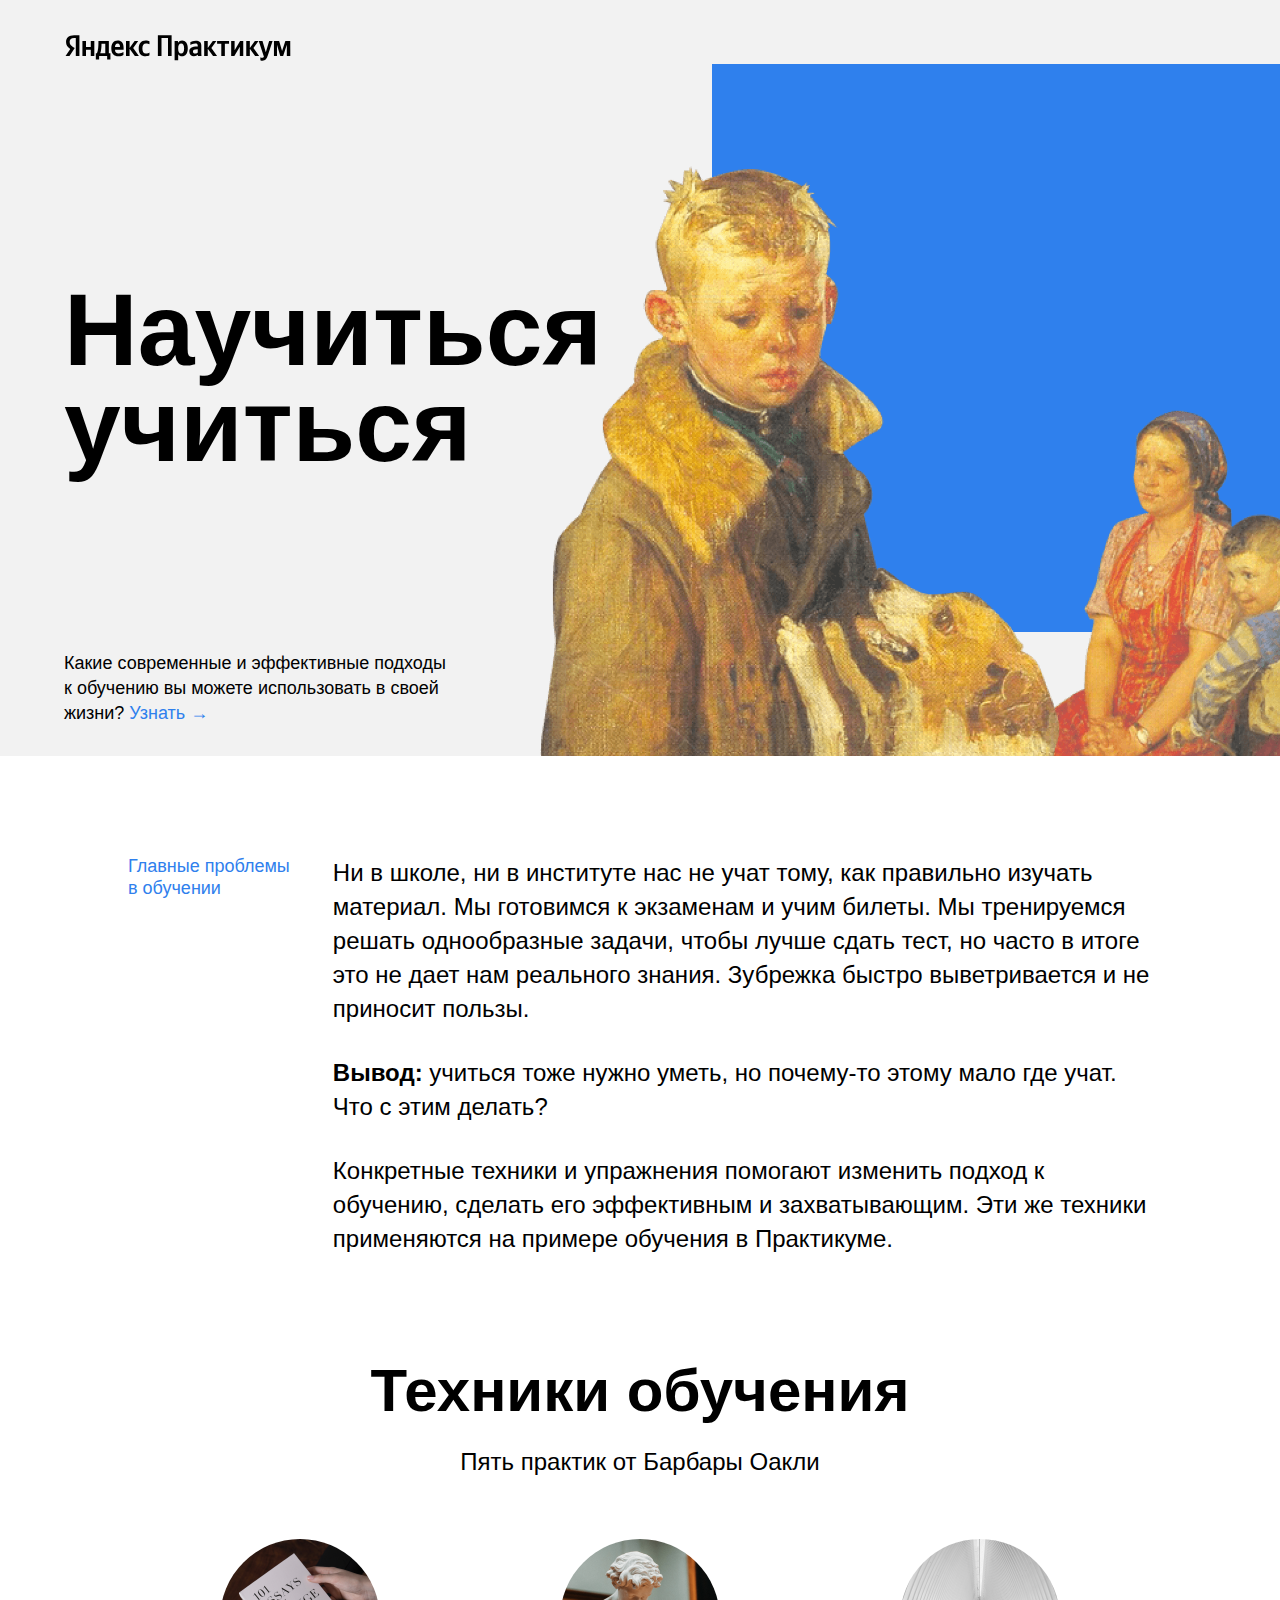
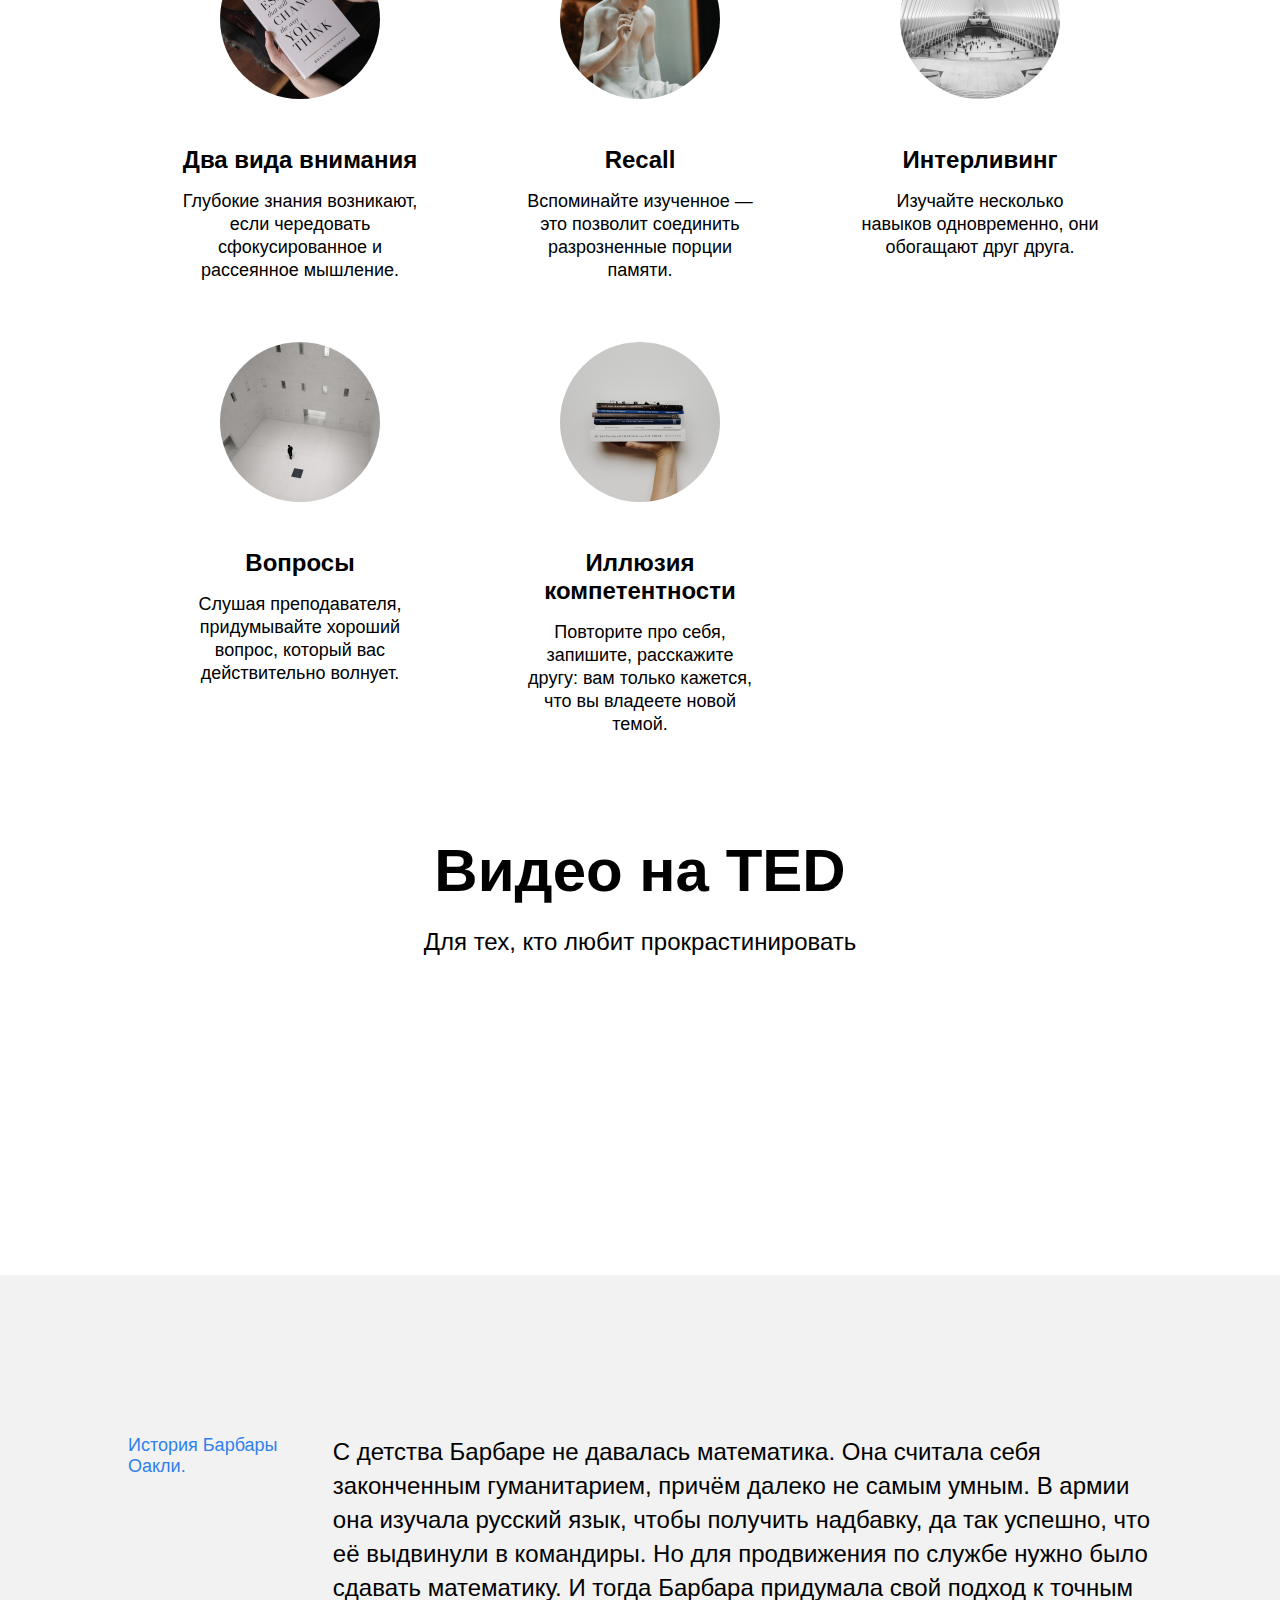
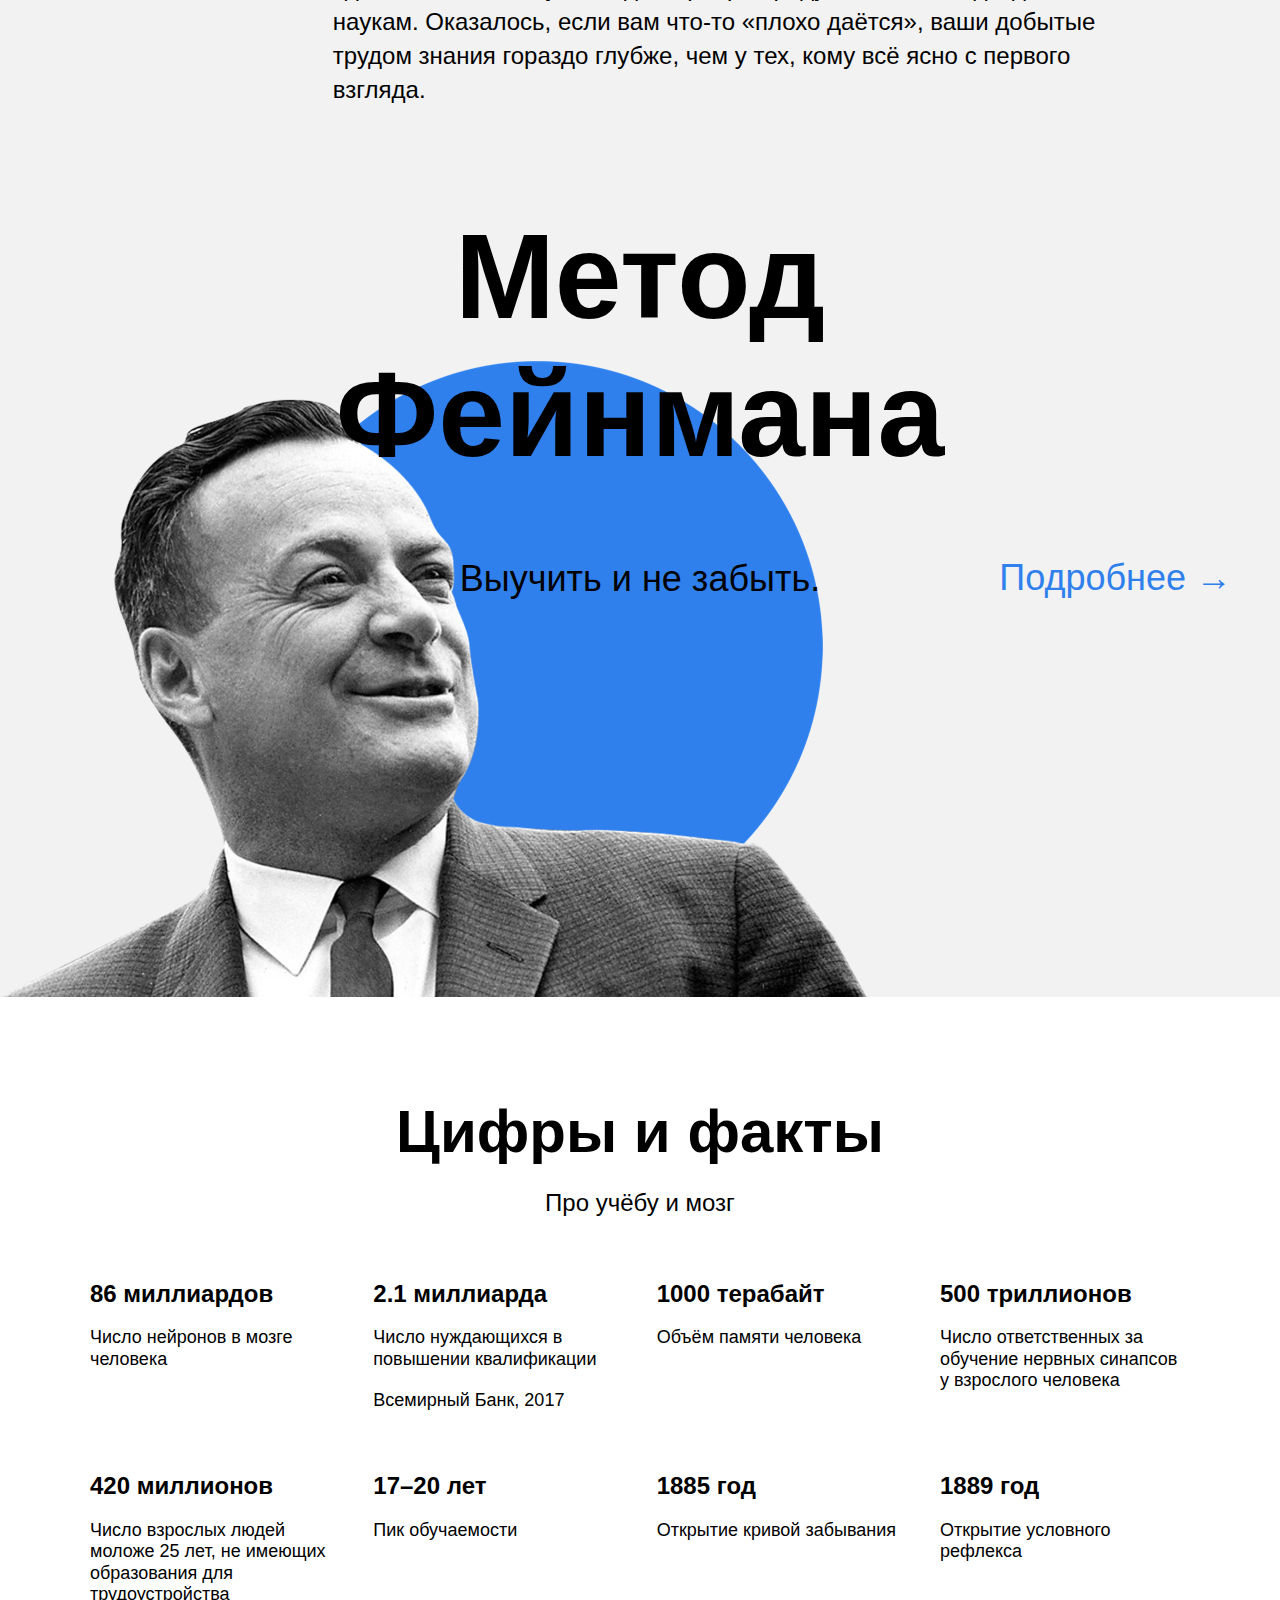
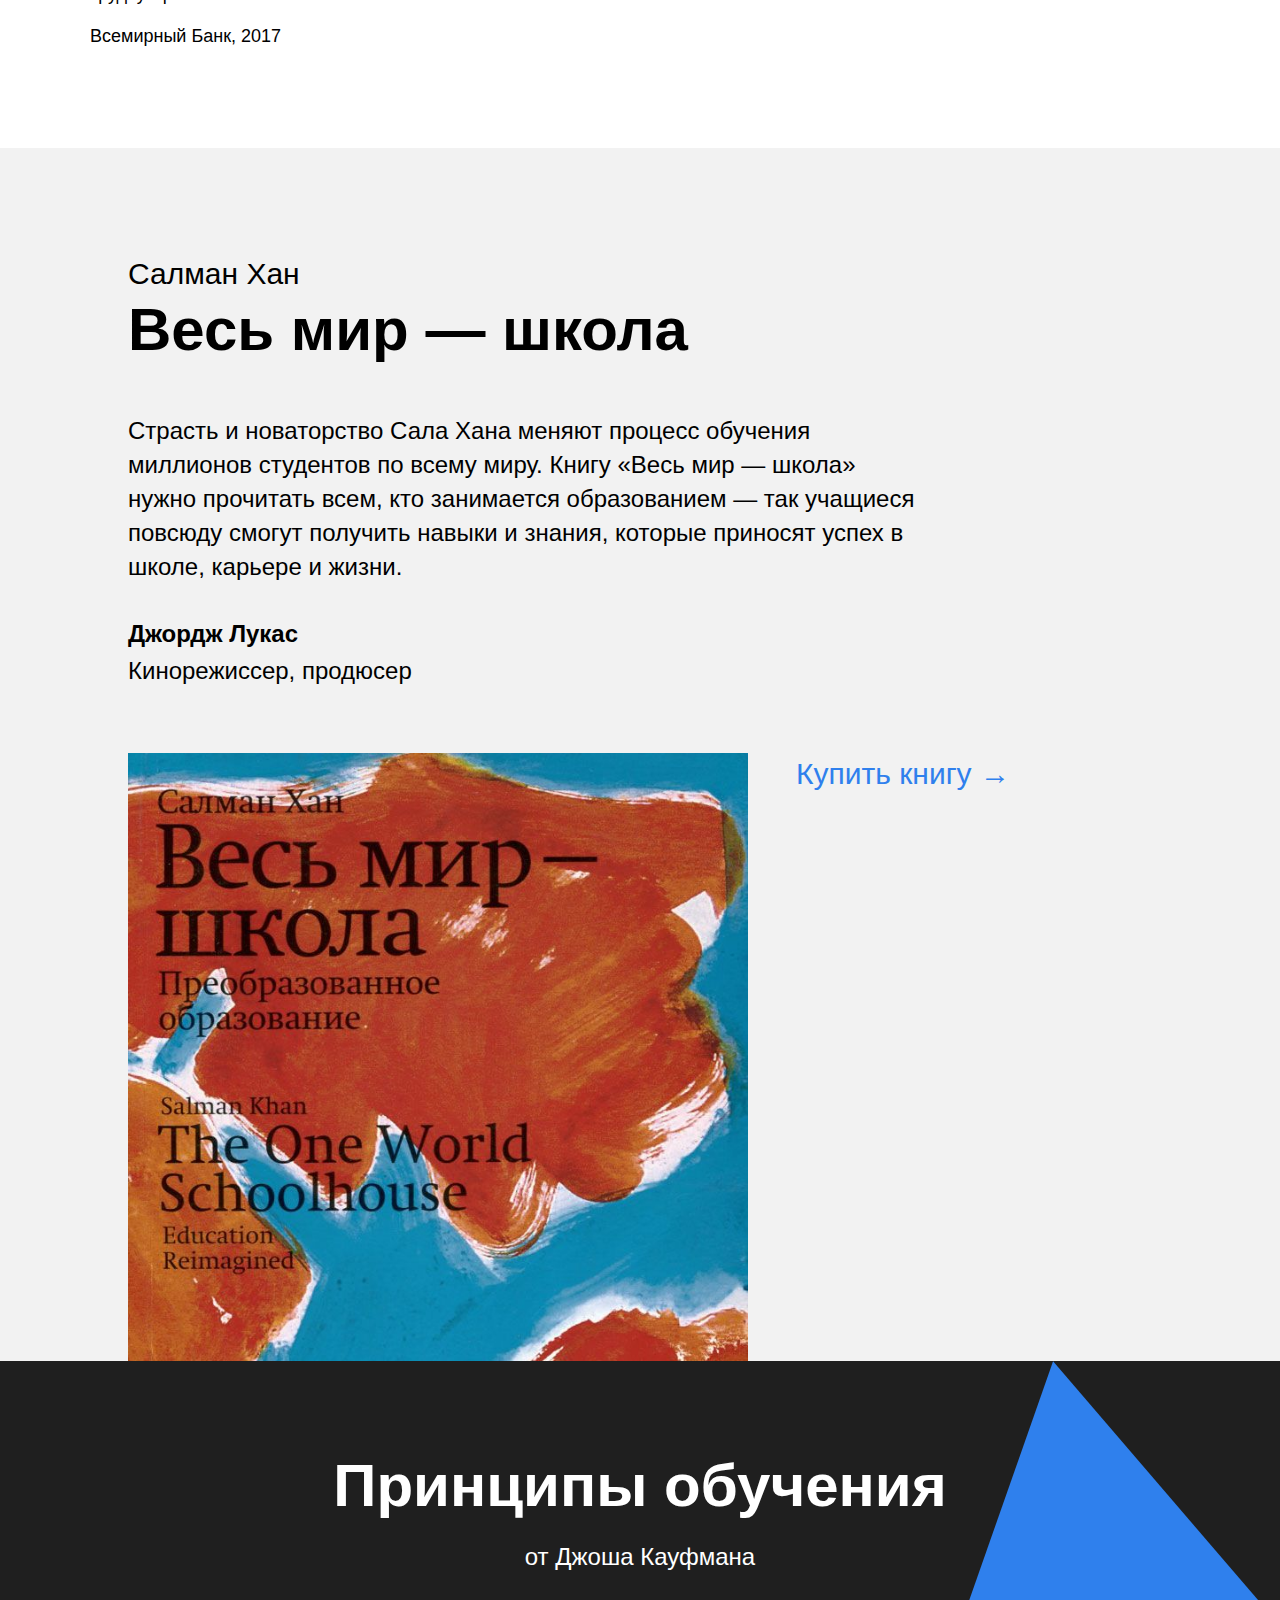
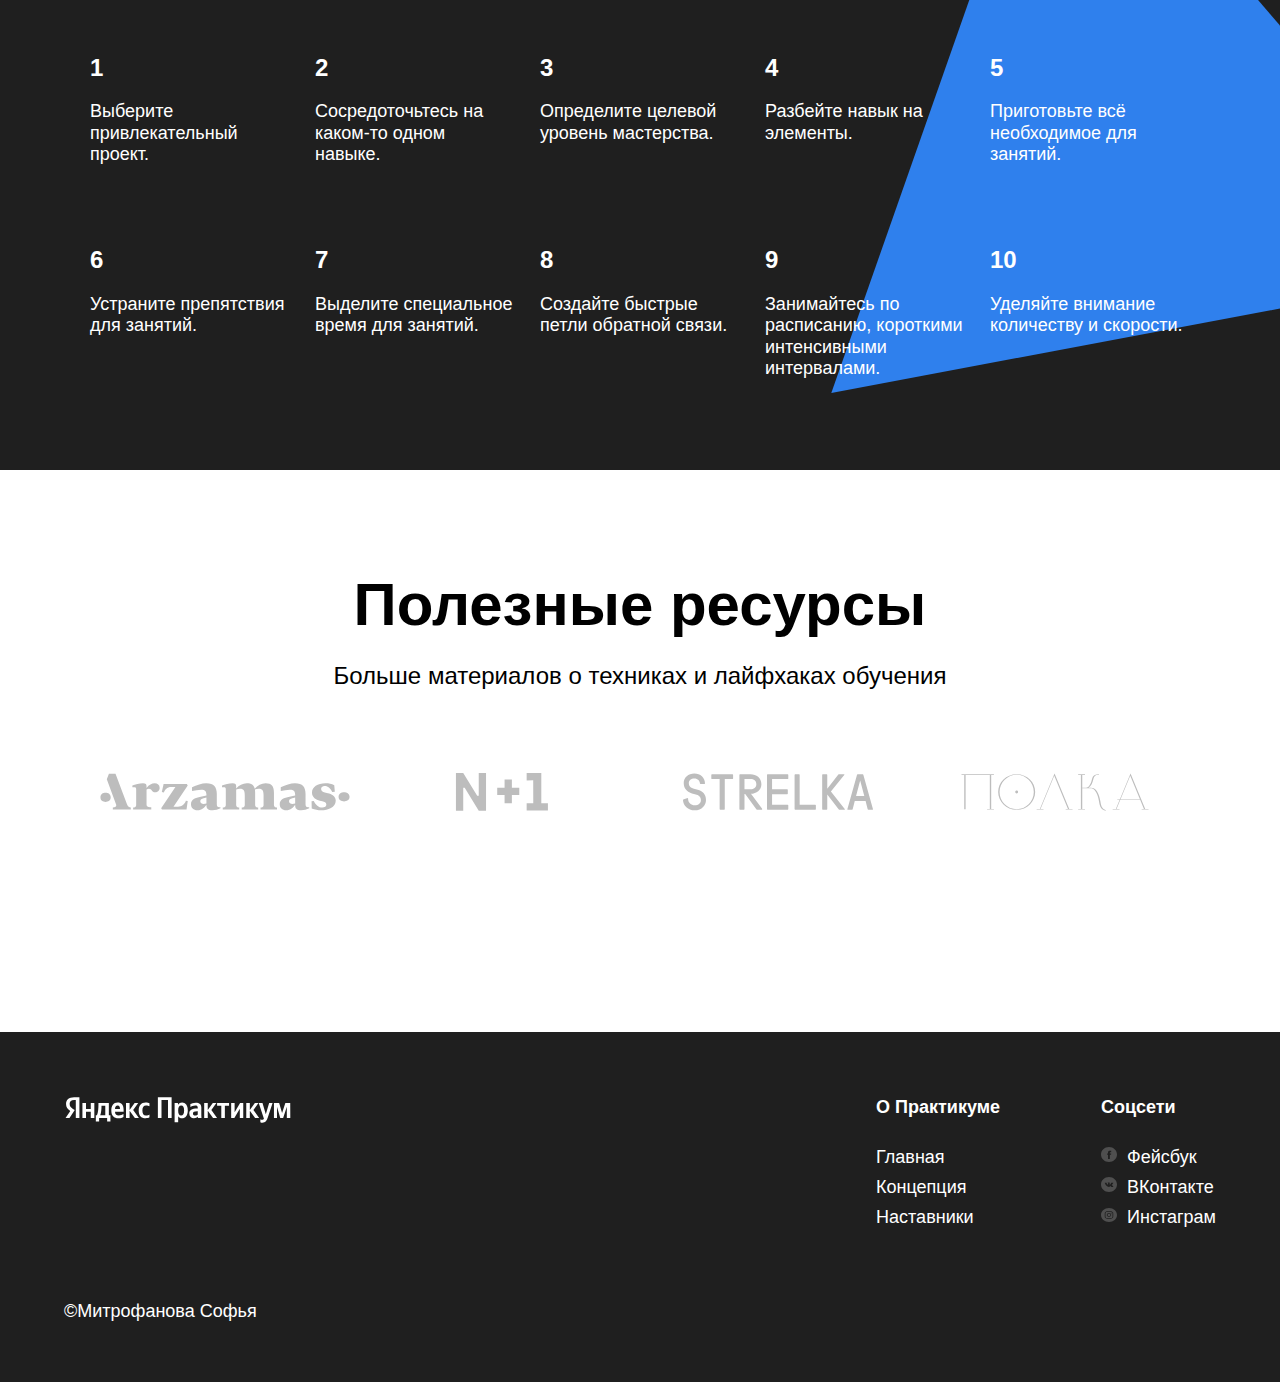
==== commit ad4da391: "второй проект второе ревью" ====
--- a/index.html
+++ b/index.html
@@ -4,7 +4,6 @@
   <meta charset="UTF-8">
   <meta name="viewport" content="width=device-width, initial-scale=1.0">
   <title>Научиться учиться</title>
-  <link rel="stylesheet" href="vendor/normalize.css">
   <link rel="stylesheet" href="pages/index.css">
 </head>
  <body>
@@ -17,32 +16,32 @@
   <div class='header__square-pic rotation'></div>
 </header>
 <main>
-    <div class='description'>
-        <div class="two-columns">
+    <section class='description'>
+        <article class="two-columns">
             <h2 class="two-columns__brief">Главные проблемы в обучении</h2>
             <div class="two-columns__main-text">
                 <p class="two-columns__paragraph">Ни в школе, ни в институте нас не учат тому, как правильно изучать материал. Мы готовимся к экзаменам и учим билеты. Мы тренируемся решать однообразные задачи, чтобы лучше сдать тест, но часто в итоге это не дает нам реального знания. Зубрежка быстро выветривается и не приносит пользы.</p>
                 <p class="two-columns__paragraph"> <span class="two-columns__span-accent">Вывод:</span> учиться тоже нужно уметь, но почему-то этому мало где учат. Что с этим делать?</p>
                 <p class="two-columns__paragraph">Конкретные техники и упражнения помогают изменить подход к обучению, сделать его эффективным и захватывающим. Эти же техники применяются на примере обучения в Практикуме.</p>
             </div>
-        </div>
-      </div>
+        </article>
+    </section>
     <section class="techniques">
-        <h3 class="section-title">Техники обучения</h3>
+        <h2 class="section-title">Техники обучения</h2>
         <p class="section-subtitle">Пять практик от Барбары Оакли</p>
         <div class="cards">
             <div class="cards__item">
-                <img class="cards__image" src="images/cards-attention.png" alt="книга">
+                <img class="cards__image" src="images/cards-attention.png" alt="книга 101 эссе">
                 <h4 class="cards__title">Два вида внимания</h4>
                 <p class="cards__description">Глубокие знания возникают, если чередовать сфокусированное и рассеянное мышление.</p>
                 </div>
                 <div class="cards__item">
-                <img class="cards__image" src="images/cards-recall.png" alt="скульптура">
+                <img class="cards__image" src="images/cards-recall.png" alt="скульптура мальчика">
                 <h4 class="cards__title">Recall</h4>
                 <p class="cards__description">Вспоминайте изученное — это позволит соединить разрозненные порции памяти.</p>
                 </div>
                 <div class="cards__item">
-                <img class="cards__image" src="images/cards-interliving.png" alt="Интерливинг">
+                <img class="cards__image" src="images/cards-interliving.png" alt="белый коридор">
                 <h4 class="cards__title">Интерливинг</h4>
                 <p class="cards__description">Изучайте несколько навыков одновременно, они обогащают друг друга.</p>
                 </div>
@@ -55,73 +54,66 @@
                 <img class="cards__image" src="images/cards-competence.png" alt="стопка книг">
                 <h4 class="cards__title">Иллюзия компетентности</h4>
                 <p class="cards__description">Повторите про себя, запишите, расскажите другу: вам только кажется, что вы владеете новой темой.</p>
-                <div class="cards__item"></div>
-            </div>
-        </div>
-    </section>
-    <div class="video">
-        <h3 class="section-title">Видео нa TED</h3>
+            </div>
+        </div>
+    </section>
+    <section class="video">
+        <h2 class="section-title">Видео нa TED</h2>
         <p class="section-subtitle">Для тех, кто любит прокрастинировать</p>
         <div class="video__iframes">
-            <div>
-                <iframe class="video__iframe" width="515" height="316"
-                src="https://www.youtube.com/embed/5MgBikgcWnY" allowfullscreen></iframe>
-            </div>
-            <div>
-                <iframe class="video__iframe" width="515" height="316"
-                src="https://www.youtube.com/embed/arj7oStGLkU" allowfullscreen></iframe>
-            </div>
-        </div>
-    </div>
-    <div class="oakley">
-        <div class="two-columns">
+                <iframe class="video__iframe" src="https://www.youtube.com/embed/5MgBikgcWnY" allowfullscreen></iframe>
+                <iframe class="video__iframe" src="https://www.youtube.com/embed/arj7oStGLkU" allowfullscreen></iframe>
+        </div>
+    </section>
+    <section class="oakley">
+        <article class="two-columns">
           <h2 class="two-columns__brief"> История Барбары Оакли.</h2>
           <div class="two-columns__main-text">
             <p class="two-columns__paragraph">С детства Барбаре не давалась математика. Она считала себя законченным гуманитарием, причём далеко не самым умным. В армии она изучала русский язык, чтобы получить надбавку, да так успешно, что её выдвинули в командиры. Но для продвижения по службе нужно было сдавать математику. И тогда Барбара придумала свой подход к точным наукам. Оказалось, если вам что-то «плохо даётся», ваши добытые трудом знания гораздо глубже, чем у тех, кому всё ясно с первого взгляда.</p>
           </div>
-        </div>
-    </div>
+        </article>
+    </section>
 <section class="feynman">
     <h2 class="feynman__title">Метод Фейнмана</h2>
     <p class="feynman__subtitle">Выучить и не забыть.</p>
     <a href="#" class="feynman__link">Подробнее &#8594;</a>
 </section>
 <section class="digits">
-    <h3 class="section-title">Цифры и факты</h3>
+    <h2 class="section-title">Цифры и факты</h2>
     <p class="section-subtitle">Про учёбу и мозг</p>
     <div class="table">
         <div class="table__cell">
-            <h4 class="table__heading">86 миллиардов</h4>
+            <h3 class="table__heading">86 миллиардов</h3>
             <p class="table__text">Число нейронов в мозге человека</p>
         </div>
         <div class="table__cell">
-            <h4 class="table__heading">2.1 миллиарда</h4>
+            <h3 class="table__heading">2.1 миллиарда</h3>
             <p class="table__text">Число нуждающихся в повышении квалификации</p>
             <p class=" table__text">Всемирный Банк, 2017</p>
         </div>
         <div class="table__cell">
-            <h4 class="table__heading">1000 терабайт</h4>
+            <h3 class="table__heading">1000 терабайт</h3>
             <p class="table__text">Объём памяти человека</p>
         </div>
         <div class="table__cell">
-            <h4 class="table__heading">500 триллионов</h4>
+            <h3 class="table__heading">500 триллионов</h3>
             <p class="table__text">Число ответственных за обучение нервных синапсов у взрослого человека</p>
         </div>
         <div class="table__cell">
-            <h4 class="table__heading">420 миллионов</h4>
+            <h3 class="table__heading">420 миллионов</h3>
             <p class="table__text">Число взрослых людей моложе 25 лет, не имеющих образования для трудоустройства</p>
             <p class="table__text">Всемирный Банк, 2017</p>
         </div>
         <div class="table__cell">
-            <h4 class="table__heading">17–20 лет</h4>
+            <h3 class="table__heading">17–20 лет</h3>
             <p class="table__text">Пик обучаемости</p>
         </div>
         <div class="table__cell">
-            <h4 class="table__heading">1885 год</h4>
+            <h3 class="table__heading">1885 год</h3>
             <p class="table__text">Открытие кривой забывания</p>
         </div>
         <div class="table__cell">
-            <h4 class="table__heading">1889 год</h4>
+            <h3 class="table__heading">1889 год</h3>
             <p class="table__text">Открытие условного рефлекса</p>
         </div>
     </div>
@@ -129,7 +121,7 @@
         <section class="khan">
             <div class="khan__container">
                 <p class="khan__author">Салман Хан</p>
-                <h3 class="khan__title">Весь мир — школа</h3>
+                <h2 class="khan__title">Весь мир — школа</h2>
                 <p class="khan__quote">Страсть и новаторство Сала Хана меняют процесс обучения миллионов студентов по всему миру. Книгу «Весь мир — школа» нужно прочитать всем, кто занимается образованием — так учащиеся повсюду смогут получить навыки и знания, которые приносят успех в школе, карьере и жизни.</p>
                 <p class="khan__quote-author">Джордж Лукас</p>
                 <p class="khan__quote-author-subline">Кинорежиссер, продюсер</p>
@@ -140,54 +132,54 @@
             </div>
         </section>
 <section class="kaufman">
-    <h3 class="section-title section-title_theme_dark">Принципы обучения</h3>
+    <h2 class="section-title section-title_theme_dark">Принципы обучения</h2>
     <p class="section-subtitle section-subtitle_theme_dark">от Джоша Кауфмана</p>
     <div class="kaufman__triangle rotation"></div>
     <div class="table table_theme_dark">
         <div class="table__cell table__cell_theme_dark">
-            <p class="table__heading table__heading_theme_dark">1</p>
+            <h3 class="table__heading table__heading_theme_dark">1</h3>
             <p class="table__text table__text_theme_dark">Выберите привлекательный проект.</p>
         </div>
         <div class="table__cell table__cell_theme_dark">
-            <p class="table__heading table__heading_theme_dark">2</p>
+            <h3 class="table__heading table__heading_theme_dark">2</h3>
             <p class="table__text table__text_theme_dark">Сосредоточьтесь на каком-то одном навыке.</p>
         </div>
         <div class="table__cell table__cell_theme_dark">
-            <p class="table__heading table__heading_theme_dark">3</p>
+            <h3 class="table__heading table__heading_theme_dark">3</h3>
             <p class="table__text table__text_theme_dark">Определите целевой уровень мастерства.</p>
         </div>
         <div class="table__cell table__cell_theme_dark">
-            <p class="table__heading table__heading_theme_dark">4</p>
+            <h3 class="table__heading table__heading_theme_dark">4</h3>
             <p class="table__text table__text_theme_dark">Разбейте навык на элементы.</p>
         </div>
         <div class="table__cell table__cell_theme_dark">
-            <p class="table__heading table__heading_theme_dark">5</p>
+            <h3 class="table__heading table__heading_theme_dark">5</h3>
             <p class="table__text table__text_theme_dark">Приготовьте всё необходимое для занятий.</p>
         </div>
         <div class="table__cell table__cell_theme_dark">
-            <p class="table__heading table__heading_theme_dark">6</p>
+            <h3 class="table__heading table__heading_theme_dark">6</h3>
             <p class="table__text table__text_theme_dark">Устраните препятствия для занятий.</p>
         </div>
         <div class="table__cell table__cell_theme_dark">
-            <p class="table__heading table__heading_theme_dark">7</p>
+            <h3 class="table__heading table__heading_theme_dark">7</h3>
             <p class="table__text table__text_theme_dark">Выделите специальное время для занятий.</p>
         </div>
         <div class="table__cell table__cell_theme_dark">
-            <p class="table__heading table__heading_theme_dark">8</p>
+            <h3 class="table__heading table__heading_theme_dark">8</h3>
             <p class="table__text table__text_theme_dark">Создайте быстрые петли обратной связи.</p>
         </div>
         <div class="table__cell table__cell_theme_dark">
-            <p class="table__heading table__heading_theme_dark">9</p>
+            <h3 class="table__heading table__heading_theme_dark">9</h3>
             <p class="table__text table__text_theme_dark">Занимайтесь по расписанию, короткими интенсивными интервалами.</p>
         </div>
         <div class="table__cell table__cell_theme_dark">
-            <p class="table__heading table__heading_theme_dark">10</p>
+            <h3 class="table__heading table__heading_theme_dark">10</h3>
             <p class="table__text table__text_theme_dark">Уделяйте внимание количеству и скорости.</p>
         </div>
     </div>
 </section>
 <section class="resources">
-    <h3 class="section-title">Полезные ресурсы</h3>
+    <h2 class="section-title">Полезные ресурсы</h2>
     <p class="section-subtitle">Больше материалов о техниках и лайфхаках обучения</p>
     <div class="resources__logo-zone">
         <a href="#" class="resources__link"><img src="images/logo/resources-arzamas.svg" class="resources__logo" alt="арзамас"></a>
--- a/pages/index.css
+++ b/pages/index.css
@@ -1,3 +1,4 @@
+@import url(../vendor/normalize.css);
 @import url(../blocks/header/__link/header__link.css);
 @import url(../blocks/header/__main-illustration/header__main-illustration.css);
 @import url(../blocks/header/__square-pic/header__square-pic.css);
@@ -5,24 +6,24 @@
 @import url(../blocks/header/__subtitle/header__subtitle.css);
 @import url(../blocks/header/header.css);
 @import url(../blocks/description/description.css);
-@import url(../blocks/description/two-columns/two-columns.css);
-@import url(../blocks/description/two-columns/__brief/two-columns__brief.css);
-@import url(../blocks/description/two-columns/__main-text/two-columns__main-text.css);
-@import url(../blocks/description/two-columns/__paragraph/two-columns__paragraph.css);
-@import url(../blocks/description/two-columns/__span-accent/two-columns__span-accent.css);
+@import url(../blocks/two-columns/two-columns.css);
+@import url(../blocks/two-columns/__brief/two-columns__brief.css);
+@import url(../blocks/two-columns/__main-text/two-columns__main-text.css);
+@import url(../blocks/two-columns/__paragraph/two-columns__paragraph.css);
+@import url(../blocks/two-columns/__span-accent/two-columns__span-accent.css);
 @import url(../blocks/digits/digits.css);
-@import url(../blocks/digits/section-title/section-title.css);
-@import url(../blocks/digits/section-title/_theme/section-title_theme_dark.css);
-@import url(../blocks/digits/section-subtitle/_theme/section-subtitle_theme_dark.css);
-@import url(../blocks/digits/section-subtitle/section-subtitle.css);
-@import url(../blocks/digits/table/table.css);
-@import url(../blocks/digits/table/__cell/table__cell.css);
-@import url(../blocks/digits/table/__cell/_theme/table__cell_theme_dark.css);
-@import url(../blocks/digits/table/__heading/table__heading.css);
-@import url(../blocks/digits/table/__heading/_theme/table__heading_theme_dark.css);
-@import url(../blocks/digits/table/__text/table__text.css);
-@import url(../blocks/digits/table/__text/_theme/table__text_theme_dark.css);
-@import url(../blocks/digits/table/_theme/table_theme_dark.css);
+@import url(../blocks/section-title/section-title.css);
+@import url(../blocks/section-title/_theme/section-title_theme_dark.css);
+@import url(../blocks/section-subtitle/_theme/section-subtitle_theme_dark.css);
+@import url(../blocks/section-subtitle/section-subtitle.css);
+@import url(../blocks/table/table.css);
+@import url(../blocks/table/__cell/table__cell.css);
+@import url(../blocks/table/__cell/_theme/table__cell_theme_dark.css);
+@import url(../blocks/table/__heading/table__heading.css);
+@import url(../blocks/table/__heading/_theme/table__heading_theme_dark.css);
+@import url(../blocks/table/__text/table__text.css);
+@import url(../blocks/table/__text/_theme/table__text_theme_dark.css);
+@import url(../blocks/table/_theme/table_theme_dark.css);
 @import url(../blocks/feynman/feynman.css);
 @import url(../blocks/feynman/__link/feynman__link.css);
 @import url(../blocks/feynman/__subtitle/feynman__subtitle.css);
@@ -57,14 +58,13 @@
 @import url(../blocks/page/page.css);
 @import url(../blocks/resources/__logo-zone/resources__logo-zone.css);
 @import url(../blocks/techniques/techniques.css);
-@import url(../blocks/techniques/cards/cards.css);
-@import url(../blocks/techniques/cards/__description/cards__description.css);
-@import url(../blocks/techniques/cards/__image/cards__image.css);
-@import url(../blocks/techniques/cards/__item/cards__item.css);
-@import url(../blocks/techniques/cards/__title/cards__title.css);
+@import url(../blocks/cards/cards.css);
+@import url(../blocks/cards/__description/cards__description.css);
+@import url(../blocks/cards/__image/cards__image.css);
+@import url(../blocks/cards/__item/cards__item.css);
+@import url(../blocks/cards/__title/cards__title.css);
 @import url(../blocks/video/__iframe/video__iframe.css);
 @import url(../blocks/video/__iframes/video__iframes.css);
 @import url(../blocks/video/video.css);
 @import url(../blocks/rotation/rotation.css);
-@import url(../blocks/resources/__logo/resources__logo.css);
-@import url(../vendor/normalize.css);+@import url(../blocks/resources/__logo/resources__logo.css);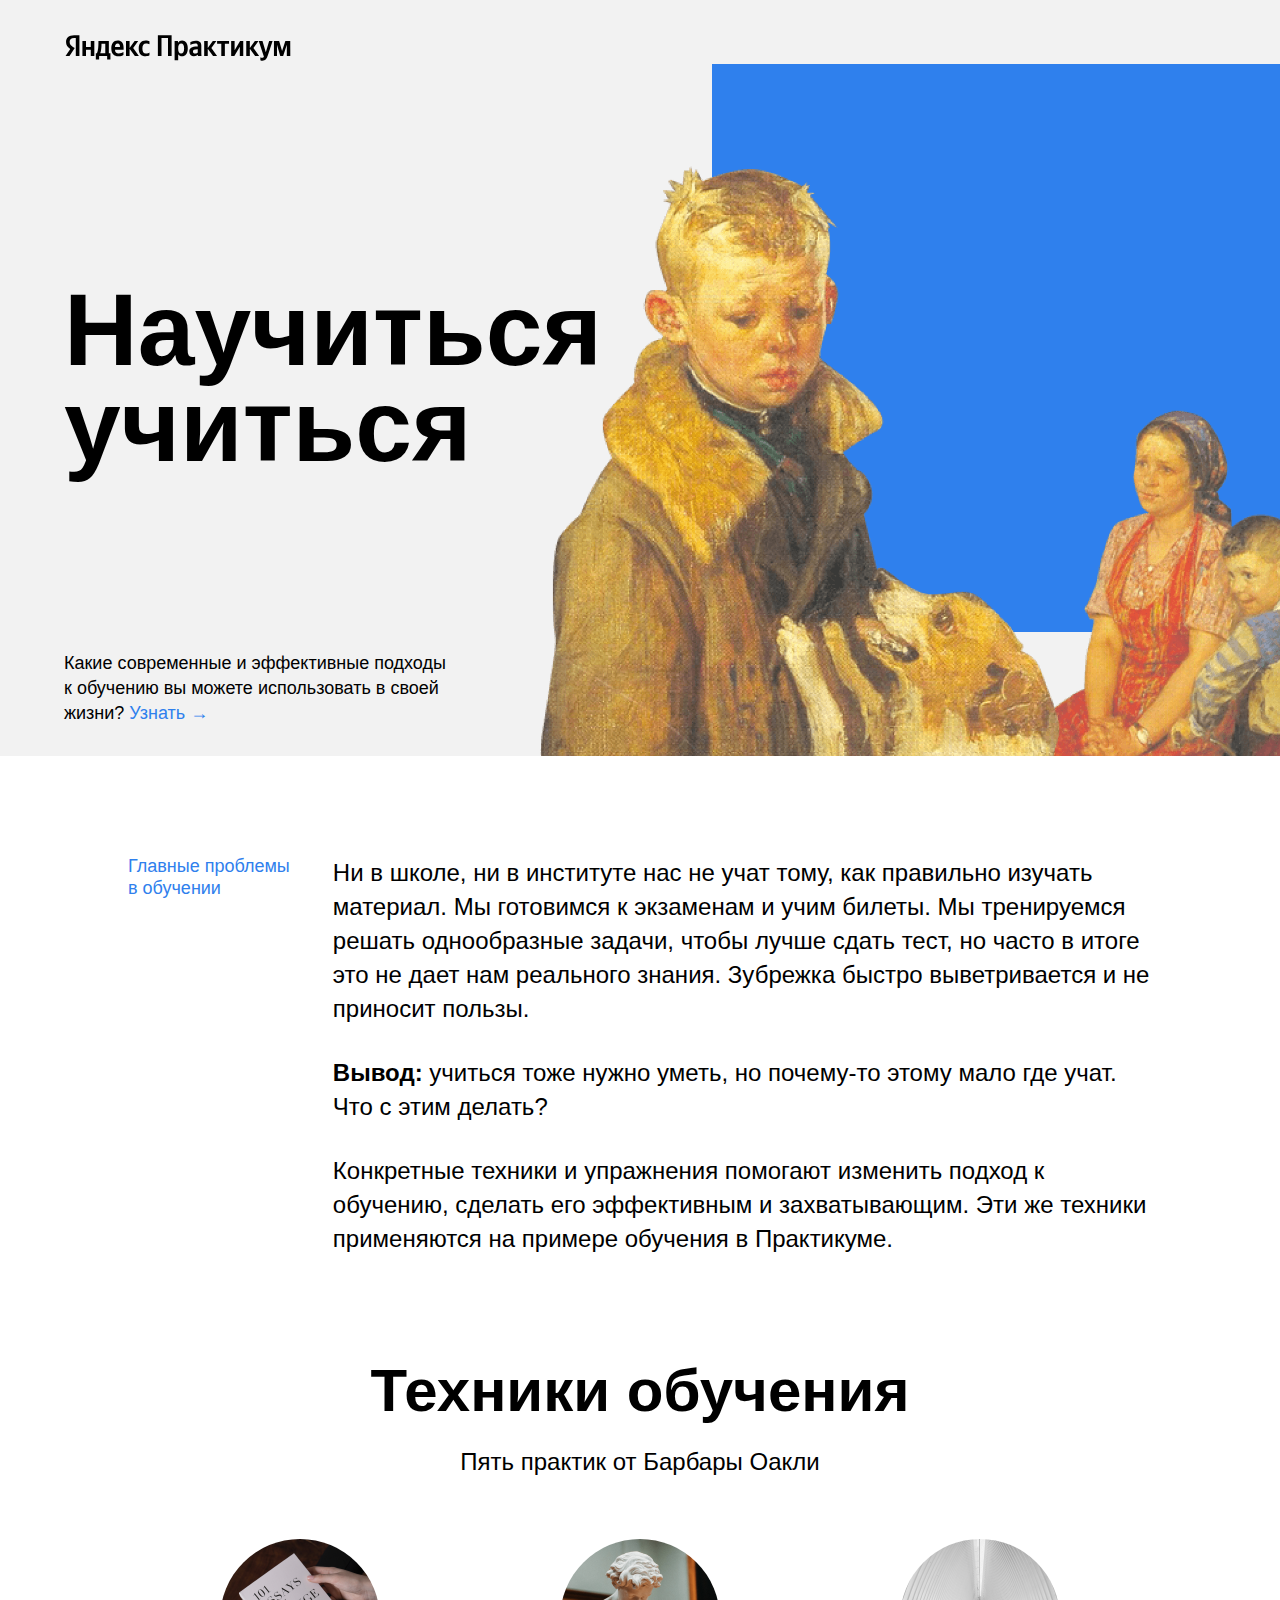
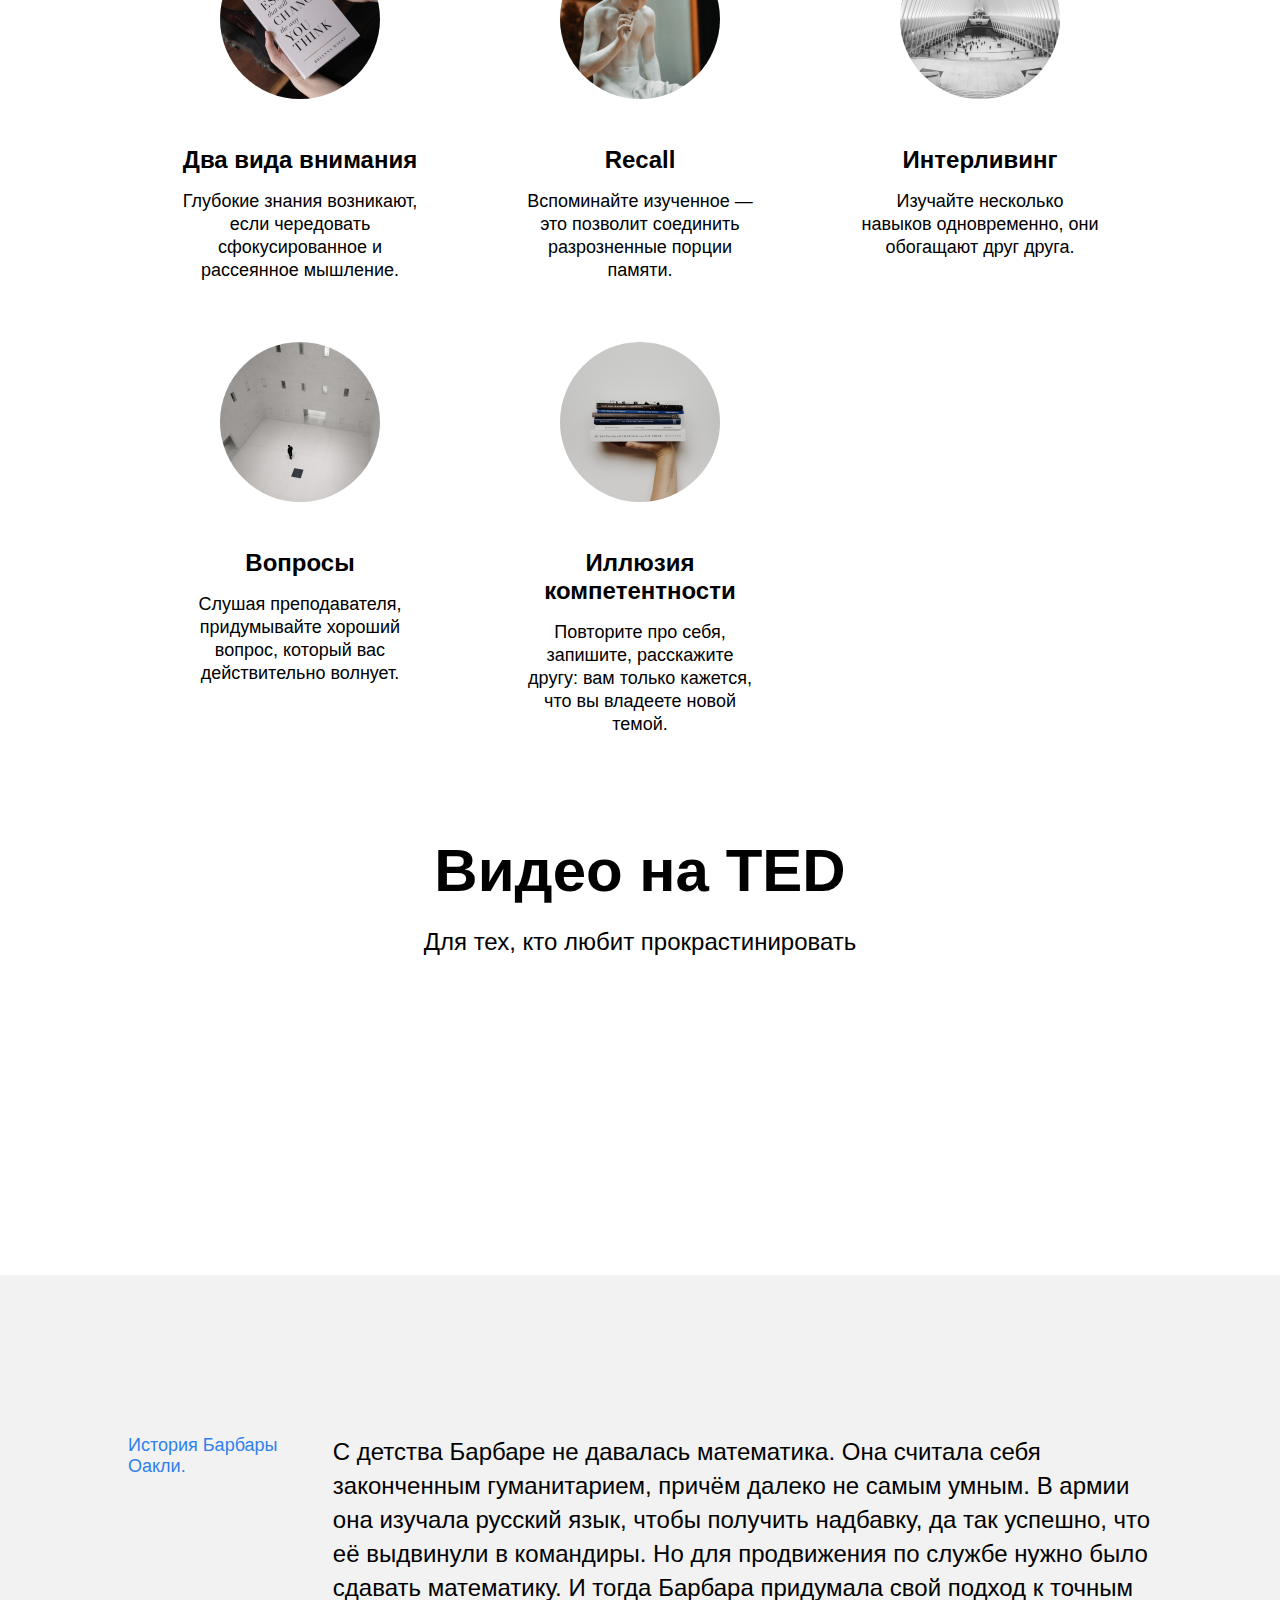
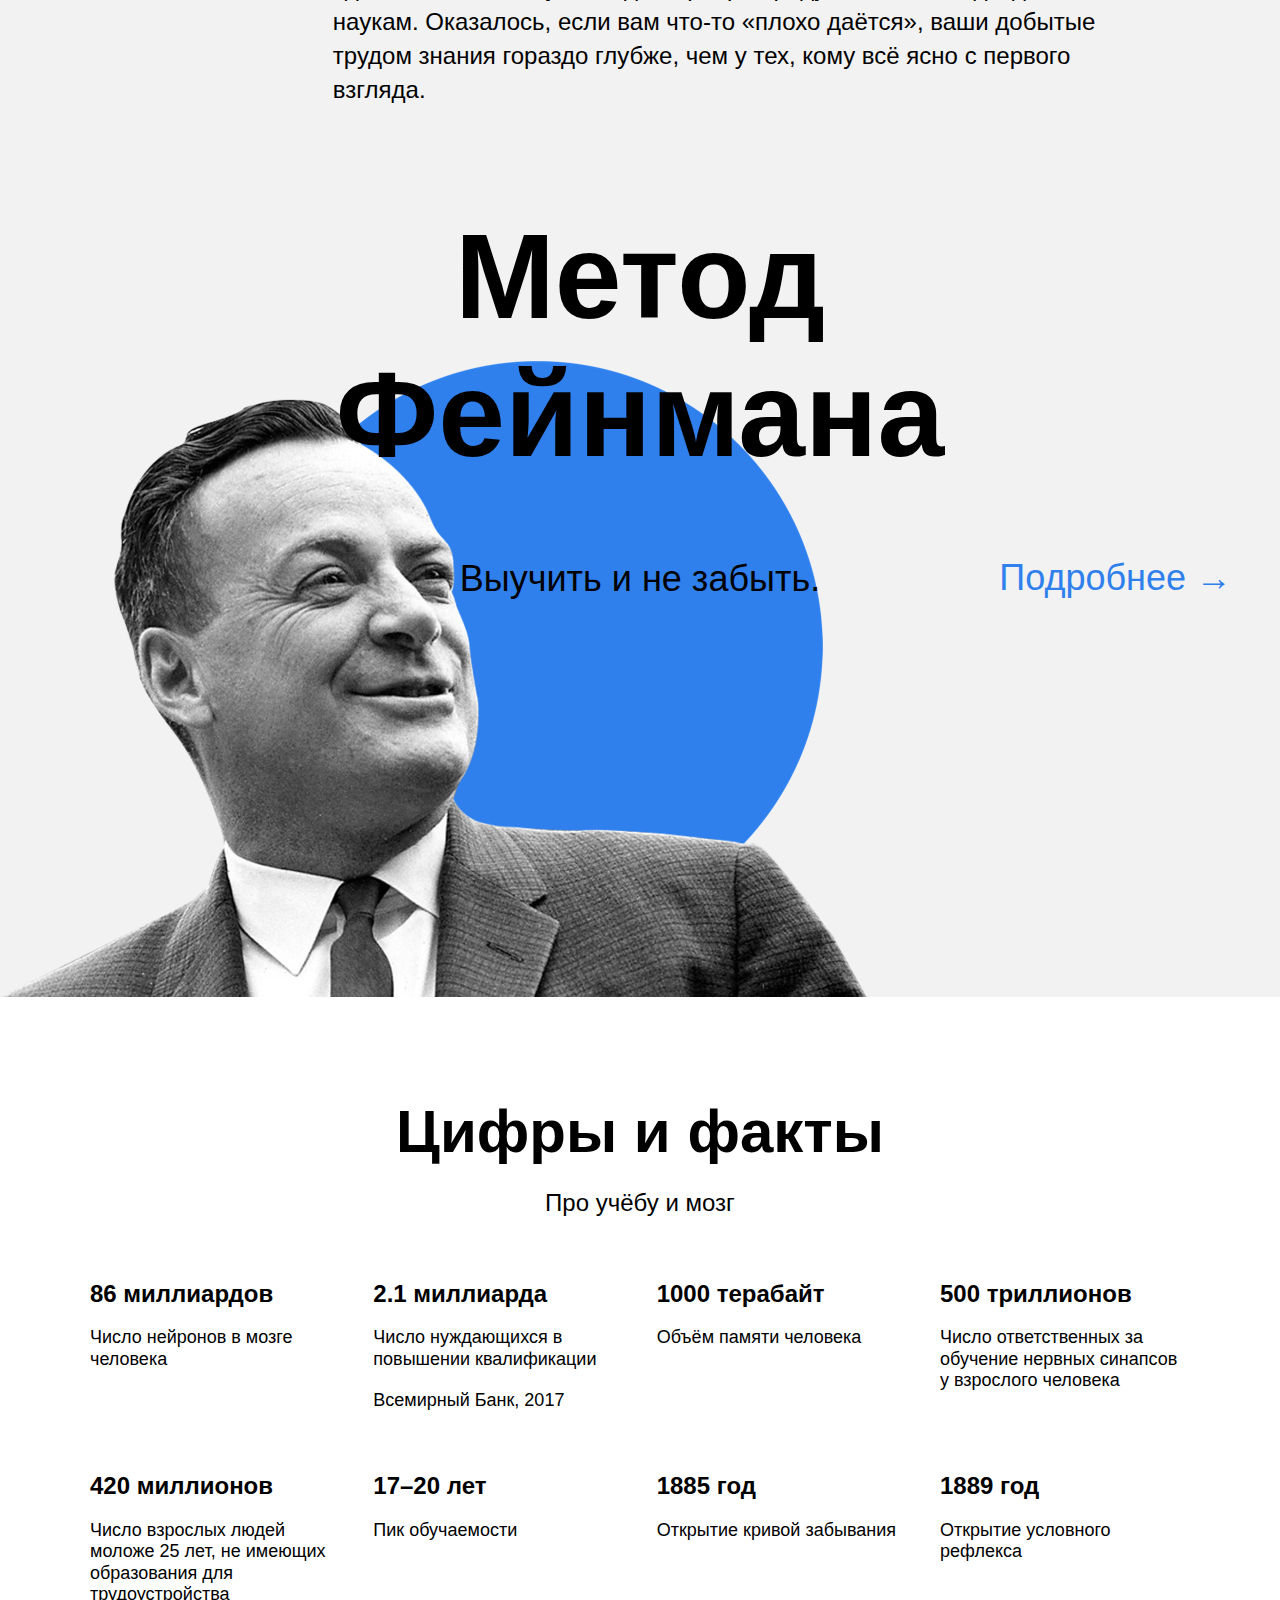
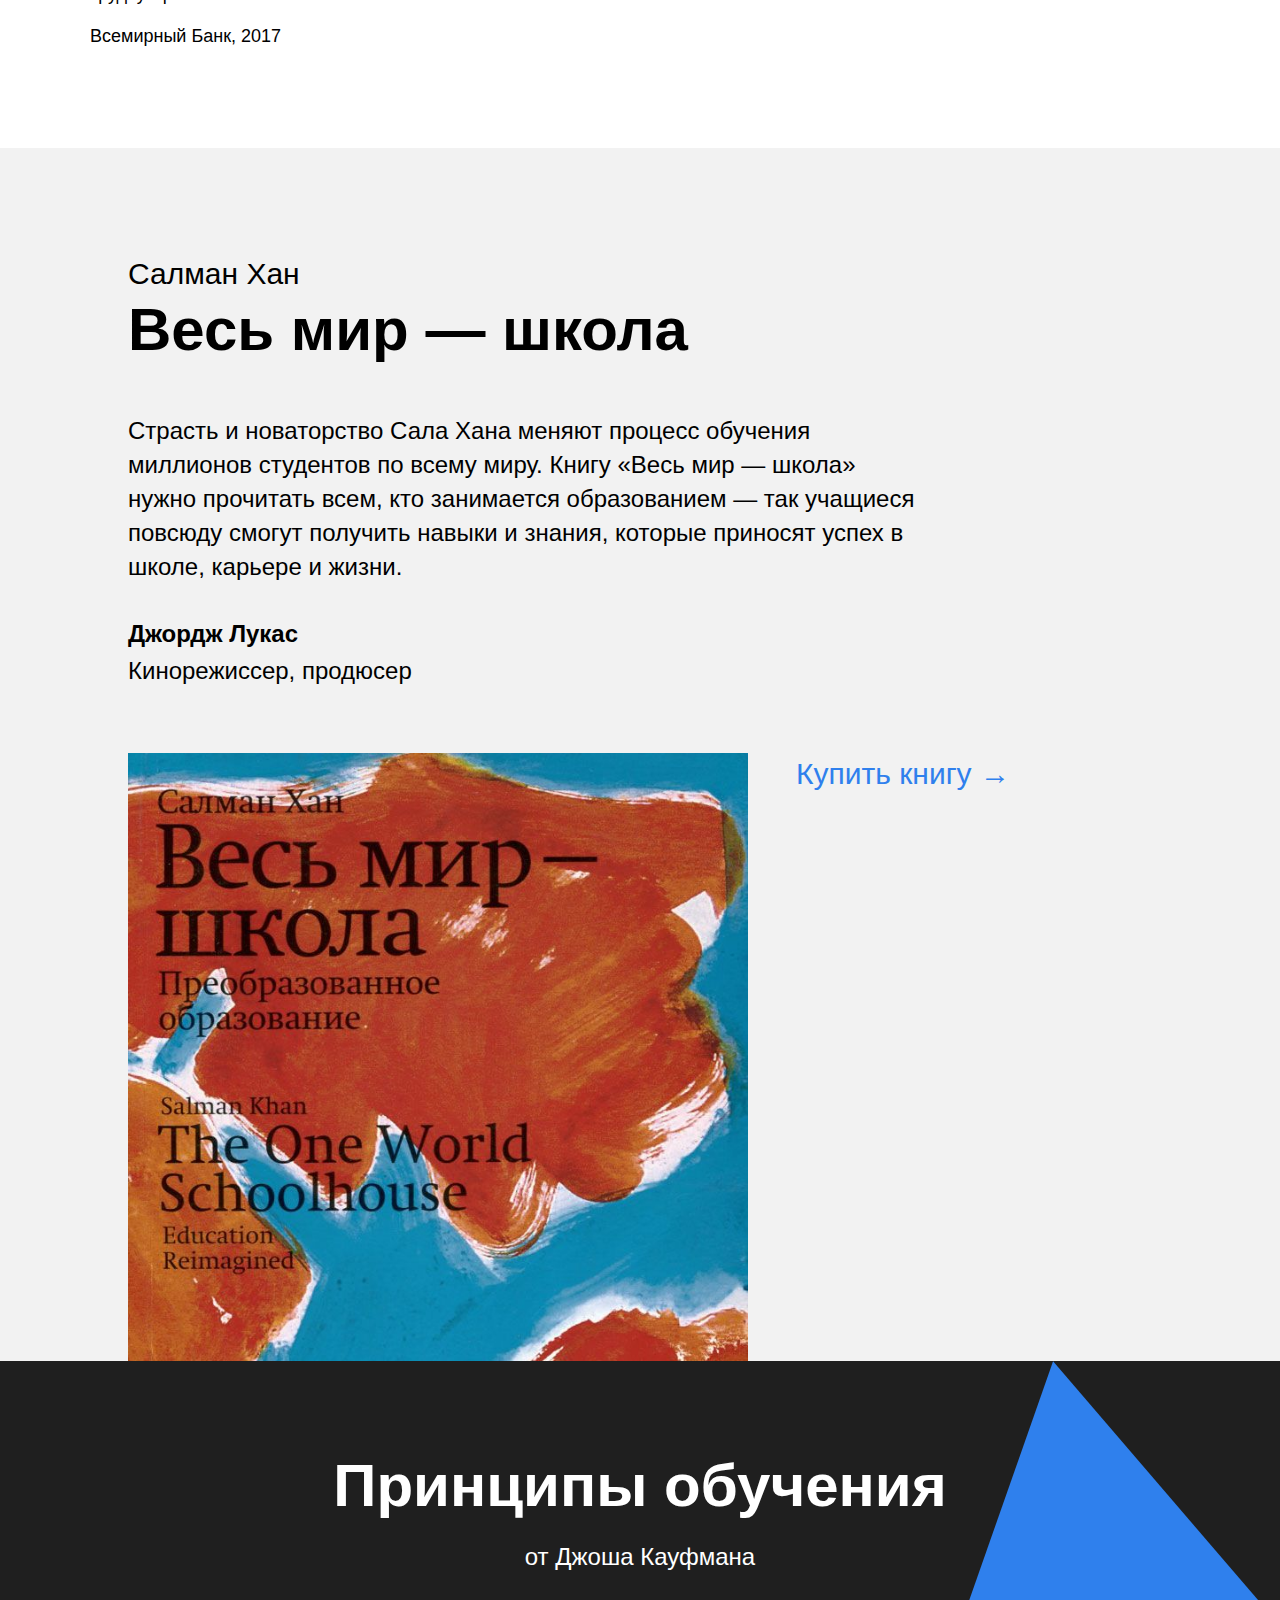
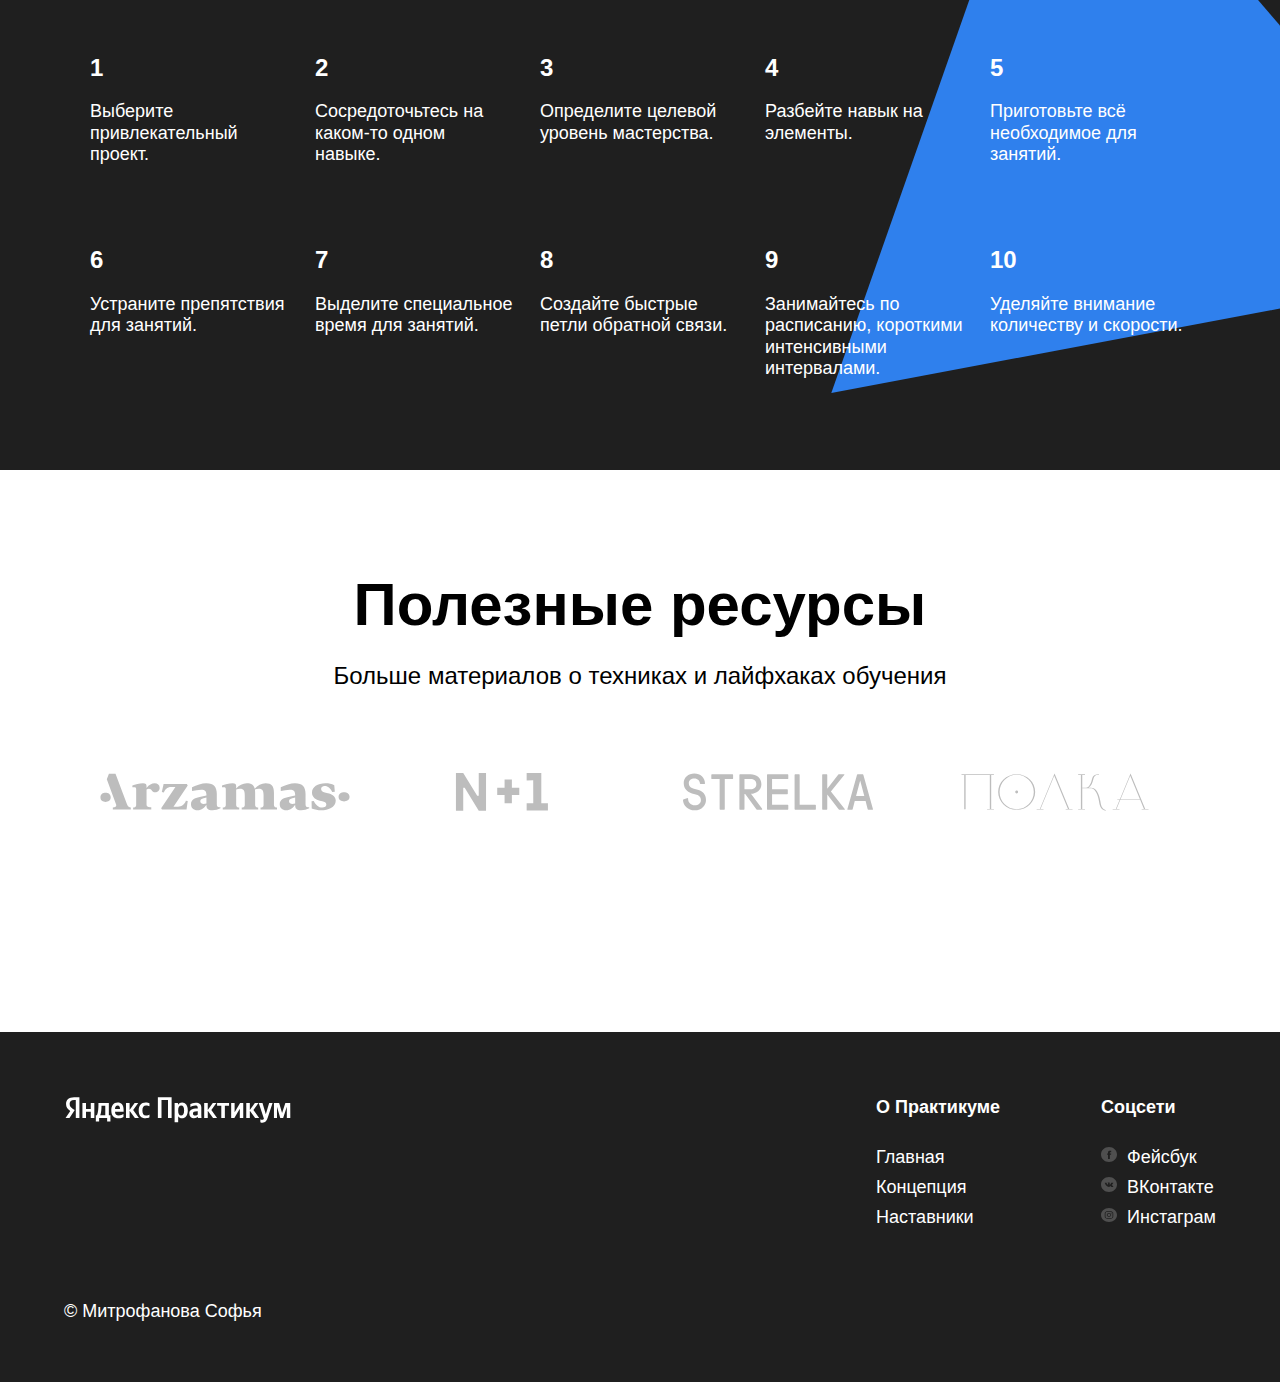
==== commit c81eff99: "оформление README" ====
--- a/index.html
+++ b/index.html
@@ -1,222 +1,390 @@
 <!DOCTYPE html>
 <html lang="ru">
-<head>
-  <meta charset="UTF-8">
-  <meta name="viewport" content="width=device-width, initial-scale=1.0">
-  <title>Научиться учиться</title>
-  <link rel="stylesheet" href="pages/index.css">
-</head>
- <body>
-  <div class="page">
-<header class='header'>
-  <div class=' logo logo_place_header'></div>
-  <h1 class='header__title'>Научиться учиться</h1>
-  <p class='header__subtitle'>Какие современные и эффективные подходы к обучению вы можете использовать в своей жизни? <a href='#' class='header__link'> Узнать &#8594;</a></p>
-  <img class='header__main-illustration' src='images/header-image.png' alt='Опять двойка» — картина художника Фёдора Решетникова, созданная в 1952 году.'>
-  <div class='header__square-pic rotation'></div>
-</header>
-<main>
-    <section class='description'>
-        <article class="two-columns">
+  <head>
+    <meta charset="UTF-8" />
+    <meta name="viewport" content="width=device-width, initial-scale=1.0" />
+    <title>Научиться учиться</title>
+    <link rel="stylesheet" href="pages/index.css" />
+  </head>
+  <body>
+    <div class="page">
+      <header class="header">
+        <div class="logo logo_place_header"></div>
+        <h1 class="header__title">Научиться учиться</h1>
+        <p class="header__subtitle">
+          Какие современные и эффективные подходы к обучению вы можете
+          использовать в своей жизни?
+          <a href="#" class="header__link"> Узнать &#8594;</a>
+        </p>
+        <img
+          class="header__main-illustration"
+          src="images/header-image.png"
+          alt="Опять двойка» — картина художника Фёдора Решетникова, созданная в 1952 году."
+        />
+        <div class="header__square-pic rotation"></div>
+      </header>
+      <main>
+        <section class="description">
+          <article class="two-columns">
             <h2 class="two-columns__brief">Главные проблемы в обучении</h2>
             <div class="two-columns__main-text">
-                <p class="two-columns__paragraph">Ни в школе, ни в институте нас не учат тому, как правильно изучать материал. Мы готовимся к экзаменам и учим билеты. Мы тренируемся решать однообразные задачи, чтобы лучше сдать тест, но часто в итоге это не дает нам реального знания. Зубрежка быстро выветривается и не приносит пользы.</p>
-                <p class="two-columns__paragraph"> <span class="two-columns__span-accent">Вывод:</span> учиться тоже нужно уметь, но почему-то этому мало где учат. Что с этим делать?</p>
-                <p class="two-columns__paragraph">Конкретные техники и упражнения помогают изменить подход к обучению, сделать его эффективным и захватывающим. Эти же техники применяются на примере обучения в Практикуме.</p>
-            </div>
-        </article>
-    </section>
-    <section class="techniques">
-        <h2 class="section-title">Техники обучения</h2>
-        <p class="section-subtitle">Пять практик от Барбары Оакли</p>
-        <div class="cards">
-            <div class="cards__item">
-                <img class="cards__image" src="images/cards-attention.png" alt="книга 101 эссе">
-                <h4 class="cards__title">Два вида внимания</h4>
-                <p class="cards__description">Глубокие знания возникают, если чередовать сфокусированное и рассеянное мышление.</p>
-                </div>
-                <div class="cards__item">
-                <img class="cards__image" src="images/cards-recall.png" alt="скульптура мальчика">
-                <h4 class="cards__title">Recall</h4>
-                <p class="cards__description">Вспоминайте изученное — это позволит соединить разрозненные порции памяти.</p>
-                </div>
-                <div class="cards__item">
-                <img class="cards__image" src="images/cards-interliving.png" alt="белый коридор">
-                <h4 class="cards__title">Интерливинг</h4>
-                <p class="cards__description">Изучайте несколько навыков одновременно, они обогащают друг друга.</p>
-                </div>
-                <div class="cards__item">
-                <img class="cards__image" src="images/cards-question.png" alt="белая комната">
-                <h4 class="cards__title">Вопросы</h4>
-                <p class="cards__description">Слушая преподавателя, придумывайте хороший вопрос, который вас действительно волнует.</p>
-                </div>
-                <div class="cards__item">
-                <img class="cards__image" src="images/cards-competence.png" alt="стопка книг">
-                <h4 class="cards__title">Иллюзия компетентности</h4>
-                <p class="cards__description">Повторите про себя, запишите, расскажите другу: вам только кажется, что вы владеете новой темой.</p>
-            </div>
+              <p class="two-columns__paragraph">
+                Ни в школе, ни в институте нас не учат тому, как правильно
+                изучать материал. Мы готовимся к экзаменам и учим билеты. Мы
+                тренируемся решать однообразные задачи, чтобы лучше сдать тест,
+                но часто в итоге это не дает нам реального знания. Зубрежка
+                быстро выветривается и не приносит пользы.
+              </p>
+              <p class="two-columns__paragraph">
+                <span class="two-columns__span-accent">Вывод:</span> учиться
+                тоже нужно уметь, но почему-то этому мало где учат. Что с этим
+                делать?
+              </p>
+              <p class="two-columns__paragraph">
+                Конкретные техники и упражнения помогают изменить подход к
+                обучению, сделать его эффективным и захватывающим. Эти же
+                техники применяются на примере обучения в Практикуме.
+              </p>
+            </div>
+          </article>
+        </section>
+        <section class="techniques">
+          <h2 class="section-title">Техники обучения</h2>
+          <p class="section-subtitle">Пять практик от Барбары Оакли</p>
+          <div class="cards">
+            <div class="cards__item">
+              <img
+                class="cards__image"
+                src="images/cards-attention.png"
+                alt="книга 101 эссе"
+              />
+              <h3 class="cards__title">Два вида внимания</h3>
+              <p class="cards__description">
+                Глубокие знания возникают, если чередовать сфокусированное и
+                рассеянное мышление.
+              </p>
+            </div>
+            <div class="cards__item">
+              <img
+                class="cards__image"
+                src="images/cards-recall.png"
+                alt="скульптура мальчика"
+              />
+              <h3 class="cards__title">Recall</h3>
+              <p class="cards__description">
+                Вспоминайте изученное — это позволит соединить разрозненные
+                порции памяти.
+              </p>
+            </div>
+            <div class="cards__item">
+              <img
+                class="cards__image"
+                src="images/cards-interliving.png"
+                alt="белый коридор"
+              />
+              <h3 class="cards__title">Интерливинг</h3>
+              <p class="cards__description">
+                Изучайте несколько навыков одновременно, они обогащают друг
+                друга.
+              </p>
+            </div>
+            <div class="cards__item">
+              <img
+                class="cards__image"
+                src="images/cards-question.png"
+                alt="белая комната"
+              />
+              <h3 class="cards__title">Вопросы</h3>
+              <p class="cards__description">
+                Слушая преподавателя, придумывайте хороший вопрос, который вас
+                действительно волнует.
+              </p>
+            </div>
+            <div class="cards__item">
+              <img
+                class="cards__image"
+                src="images/cards-competence.png"
+                alt="стопка книг"
+              />
+              <h3 class="cards__title">Иллюзия компетентности</h3>
+              <p class="cards__description">
+                Повторите про себя, запишите, расскажите другу: вам только
+                кажется, что вы владеете новой темой.
+              </p>
+            </div>
+          </div>
+        </section>
+        <section class="video">
+          <h2 class="section-title">Видео нa TED</h2>
+          <p class="section-subtitle">Для тех, кто любит прокрастинировать</p>
+          <div class="video__iframes">
+            <iframe
+              class="video__iframe"
+              src="https://www.youtube.com/embed/5MgBikgcWnY"
+              allowfullscreen
+            ></iframe>
+            <iframe
+              class="video__iframe"
+              src="https://www.youtube.com/embed/arj7oStGLkU"
+              allowfullscreen
+            ></iframe>
+          </div>
+        </section>
+        <section class="oakley">
+          <article class="two-columns">
+            <h2 class="two-columns__brief">История Барбары Оакли.</h2>
+            <div class="two-columns__main-text">
+              <p class="two-columns__paragraph">
+                С детства Барбаре не давалась математика. Она считала себя
+                законченным гуманитарием, причём далеко не самым умным. В армии
+                она изучала русский язык, чтобы получить надбавку, да так
+                успешно, что её выдвинули в командиры. Но для продвижения по
+                службе нужно было сдавать математику. И тогда Барбара придумала
+                свой подход к точным наукам. Оказалось, если вам что-то «плохо
+                даётся», ваши добытые трудом знания гораздо глубже, чем у тех,
+                кому всё ясно с первого взгляда.
+              </p>
+            </div>
+          </article>
+        </section>
+        <section class="feynman">
+          <h2 class="feynman__title">Метод Фейнмана</h2>
+          <p class="feynman__subtitle">Выучить и не забыть.</p>
+          <a
+            href="https://ru.hexlet.io/blog/posts/eto-snova-ya-rezinovaya-utochka#:~:text=%D0%A4%D0%B5%D0%B9%D0%BD%D0%BC%D0%B0%D0%BD%20%D1%81%D1%87%D0%B8%D1%82%D0%B0%D0%BB%2C%20%D1%87%D1%82%D0%BE%20%D0%B5%D1%81%D0%BB%D0%B8%20%D1%87%D0%B5%D0%BB%D0%BE%D0%B2%D0%B5%D0%BA,%D0%BA%D0%BE%D0%BD%D1%86%D0%B5%D0%BF%D1%86%D0%B8%D0%B8%20%E2%80%94%20%D0%BE%D1%81%D0%BE%D0%B1%D0%B5%D0%BD%D0%BD%D0%BE%20%D0%B8%D0%B7%20%D0%BC%D0%B8%D1%80%D0%B0%20%D1%84%D0%B8%D0%B7%D0%B8%D0%BA%D0%B8."
+            class="feynman__link"
+            >Подробнее &#8594;</a
+          >
+        </section>
+        <section class="digits">
+          <h2 class="section-title">Цифры и факты</h2>
+          <p class="section-subtitle">Про учёбу и мозг</p>
+          <div class="table">
+            <div class="table__cell">
+              <h3 class="table__heading">86 миллиардов</h3>
+              <p class="table__text">Число нейронов в мозге человека</p>
+            </div>
+            <div class="table__cell">
+              <h3 class="table__heading">2.1 миллиарда</h3>
+              <p class="table__text">
+                Число нуждающихся в повышении квалификации
+              </p>
+              <p class="table__text">Всемирный Банк, 2017</p>
+            </div>
+            <div class="table__cell">
+              <h3 class="table__heading">1000 терабайт</h3>
+              <p class="table__text">Объём памяти человека</p>
+            </div>
+            <div class="table__cell">
+              <h3 class="table__heading">500 триллионов</h3>
+              <p class="table__text">
+                Число ответственных за обучение нервных синапсов у взрослого
+                человека
+              </p>
+            </div>
+            <div class="table__cell">
+              <h3 class="table__heading">420 миллионов</h3>
+              <p class="table__text">
+                Число взрослых людей моложе 25 лет, не имеющих образования для
+                трудоустройства
+              </p>
+              <p class="table__text">Всемирный Банк, 2017</p>
+            </div>
+            <div class="table__cell">
+              <h3 class="table__heading">17–20 лет</h3>
+              <p class="table__text">Пик обучаемости</p>
+            </div>
+            <div class="table__cell">
+              <h3 class="table__heading">1885 год</h3>
+              <p class="table__text">Открытие кривой забывания</p>
+            </div>
+            <div class="table__cell">
+              <h3 class="table__heading">1889 год</h3>
+              <p class="table__text">Открытие условного рефлекса</p>
+            </div>
+          </div>
+        </section>
+        <section class="khan">
+          <div class="khan__container">
+            <p class="khan__author">Салман Хан</p>
+            <h2 class="khan__title">Весь мир — школа</h2>
+            <p class="khan__quote">
+              Страсть и новаторство Сала Хана меняют процесс обучения миллионов
+              студентов по всему миру. Книгу «Весь мир — школа» нужно прочитать
+              всем, кто занимается образованием — так учащиеся повсюду смогут
+              получить навыки и знания, которые приносят успех в школе, карьере
+              и жизни.
+            </p>
+            <p class="khan__quote-author">Джордж Лукас</p>
+            <p class="khan__quote-author-subline">Кинорежиссер, продюсер</p>
+            <div class="khan__book-container">
+              <img
+                class="khan__book-pic"
+                src="images/khan-book.jpg"
+                alt="Салман Хан книга"
+              />
+              <a href="#" class="khan__buy-link">Купить книгу &#8594;</a>
+            </div>
+          </div>
+        </section>
+        <section class="kaufman">
+          <h2 class="section-title section-title_theme_dark">
+            Принципы обучения
+          </h2>
+          <p class="section-subtitle section-subtitle_theme_dark">
+            от Джоша Кауфмана
+          </p>
+          <div class="kaufman__triangle rotation"></div>
+          <div class="table table_theme_dark">
+            <div class="table__cell table__cell_theme_dark">
+              <h3 class="table__heading table__heading_theme_dark">1</h3>
+              <p class="table__text table__text_theme_dark">
+                Выберите привлекательный проект.
+              </p>
+            </div>
+            <div class="table__cell table__cell_theme_dark">
+              <h3 class="table__heading table__heading_theme_dark">2</h3>
+              <p class="table__text table__text_theme_dark">
+                Сосредоточьтесь на каком-то одном навыке.
+              </p>
+            </div>
+            <div class="table__cell table__cell_theme_dark">
+              <h3 class="table__heading table__heading_theme_dark">3</h3>
+              <p class="table__text table__text_theme_dark">
+                Определите целевой уровень мастерства.
+              </p>
+            </div>
+            <div class="table__cell table__cell_theme_dark">
+              <h3 class="table__heading table__heading_theme_dark">4</h3>
+              <p class="table__text table__text_theme_dark">
+                Разбейте навык на элементы.
+              </p>
+            </div>
+            <div class="table__cell table__cell_theme_dark">
+              <h3 class="table__heading table__heading_theme_dark">5</h3>
+              <p class="table__text table__text_theme_dark">
+                Приготовьте всё необходимое для занятий.
+              </p>
+            </div>
+            <div class="table__cell table__cell_theme_dark">
+              <h3 class="table__heading table__heading_theme_dark">6</h3>
+              <p class="table__text table__text_theme_dark">
+                Устраните препятствия для занятий.
+              </p>
+            </div>
+            <div class="table__cell table__cell_theme_dark">
+              <h3 class="table__heading table__heading_theme_dark">7</h3>
+              <p class="table__text table__text_theme_dark">
+                Выделите специальное время для занятий.
+              </p>
+            </div>
+            <div class="table__cell table__cell_theme_dark">
+              <h3 class="table__heading table__heading_theme_dark">8</h3>
+              <p class="table__text table__text_theme_dark">
+                Создайте быстрые петли обратной связи.
+              </p>
+            </div>
+            <div class="table__cell table__cell_theme_dark">
+              <h3 class="table__heading table__heading_theme_dark">9</h3>
+              <p class="table__text table__text_theme_dark">
+                Занимайтесь по расписанию, короткими интенсивными интервалами.
+              </p>
+            </div>
+            <div class="table__cell table__cell_theme_dark">
+              <h3 class="table__heading table__heading_theme_dark">10</h3>
+              <p class="table__text table__text_theme_dark">
+                Уделяйте внимание количеству и скорости.
+              </p>
+            </div>
+          </div>
+        </section>
+        <section class="resources">
+          <h2 class="section-title">Полезные ресурсы</h2>
+          <p class="section-subtitle">
+            Больше материалов о техниках и лайфхаках обучения
+          </p>
+          <div class="resources__logo-zone">
+            <a href="#" class="resources__link"
+              ><img
+                src="images/logo/resources-arzamas.svg"
+                class="resources__logo"
+                alt="арзамас"
+            /></a>
+            <a href="#" class="resources__link"
+              ><img
+                src="images/logo/resources-n1.svg"
+                class="resources__logo"
+                alt="н+1"
+            /></a>
+            <a href="#" class="resources__link"
+              ><img
+                src="images/logo/resources-strelka.svg"
+                class="resources__logo"
+                alt="стрелка"
+            /></a>
+            <a href="#" class="resources__link"
+              ><img
+                src="images/logo/resources-polka.svg"
+                class="resources__logo"
+                alt="полка"
+            /></a>
+          </div>
+        </section>
+      </main>
+      <footer class="footer">
+        <div class="footer__columns">
+          <div class="footer__column footer__column_content_copyright">
+            <a href="https://practicum.yandex.ru/profile/web/" target="_blank"
+              ><div class="logo logo_place_footer"></div
+            ></a>
+            <p class="footer__author">&copy; Митрофанова Софья</p>
+          </div>
+          <div class="footer__column footer__column_content_info">
+            <h2 class="footer__column-heading">О Практикуме</h2>
+            <nav>
+              <ul class="footer__column-links">
+                <li><a href="https://practicum.yandex.ru/profile/web/" class="footer__column-link">Главная</a></li>
+                <li><a href="https://practicum.yandex.ru/profile/web/" class="footer__column-link">Концепция</a></li>
+                <li><a href="https://practicum.yandex.ru/profile/web/" class="footer__column-link">Наставники</a></li>
+              </ul>
+            </nav>
+          </div>
+          <div class="footer__column footer__column_content_social">
+            <h2 class="footer__column-heading">Соцсети</h2>
+            <nav>
+              <ul class="footer__column-links">
+                <li>
+                  <a href="#" class="footer__column-link"
+                    ><img
+                      src="images/facebook_color_white.svg"
+                      alt="Фейсбук"
+                      class="footer__social-icon"
+                    />Фейсбук</a
+                  >
+                </li>
+                <li>
+                  <a href="https://vk.com/yandex.practicum" class="footer__column-link"
+                    ><img
+                      src="images/vk_color_white.svg"
+                      alt="ВКонтакте"
+                      class="footer__social-icon"
+                    />ВКонтакте</a
+                  >
+                </li>
+                <li>
+                  <a href="#" class="footer__column-link"
+                    ><img
+                      src="images/instagram_color_white.svg"
+                      alt="Инстаграм"
+                      class="footer__social-icon"
+                    />Инстаграм</a
+                  >
+                </li>
+              </ul>
+            </nav>
+          </div>
         </div>
-    </section>
-    <section class="video">
-        <h2 class="section-title">Видео нa TED</h2>
-        <p class="section-subtitle">Для тех, кто любит прокрастинировать</p>
-        <div class="video__iframes">
-                <iframe class="video__iframe" src="https://www.youtube.com/embed/5MgBikgcWnY" allowfullscreen></iframe>
-                <iframe class="video__iframe" src="https://www.youtube.com/embed/arj7oStGLkU" allowfullscreen></iframe>
-        </div>
-    </section>
-    <section class="oakley">
-        <article class="two-columns">
-          <h2 class="two-columns__brief"> История Барбары Оакли.</h2>
-          <div class="two-columns__main-text">
-            <p class="two-columns__paragraph">С детства Барбаре не давалась математика. Она считала себя законченным гуманитарием, причём далеко не самым умным. В армии она изучала русский язык, чтобы получить надбавку, да так успешно, что её выдвинули в командиры. Но для продвижения по службе нужно было сдавать математику. И тогда Барбара придумала свой подход к точным наукам. Оказалось, если вам что-то «плохо даётся», ваши добытые трудом знания гораздо глубже, чем у тех, кому всё ясно с первого взгляда.</p>
-          </div>
-        </article>
-    </section>
-<section class="feynman">
-    <h2 class="feynman__title">Метод Фейнмана</h2>
-    <p class="feynman__subtitle">Выучить и не забыть.</p>
-    <a href="#" class="feynman__link">Подробнее &#8594;</a>
-</section>
-<section class="digits">
-    <h2 class="section-title">Цифры и факты</h2>
-    <p class="section-subtitle">Про учёбу и мозг</p>
-    <div class="table">
-        <div class="table__cell">
-            <h3 class="table__heading">86 миллиардов</h3>
-            <p class="table__text">Число нейронов в мозге человека</p>
-        </div>
-        <div class="table__cell">
-            <h3 class="table__heading">2.1 миллиарда</h3>
-            <p class="table__text">Число нуждающихся в повышении квалификации</p>
-            <p class=" table__text">Всемирный Банк, 2017</p>
-        </div>
-        <div class="table__cell">
-            <h3 class="table__heading">1000 терабайт</h3>
-            <p class="table__text">Объём памяти человека</p>
-        </div>
-        <div class="table__cell">
-            <h3 class="table__heading">500 триллионов</h3>
-            <p class="table__text">Число ответственных за обучение нервных синапсов у взрослого человека</p>
-        </div>
-        <div class="table__cell">
-            <h3 class="table__heading">420 миллионов</h3>
-            <p class="table__text">Число взрослых людей моложе 25 лет, не имеющих образования для трудоустройства</p>
-            <p class="table__text">Всемирный Банк, 2017</p>
-        </div>
-        <div class="table__cell">
-            <h3 class="table__heading">17–20 лет</h3>
-            <p class="table__text">Пик обучаемости</p>
-        </div>
-        <div class="table__cell">
-            <h3 class="table__heading">1885 год</h3>
-            <p class="table__text">Открытие кривой забывания</p>
-        </div>
-        <div class="table__cell">
-            <h3 class="table__heading">1889 год</h3>
-            <p class="table__text">Открытие условного рефлекса</p>
-        </div>
+      </footer>
     </div>
-        </section>
-        <section class="khan">
-            <div class="khan__container">
-                <p class="khan__author">Салман Хан</p>
-                <h2 class="khan__title">Весь мир — школа</h2>
-                <p class="khan__quote">Страсть и новаторство Сала Хана меняют процесс обучения миллионов студентов по всему миру. Книгу «Весь мир — школа» нужно прочитать всем, кто занимается образованием — так учащиеся повсюду смогут получить навыки и знания, которые приносят успех в школе, карьере и жизни.</p>
-                <p class="khan__quote-author">Джордж Лукас</p>
-                <p class="khan__quote-author-subline">Кинорежиссер, продюсер</p>
-                <div class="khan__book-container">
-                    <img class="khan__book-pic" src="images/khan-book.jpg" alt="Салман Хан книга">
-                    <a href="#" class="khan__buy-link">Купить книгу &#8594;</a>
-                </div>
-            </div>
-        </section>
-<section class="kaufman">
-    <h2 class="section-title section-title_theme_dark">Принципы обучения</h2>
-    <p class="section-subtitle section-subtitle_theme_dark">от Джоша Кауфмана</p>
-    <div class="kaufman__triangle rotation"></div>
-    <div class="table table_theme_dark">
-        <div class="table__cell table__cell_theme_dark">
-            <h3 class="table__heading table__heading_theme_dark">1</h3>
-            <p class="table__text table__text_theme_dark">Выберите привлекательный проект.</p>
-        </div>
-        <div class="table__cell table__cell_theme_dark">
-            <h3 class="table__heading table__heading_theme_dark">2</h3>
-            <p class="table__text table__text_theme_dark">Сосредоточьтесь на каком-то одном навыке.</p>
-        </div>
-        <div class="table__cell table__cell_theme_dark">
-            <h3 class="table__heading table__heading_theme_dark">3</h3>
-            <p class="table__text table__text_theme_dark">Определите целевой уровень мастерства.</p>
-        </div>
-        <div class="table__cell table__cell_theme_dark">
-            <h3 class="table__heading table__heading_theme_dark">4</h3>
-            <p class="table__text table__text_theme_dark">Разбейте навык на элементы.</p>
-        </div>
-        <div class="table__cell table__cell_theme_dark">
-            <h3 class="table__heading table__heading_theme_dark">5</h3>
-            <p class="table__text table__text_theme_dark">Приготовьте всё необходимое для занятий.</p>
-        </div>
-        <div class="table__cell table__cell_theme_dark">
-            <h3 class="table__heading table__heading_theme_dark">6</h3>
-            <p class="table__text table__text_theme_dark">Устраните препятствия для занятий.</p>
-        </div>
-        <div class="table__cell table__cell_theme_dark">
-            <h3 class="table__heading table__heading_theme_dark">7</h3>
-            <p class="table__text table__text_theme_dark">Выделите специальное время для занятий.</p>
-        </div>
-        <div class="table__cell table__cell_theme_dark">
-            <h3 class="table__heading table__heading_theme_dark">8</h3>
-            <p class="table__text table__text_theme_dark">Создайте быстрые петли обратной связи.</p>
-        </div>
-        <div class="table__cell table__cell_theme_dark">
-            <h3 class="table__heading table__heading_theme_dark">9</h3>
-            <p class="table__text table__text_theme_dark">Занимайтесь по расписанию, короткими интенсивными интервалами.</p>
-        </div>
-        <div class="table__cell table__cell_theme_dark">
-            <h3 class="table__heading table__heading_theme_dark">10</h3>
-            <p class="table__text table__text_theme_dark">Уделяйте внимание количеству и скорости.</p>
-        </div>
-    </div>
-</section>
-<section class="resources">
-    <h2 class="section-title">Полезные ресурсы</h2>
-    <p class="section-subtitle">Больше материалов о техниках и лайфхаках обучения</p>
-    <div class="resources__logo-zone">
-        <a href="#" class="resources__link"><img src="images/logo/resources-arzamas.svg" class="resources__logo" alt="арзамас"></a>
-        <a href="#" class="resources__link"><img src="images/logo/resources-n1.svg" class="resources__logo" alt="н+1"></a>
-        <a href="#" class="resources__link"><img src="images/logo/resources-strelka.svg" class="resources__logo" alt="стрелка"></a>
-        <a href="#" class="resources__link"><img src="images/logo/resources-polka.svg" class="resources__logo" alt="полка"></a>
-    </div>
-</section>
-</main>
-    <footer class='footer'>
-        <div class="footer__columns">
-            <div class="footer__column footer__column_content_copyright">
-                <div class=" logo logo_place_footer"></div>
-                <p class="footer__author">&copy;Митрофанова Софья</p>
-            </div>
-            <div class="footer__column footer__column_content_info">
-                <h2 class="footer__column-heading">О Практикуме</h2>
-                <nav>
-                <ul  class="footer__column-links">
-                <li><a href="#" class="footer__column-link">Главная</a></li>
-                <li><a href="#" class="footer__column-link">Концепция</a></li>
-                <li><a href="#" class="footer__column-link">Наставники</a></li>
-                </ul>
-            </nav>
-            </div>
-            <div class="footer__column footer__column_content_social">
-                <h2 class='footer__column-heading'>Соцсети</h2>
-                <nav>
-                <ul class="footer__column-links">
-                <li><a href="#" class="footer__column-link"><img src="images/facebook_color_white.svg" alt="Фейсбук" class="footer__social-icon">Фейсбук</a></li>
-                <li><a href="#" class="footer__column-link"><img src="images/vk_color_white.svg" alt="ВКонтакте" class="footer__social-icon">ВКонтакте</a></li>
-                <li><a href="#" class="footer__column-link"><img src="images/instagram_color_white.svg" alt="Инстаграм" class="footer__social-icon">Инстаграм</a></li>
-                </ul>
-                </nav>
-        </div>
-    </div>
-    </footer>
-  </div>
-</body>
-</html>+  </body>
+</html>
